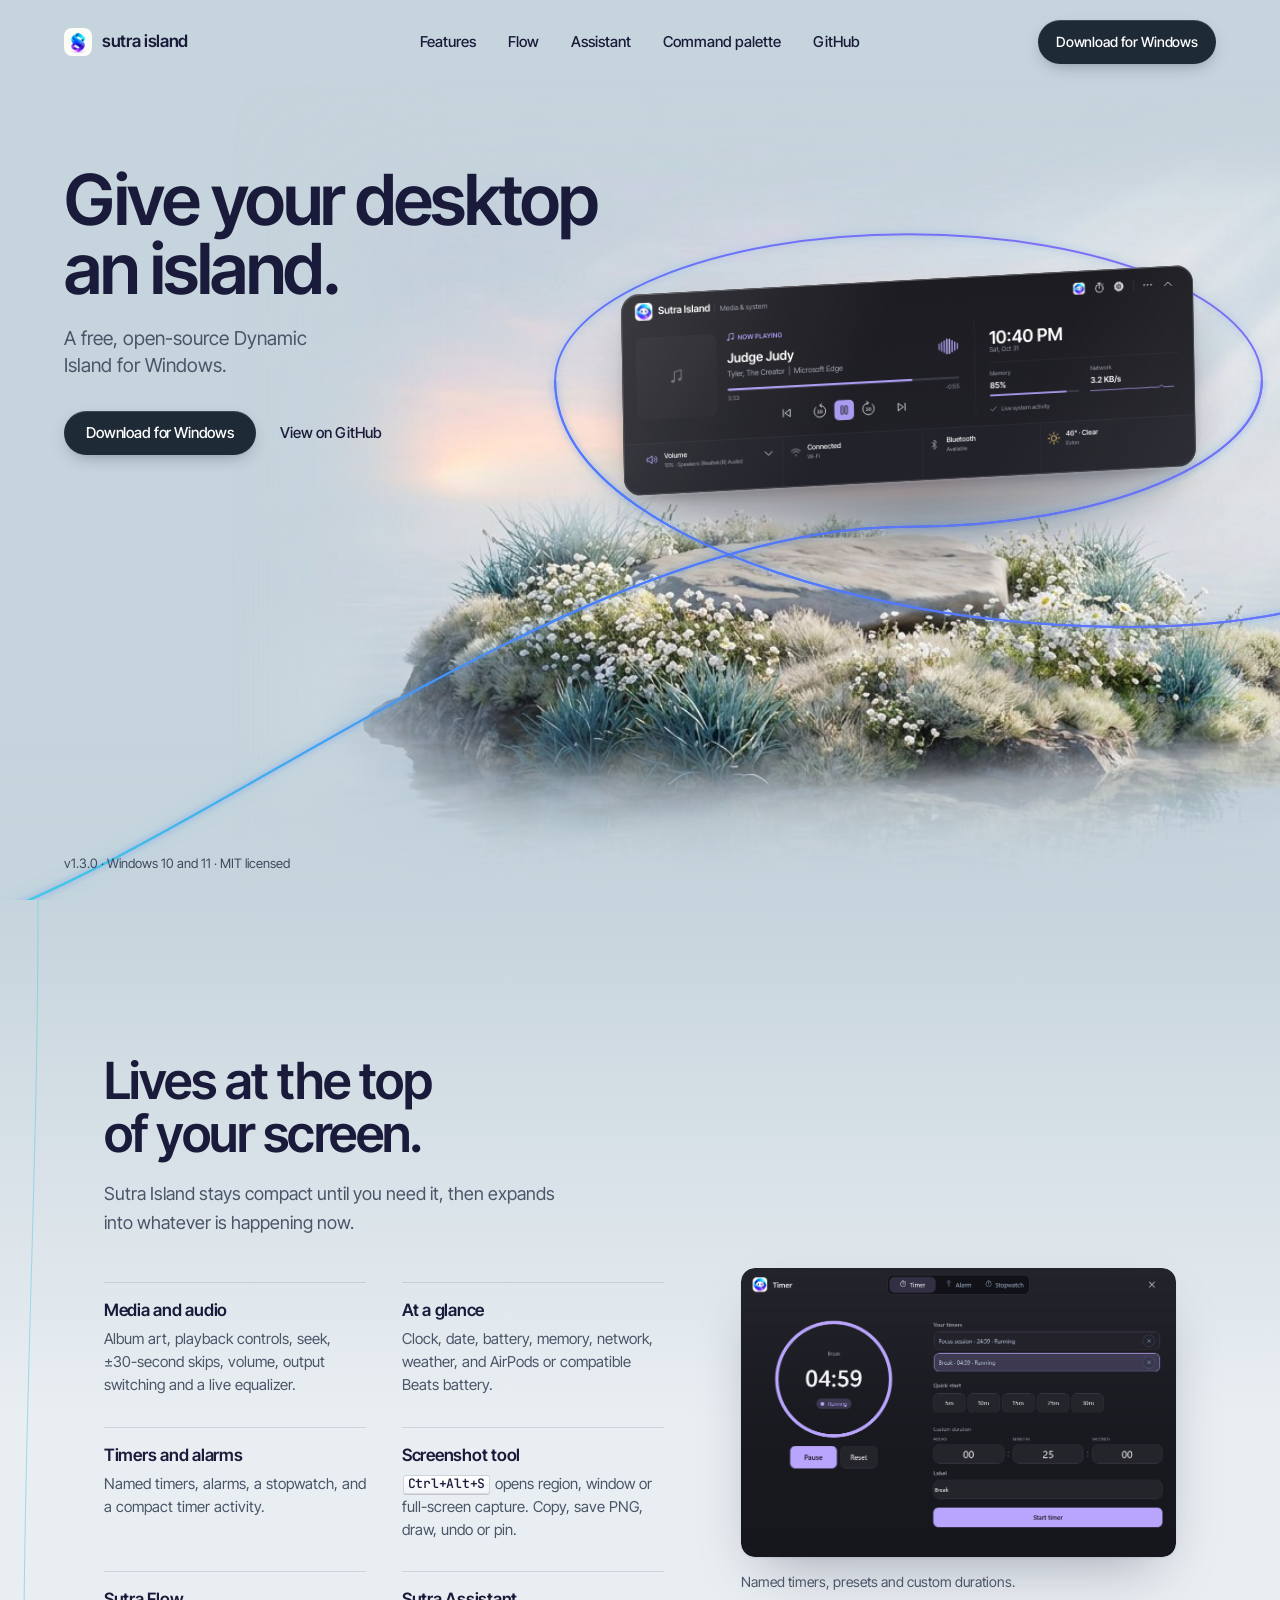
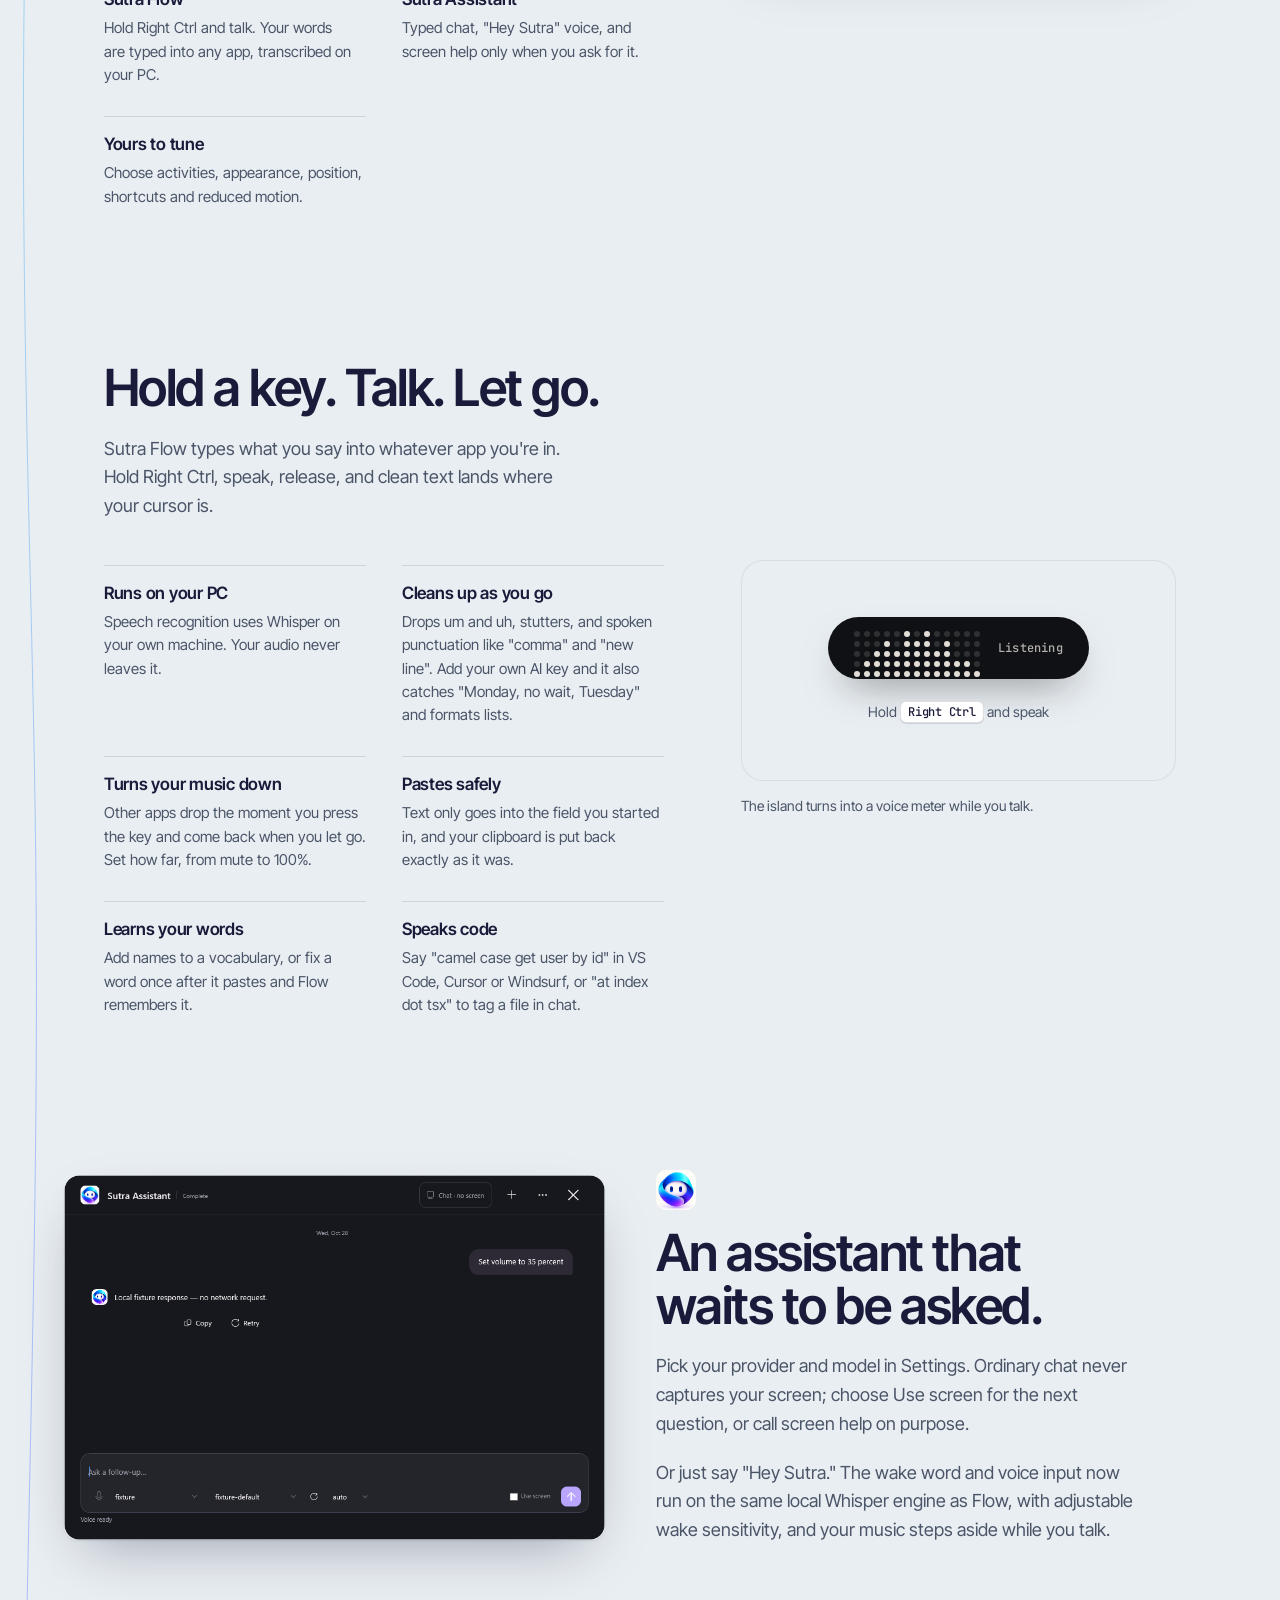
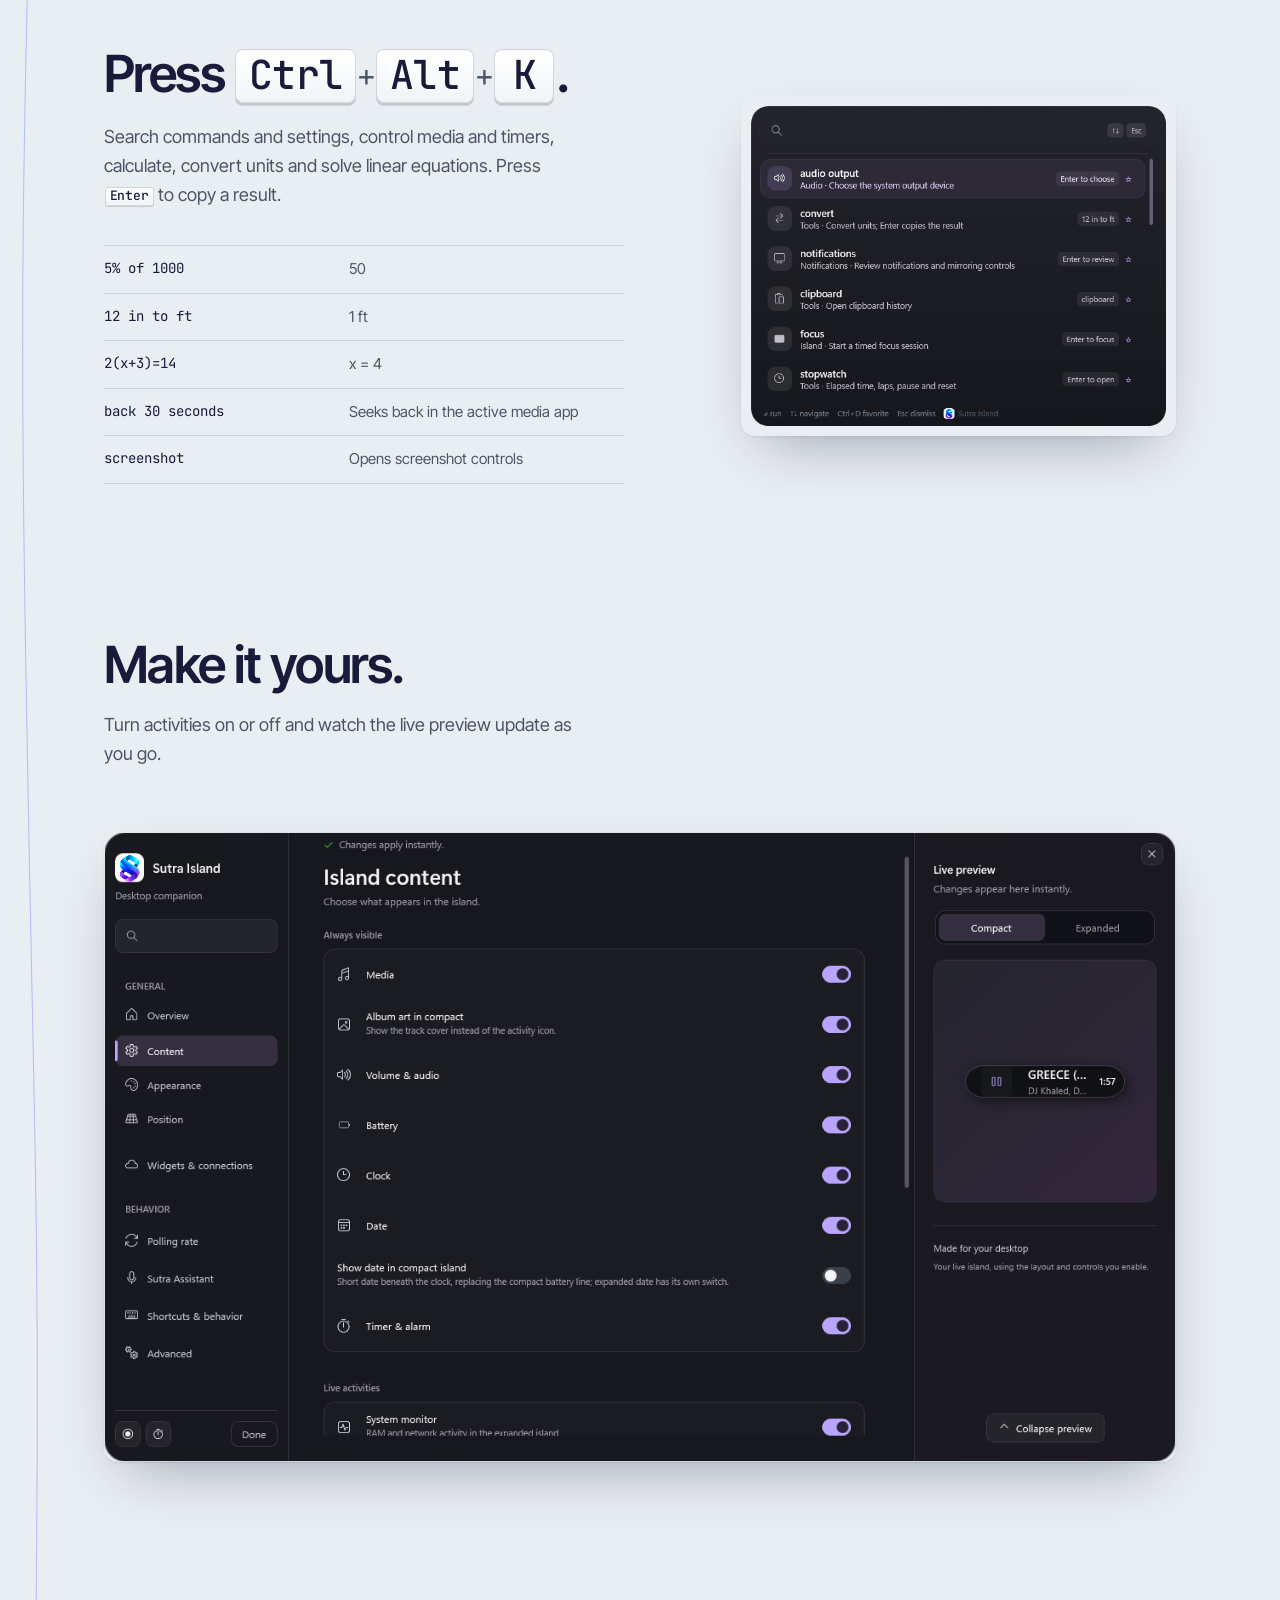
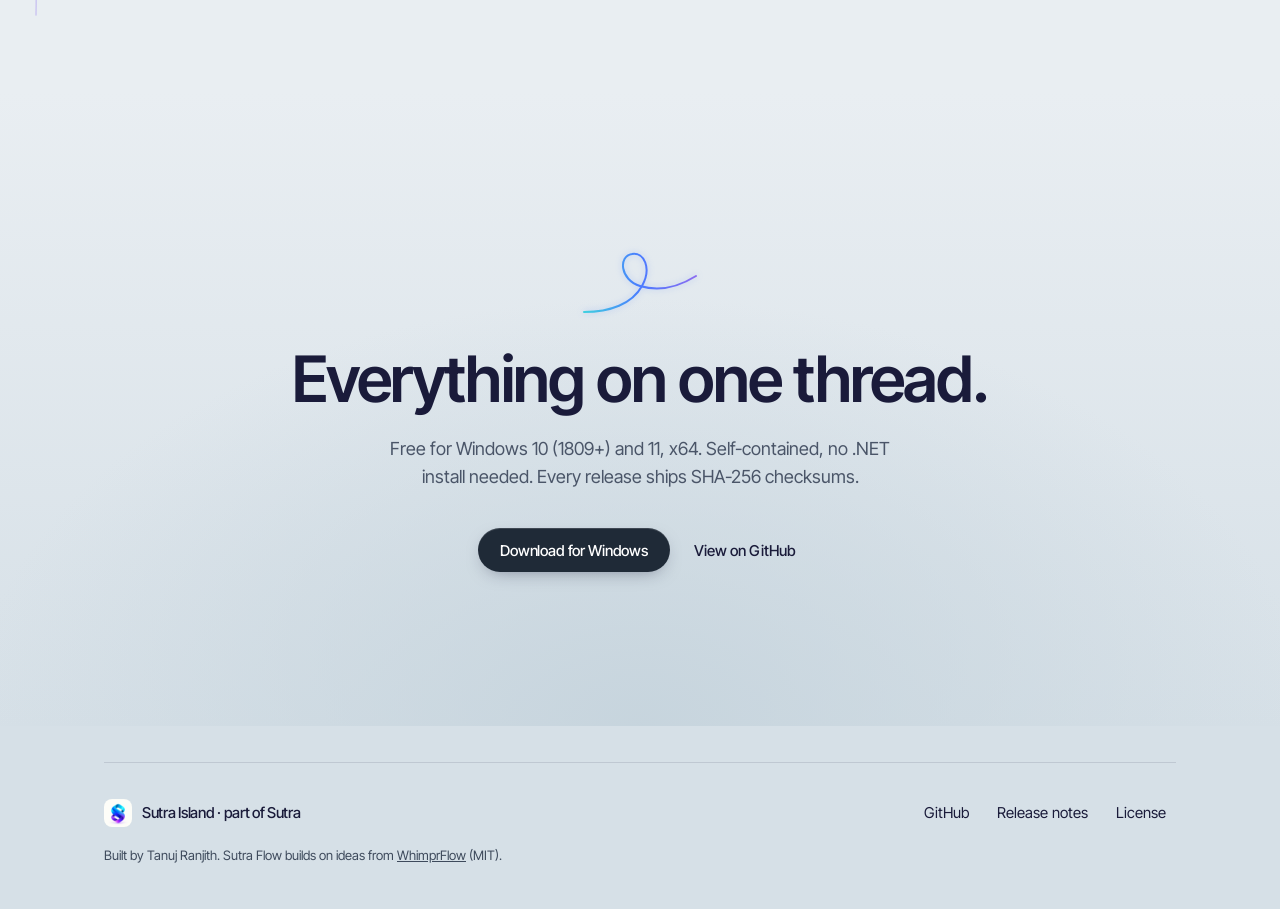
==== site/index.html @ 88ef4cc9 "Add Sutra Island landing page with Sutra Flow and Hey Sutra sections (v1.3.0)" ====
<!doctype html>
<html lang="en" data-theme="light">
  <head>
    <meta charset="utf-8" />
    <meta name="viewport" content="width=device-width, initial-scale=1" />
    <title>Sutra Island: a free, open-source Dynamic Island for Windows</title>
    <meta name="description" content="A free, open-source Dynamic Island for Windows 10 and 11." />
    <link rel="preconnect" href="https://fonts.googleapis.com" />
    <link rel="preconnect" href="https://fonts.gstatic.com" crossorigin />
    <link
      rel="stylesheet"
      href="https://fonts.googleapis.com/css2?family=Inter+Tight:wght@400;500;600&family=JetBrains+Mono:wght@400;500&display=swap"
    />
    <link rel="stylesheet" href="styles.css" />
    <style>
      :root {
        --x-mist: #c6d4dd;
        --x-mist-hi: #e9eef2;
        --x-ink: #1a1b3a;
        --x-slate: #4a5568;
        --x-btn: #1f2a37;
        --x-cyan: #3fd0e0;
        --x-blue: #4a7bff;
        --x-violet: #8b6cf0;
        --x-font: "Inter Tight", "Manrope", system-ui, -apple-system, "Segoe UI", sans-serif;
        --x-mono: "JetBrains Mono", ui-monospace, "Cascadia Mono", Consolas, monospace;
        --x-gutter: clamp(20px, 5vw, 72px);
        --x-max: 1200px;
        color-scheme: light;
      }
      body {
        background: var(--x-mist-hi);
        color: var(--x-slate);
        font-family: var(--x-font);
        font-size: 17px;
        line-height: 1.6;
      }
      .x-site {
        background: linear-gradient(180deg, var(--x-mist) 0, var(--x-mist) 100vh, var(--x-mist-hi) calc(100vh + 520px), var(--x-mist-hi) 100%);
        overflow-x: clip;
      }
      .x-site :focus-visible {
        outline: 2px solid var(--x-blue);
        outline-offset: 3px;
        border-radius: 8px;
      }
      .x-site h1,
      .x-site h2,
      .x-site h3 {
        color: var(--x-ink);
        font-weight: 600;
        letter-spacing: -0.03em;
        line-height: 1.04;
      }

      /* buttons */
      .x-btn {
        display: inline-flex;
        align-items: center;
        justify-content: center;
        min-height: 44px;
        padding: 0 22px;
        border-radius: 999px;
        background: var(--x-btn);
        color: #fff;
        font: 500 15px/1 var(--x-font);
        letter-spacing: -0.01em;
        text-decoration: none;
        box-shadow: 0 1px 0 rgba(255, 255, 255, 0.14) inset, 0 6px 18px -8px rgba(26, 27, 58, 0.5);
        transition: background-color 0.2s ease, transform 0.2s ease;
      }
      .x-btn:hover { background: #2c3a4c; }
      .x-btn:active { transform: translateY(1px); }
      .x-btn--sm { min-height: 44px; padding: 0 18px; font-size: 14px; }
      .x-textlink {
        display: inline-flex;
        align-items: center;
        min-height: 44px;
        padding: 0 6px;
        color: var(--x-ink);
        font: 500 15px/1 var(--x-font);
        text-decoration: underline;
        text-decoration-color: transparent;
        text-underline-offset: 5px;
        text-decoration-thickness: 1px;
        transition: text-decoration-color 0.2s ease;
      }
      .x-textlink:hover { text-decoration-color: currentColor; }
      .x-actions { display: flex; flex-wrap: wrap; align-items: center; gap: 12px 18px; }

      /* nav */
      .x-nav {
        position: fixed;
        inset: 0 0 auto 0;
        z-index: 100;
        display: grid;
        grid-template-columns: 1fr auto 1fr;
        align-items: center;
        gap: 16px;
        padding: 20px var(--x-gutter);
        background: transparent;
        border-bottom: 1px solid transparent;
        transform: none;
        transition: background-color 0.25s ease, border-color 0.25s ease, padding 0.25s ease, backdrop-filter 0.25s ease;
      }
      .x-nav.is-scrolled {
        background: rgba(233, 238, 242, 0.75);
        -webkit-backdrop-filter: blur(14px);
        backdrop-filter: blur(14px);
        border-bottom-color: rgba(26, 27, 58, 0.08);
        padding-top: 12px;
        padding-bottom: 12px;
      }
      html { scroll-padding-top: 96px; }
      .x-site section[id] { scroll-margin-top: 96px; }
      #hero { scroll-margin-top: 0; }
      .x-brand {
        display: inline-flex;
        align-items: center;
        gap: 10px;
        min-height: 44px;
        color: var(--x-ink);
        font-weight: 600;
        font-size: 17px;
        letter-spacing: -0.02em;
        text-decoration: none;
      }
      .x-brand img { width: 28px; height: 28px; border-radius: 8px; }
      .x-mark { display: block; width: 40px; height: 40px; margin: 0 0 16px; box-shadow: none; filter: none; }
      .x-nav__links { display: flex; gap: 4px; list-style: none; margin: 0; padding: 0; }
      .x-nav__links a {
        display: inline-flex;
        align-items: center;
        min-height: 44px;
        padding: 0 14px;
        color: var(--x-ink);
        font-size: 15px;
        font-weight: 500;
        text-decoration: none;
        border-radius: 999px;
        transition: background-color 0.2s ease;
      }
      .x-nav__links a:hover { background: rgba(255, 255, 255, 0.4); }
      .x-nav__cta { justify-self: end; }

      /* hero */
      .x-hero {
        position: relative;
        min-height: 100vh;
        min-height: 100svh;
        background: var(--x-mist);
        overflow: hidden;
        isolation: isolate;
      }
      .x-hero__bg,
      .x-water {
        position: absolute;
        z-index: -1;
        left: 18vw;
        bottom: -5vh;
        width: max(100vw, 172vh);
        max-width: none;
        height: auto;
        pointer-events: none;
        -webkit-mask-image: linear-gradient(90deg, transparent 0, #000 14%, #000 86%, transparent 100%),
          linear-gradient(180deg, transparent 0, #000 14%, #000 80%, transparent 100%);
        -webkit-mask-composite: source-in;
        mask-image: linear-gradient(90deg, transparent 0, #000 14%, #000 86%, transparent 100%),
          linear-gradient(180deg, transparent 0, #000 14%, #000 80%, transparent 100%);
        mask-composite: intersect;
      }

      /* animated water: a displaced full copy of the image, masked to the open sea by sea-mask.png.
         The mask sits on the wrapper, so it applies after the displacement filter. */
      .x-water { aspect-ratio: 1376 / 768; }
      .x-water__mask {
        position: absolute;
        inset: 0;
        overflow: hidden;
        -webkit-mask-image: url(sea-mask.png);
        mask-image: url(sea-mask.png);
        mask-mode: luminance;
        -webkit-mask-size: 100% 100%;
        mask-size: 100% 100%;
        -webkit-mask-position: 0 0;
        mask-position: 0 0;
        -webkit-mask-repeat: no-repeat;
        mask-repeat: no-repeat;
      }
      .x-water__sea {
        position: absolute;
        inset: 0;
        filter: url(#x-water-f);
      }
      .x-water__sea img {
        display: block;
        width: 100%;
        max-width: none;
        height: 100%;
      }
      .x-water__fx {
        position: absolute;
        left: 0;
        right: 0;
        top: 52.08%;
        bottom: 0;
        overflow: hidden;
      }
      .x-glint {
        position: absolute;
        height: 2px;
        border-radius: 2px;
        background: linear-gradient(90deg, rgba(255, 255, 255, 0), #fff 40%, #fff 60%, rgba(255, 255, 255, 0));
        opacity: 0;
        animation: x-glint 11s ease-in-out infinite;
      }
      .x-glint:nth-of-type(1) { left: 76%; top: 22%; width: 4%; animation-duration: 11s; }
      .x-glint:nth-of-type(2) { left: 82%; top: 44%; width: 5.5%; animation-duration: 13s; animation-delay: -5s; }
      .x-glint:nth-of-type(3) { left: 30%; top: 76%; width: 6%; animation-duration: 12s; animation-delay: -3s; }
      .x-glint:nth-of-type(4) { left: 52%; top: 68%; width: 4.5%; animation-duration: 14s; animation-delay: -9s; }
      .x-glint:nth-of-type(5) { left: 72%; top: 34%; width: 3%; height: 1.5px; animation-duration: 10s; animation-delay: -7s; }
      .x-glint:nth-of-type(6) { left: 16%; top: 30%; width: 3.5%; height: 1.5px; animation-duration: 12s; animation-delay: -2s; }
      .x-glint:nth-of-type(7) { left: 88%; top: 60%; width: 4%; height: 1.5px; animation-duration: 9s; animation-delay: -4s; }
      .x-glint:nth-of-type(8) { left: 40%; top: 86%; width: 5%; animation-duration: 15s; animation-delay: -11s; }

      /* ripple lines and rings on the sea, inside the sea mask so the island occludes them */
      .x-ripples {
        position: absolute;
        inset: 0;
        width: 100%;
        height: 100%;
        overflow: visible;
      }
      .x-ripple {
        fill: none;
        stroke: url(#x-ripple-grad);
        stroke-width: 1.25;
        stroke-linecap: round;
        opacity: 0.3;
        animation: x-ripple 9s ease-in-out infinite alternate;
      }
      .x-ripple:nth-child(3n) { animation-duration: 11s; stroke-width: 1; }
      .x-ripple:nth-child(3n + 1) { animation-duration: 7.5s; }
      .x-ripple:nth-child(4n) { animation-delay: -3s; }
      .x-ripple:nth-child(4n + 1) { animation-delay: -6s; }
      .x-ripple:nth-child(4n + 2) { animation-delay: -1.5s; animation-direction: alternate-reverse; }
      .x-ripple:nth-child(4n + 3) { animation-delay: -4.5s; }
      .x-ring {
        fill: none;
        stroke: #fff;
        stroke-width: 1.4;
        opacity: 0;
        transform-box: fill-box;
        transform-origin: center;
        animation: x-ring 6s ease-out infinite;
      }
      .x-ring:nth-of-type(2) { animation-delay: -2s; }
      .x-ring:nth-of-type(3) { animation-delay: -4s; }
      @keyframes x-ripple {
        0% { opacity: 0.25; transform: translateX(-10px); }
        50% { opacity: 0.45; }
        100% { opacity: 0.28; transform: translateX(12px); }
      }
      @keyframes x-ring {
        0% { opacity: 0; transform: scale(1, 1); }
        12% { opacity: 0.3; }
        100% { opacity: 0; transform: scale(1.5, 1.9); }
      }
      .x-mist {
        position: absolute;
        left: -50%;
        top: 0;
        width: 200%;
        height: 100%;
        background:
          radial-gradient(28% 30% at 22% 42%, rgba(240, 245, 249, 0.42), rgba(240, 245, 249, 0)),
          radial-gradient(24% 26% at 58% 64%, rgba(240, 245, 249, 0.34), rgba(240, 245, 249, 0)),
          radial-gradient(30% 28% at 84% 38%, rgba(240, 245, 249, 0.38), rgba(240, 245, 249, 0));
        animation: x-mist 36s ease-in-out infinite alternate;
        will-change: transform;
      }
      @keyframes x-glint {
        0%, 100% { opacity: 0; transform: translateX(-24px) scaleX(0.7); }
        45%, 55% { opacity: 0.58; }
        50% { transform: translateX(24px) scaleX(1); }
      }
      @keyframes x-mist {
        from { transform: translateX(0); }
        to { transform: translateX(18%); }
      }
      .x-hero.is-offscreen .x-glint,
      .x-hero.is-offscreen .x-mist,
      .x-hero.is-offscreen .x-ripple,
      .x-hero.is-offscreen .x-ring { animation-play-state: paused; }

      .x-hero__fade {
        position: absolute;
        inset: auto 0 0 0;
        height: 18vh;
        z-index: 0;
        background: linear-gradient(180deg, rgba(198, 212, 221, 0), var(--x-mist));
        pointer-events: none;
      }
      .x-hero__copy {
        position: relative;
        z-index: 4;
        padding: calc(84px + 9vh) var(--x-gutter) 0;
        max-width: calc(var(--x-gutter) + 620px);
      }
      .x-hero h1 {
        font-size: clamp(56px, 5.5vw, 96px);
        line-height: 0.98;
        letter-spacing: -0.035em;
      }
      .x-hero h1 span { display: block; }
      .x-hero__sub {
        margin-top: 22px;
        max-width: 26ch;
        font-size: clamp(18px, 1.5vw, 22px);
        line-height: 1.4;
        color: var(--x-slate);
      }
      .x-hero .x-actions { margin-top: 32px; }
      .x-hero__meta {
        position: absolute;
        z-index: 4;
        left: var(--x-gutter);
        bottom: 26px;
        font-size: 13px;
        color: #3e4a5c;
        letter-spacing: 0;
      }

      /* slab */
      .x-stage {
        position: absolute;
        z-index: 2;
        right: 6vw;
        top: 31vh;
        width: 46vw;
        perspective: 1400px;
      }
      .x-slab { position: relative; animation: x-settle 1.4s cubic-bezier(0.2, 0.7, 0.2, 1) 0.15s both; }
      .x-slab__bob { animation: x-bob 6s ease-in-out 1.6s infinite; }
      .x-slab__tilt {
        --mx: 0deg;
        --my: 0deg;
        position: relative;
        border-radius: 18px;
        transform-style: preserve-3d;
        transform: rotateY(calc(-14deg + var(--my))) rotateX(calc(8deg + var(--mx))) rotateZ(-3deg);
        transition: transform 0.6s cubic-bezier(0.2, 0.7, 0.2, 1);
        box-shadow: 0 2px 0 rgba(255, 255, 255, 0.08), 0 30px 60px -24px rgba(16, 22, 40, 0.55), 0 8px 18px -10px rgba(16, 22, 40, 0.4);
        background: #17181d;
      }
      .x-slab__tilt .x-isl {
        display: block;
        width: 100%;
        height: auto;
        border-radius: 18px;
        font-family: "Segoe UI Variable Text", "Segoe UI Variable", "Segoe UI", var(--x-font);
        text-rendering: geometricPrecision;
      }
      .x-slab__tilt::after {
        content: "";
        position: absolute;
        inset: 0;
        border-radius: 18px;
        box-shadow: inset 0 0 0 1px rgba(255, 255, 255, 0.12), inset 0 1px 0 rgba(255, 255, 255, 0.16);
        background: linear-gradient(118deg, rgba(255, 255, 255, 0.13) 0%, rgba(255, 255, 255, 0.04) 26%, rgba(255, 255, 255, 0) 42%, rgba(255, 255, 255, 0) 70%, rgba(255, 255, 255, 0.05) 100%);
        pointer-events: none;
      }
      .x-slab__shadow {
        position: absolute;
        left: 8%;
        right: 2%;
        top: 92%;
        height: 46%;
        border-radius: 50%;
        background: radial-gradient(closest-side, rgba(24, 34, 52, 0.42), rgba(24, 34, 52, 0.16) 60%, rgba(24, 34, 52, 0));
        filter: blur(18px);
        transform: skewX(-18deg);
        pointer-events: none;
        animation: x-shadow 6s ease-in-out 1.6s infinite;
      }
      /* vector island: equalizer bars and slowly advancing progress */
      .x-isl-eq rect {
        transform-box: fill-box;
        transform-origin: center;
        animation: x-eq 0.9s ease-in-out infinite alternate;
      }
      .x-isl-eq rect:nth-child(1) { animation-duration: 0.82s; animation-delay: -0.3s; }
      .x-isl-eq rect:nth-child(2) { animation-duration: 0.96s; animation-delay: -0.62s; }
      .x-isl-eq rect:nth-child(3) { animation-duration: 0.74s; animation-delay: -0.12s; }
      .x-isl-eq rect:nth-child(4) { animation-duration: 0.88s; animation-delay: -0.48s; }
      .x-isl-eq rect:nth-child(5) { animation-duration: 0.7s; animation-delay: -0.2s; }
      .x-isl-eq rect:nth-child(6) { animation-duration: 0.92s; animation-delay: -0.71s; }
      .x-isl-eq rect:nth-child(7) { animation-duration: 0.78s; animation-delay: -0.4s; }
      .x-isl-eq rect:nth-child(8) { animation-duration: 1s; animation-delay: -0.85s; }
      @keyframes x-eq {
        0% { transform: scaleY(0.3); }
        35% { transform: scaleY(1); }
        60% { transform: scaleY(0.5); }
        100% { transform: scaleY(0.85); }
      }
      .x-isl-prog {
        stroke-dasharray: 316 1000;
        animation: x-prog 30s linear infinite;
      }
      @keyframes x-prog {
        from { stroke-dasharray: 316 1000; }
        to { stroke-dasharray: 346 1000; }
      }
      .x-hero.is-offscreen .x-isl-eq rect,
      .x-hero.is-offscreen .x-isl-prog { animation-play-state: paused; }
      @keyframes x-settle {
        from { opacity: 0; transform: translateY(26px) scale(0.985); }
        to { opacity: 1; transform: none; }
      }
      @keyframes x-bob {
        0%, 100% { transform: translateY(0); }
        50% { transform: translateY(-4px); }
      }
      @keyframes x-shadow {
        0%, 100% { opacity: 1; }
        50% { opacity: 0.85; }
      }

      /* thread */
      .x-thread {
        position: absolute;
        inset: 0;
        width: 100%;
        height: 100%;
        pointer-events: none;
        overflow: visible;
      }
      .x-thread--under { z-index: 1; }
      .x-thread--over { z-index: 3; }
      .x-thread path {
        fill: none;
        stroke: url(#x-grad);
        stroke-width: 2;
        stroke-linecap: round;
        filter: drop-shadow(0 0 3px rgba(74, 123, 255, 0.35)) drop-shadow(0 0 8px rgba(63, 208, 224, 0.18));
        stroke-dasharray: 1;
        stroke-dashoffset: 1;
        animation: x-draw 1.6s cubic-bezier(0.55, 0.1, 0.25, 1) 0.2s forwards;
      }
      .x-thread--over path { stroke: url(#x-grad-2); }
      @keyframes x-draw { to { stroke-dashoffset: 0; } }

      /* sections */
      .x-body { position: relative; }
      .x-spine {
        position: absolute;
        top: 0;
        bottom: 0;
        left: max(10px, calc((100vw - var(--x-max)) / 2 - 36px));
        width: 40px;
        height: 100%;
        pointer-events: none;
        opacity: 0.5;
      }
      .x-spine path { fill: none; stroke: url(#x-spine-grad); stroke-width: 1; vector-effect: non-scaling-stroke; }
      .x-wrap {
        max-width: var(--x-max);
        margin: 0 auto;
        padding-inline: var(--x-gutter);
      }
      .x-sec { padding-block: clamp(80px, 12vw, 160px); }
      .x-sec + .x-sec { padding-top: 0; }
      .x-row {
        display: grid;
        grid-template-columns: minmax(0, 560px) minmax(0, 1fr);
        gap: clamp(40px, 6vw, 96px);
        align-items: center;
      }
      .x-row--flip { grid-template-columns: minmax(0, 1fr) minmax(0, 560px); }
      .x-row--flip .x-copy { order: 2; }
      .x-copy h2 { font-size: clamp(36px, 4vw, 56px); }
      .x-copy > p { margin-top: 20px; font-size: 18px; max-width: 48ch; }
      .x-shot { margin: 0; justify-self: center; }
      .x-shot img {
        width: 100%;
        height: auto;
        border-radius: 14px;
        box-shadow: 0 1px 2px rgba(26, 27, 58, 0.08), 0 24px 56px -22px rgba(26, 27, 58, 0.38);
      }
      /* assistant: screenshot fills its column, never past its native 920px */
      #assistant { padding-bottom: clamp(56px, 8vw, 112px); }
      .x-row--wideshot { max-width: 1480px; gap: clamp(32px, 4vw, 56px); }
      .x-shot--fill { width: 100%; max-width: 920px; justify-self: stretch; }
      .x-shot--fill img { display: block; width: 100%; max-width: 920px; }
      .x-shot figcaption { margin-top: 14px; font-size: 14px; color: var(--x-slate); }

      /* feature list */
      .x-feats {
        display: grid;
        grid-template-columns: 1fr 1fr;
        gap: 30px 36px;
        margin: 44px 0 0;
        padding: 0;
        list-style: none;
      }
      .x-feats li { padding-top: 16px; border-top: 1px solid rgba(26, 27, 58, 0.12); }
      .x-feats h3 { font-size: 17px; letter-spacing: -0.015em; line-height: 1.3; }
      .x-feats p { margin-top: 6px; font-size: 15px; line-height: 1.55; }

      /* keycaps and examples */
      .x-site kbd {
        display: inline-block;
        min-width: 1.5em;
        padding: 0.06em 0.32em 0.1em;
        margin: 0 0.04em;
        border-radius: 0.2em;
        background: linear-gradient(180deg, #fff, #f1f4f7);
        border: 1px solid rgba(26, 27, 58, 0.16);
        box-shadow: 0 0.07em 0 rgba(26, 27, 58, 0.18);
        color: var(--x-ink);
        font: 500 0.78em/1.15 var(--x-mono);
        letter-spacing: -0.02em;
        text-align: center;
        vertical-align: 0.08em;
      }
      .x-site kbd.x-kbd-sm { font-size: 13px; }
      .x-plus { font-weight: 400; color: var(--x-slate); font-size: 0.6em; vertical-align: 0.2em; }
      .x-examples { margin: 36px 0 0; padding: 0; max-width: 520px; }
      .x-examples div {
        display: grid;
        grid-template-columns: minmax(0, 0.9fr) minmax(0, 1.1fr);
        gap: 20px;
        padding: 12px 0;
        border-top: 1px solid rgba(26, 27, 58, 0.12);
      }
      .x-examples div:last-child { border-bottom: 1px solid rgba(26, 27, 58, 0.12); }
      .x-examples dt { font: 400 14px/1.5 var(--x-mono); color: var(--x-ink); }
      .x-examples dd { margin: 0; font-size: 15px; line-height: 1.5; }

      .x-wide { margin-top: clamp(40px, 5vw, 64px); }
      .x-wide .x-shot { max-width: 1260px; }

      /* closing */
      .x-close {
        position: relative;
        margin-top: clamp(40px, 6vw, 80px);
        padding-block: clamp(96px, 12vw, 168px);
        text-align: center;
        background: radial-gradient(70% 90% at 50% 100%, rgba(198, 212, 221, 0.95), rgba(198, 212, 221, 0) 75%),
          linear-gradient(180deg, var(--x-mist-hi), #d6e0e7);
      }
      .x-close__loop { display: block; width: 120px; height: 72px; margin: 0 auto 28px; overflow: visible; }
      .x-close__loop path {
        fill: none;
        stroke: url(#x-loop-grad);
        stroke-width: 2;
        stroke-linecap: round;
        filter: drop-shadow(0 0 3px rgba(74, 123, 255, 0.3));
      }
      .x-close h2 { font-size: clamp(40px, 5vw, 72px); }
      .x-close p { margin: 22px auto 0; max-width: 54ch; font-size: 18px; }
      .x-close .x-actions { justify-content: center; margin-top: 36px; }

      /* footer */
      .x-foot { background: #d6e0e7; padding: 36px 0 44px; }
      .x-foot__row {
        display: flex;
        flex-wrap: wrap;
        align-items: center;
        justify-content: space-between;
        gap: 16px 32px;
        padding-top: 28px;
        border-top: 1px solid rgba(26, 27, 58, 0.12);
      }
      .x-foot .x-brand { font-size: 15px; font-weight: 500; }
      .x-foot__links { display: flex; flex-wrap: wrap; gap: 4px 8px; list-style: none; margin: 0; padding: 0; }
      .x-foot__links a {
        display: inline-flex;
        align-items: center;
        min-height: 44px;
        padding: 0 10px;
        color: var(--x-ink);
        font-size: 15px;
        text-decoration: underline;
        text-decoration-color: transparent;
        text-underline-offset: 5px;
      }
      .x-foot__links a:hover { text-decoration-color: currentColor; }
      .x-foot__by { margin-top: 10px; font-size: 13px; color: #3e4a5c; }

      /* tablet */
      @media (max-width: 1024px) {
        .x-nav { grid-template-columns: auto 1fr auto; }
        .x-nav__links { justify-content: center; }
        .x-nav__links a { padding: 0 10px; font-size: 14px; }
        .x-hero { display: flex; flex-direction: column; padding-bottom: 96px; }
        .x-hero__copy { padding-top: 132px; max-width: none; }
        .x-hero__bg,
        .x-water { left: -12vw; width: 124vw; bottom: 2vh; }
        .x-stage { position: relative; right: auto; top: auto; width: 80vw; margin: 72px auto 0; }
        .x-row,
        .x-row--flip { grid-template-columns: minmax(0, 1fr); }
        .x-row--flip .x-copy { order: 0; }
        .x-copy { max-width: 600px; }
      }
      @media (max-width: 820px) {
        .x-nav__links { display: none; }
        .x-nav { grid-template-columns: 1fr auto; }
      }
      /* phone */
      @media (max-width: 639px) {
        body { font-size: 16px; }
        .x-nav { padding-top: 14px; padding-bottom: 14px; }
        .x-nav.is-scrolled { padding-top: 10px; padding-bottom: 10px; }
        html { scroll-padding-top: 80px; }
        .x-site section[id] { scroll-margin-top: 80px; }
        .x-brand span { font-size: 16px; }
        .x-hero__copy { padding-top: 112px; }
        .x-hero h1 { font-size: clamp(44px, 13vw, 56px); }
        .x-stage { width: calc(100% - 32px); margin: 56px 16px 0; perspective: 900px; }
        .x-slab__tilt,
        .x-slab__tilt .x-isl,
        .x-slab__tilt::after { border-radius: 12px; }
        .x-slab__tilt { transform: rotateY(calc(-4deg + var(--my))) rotateX(calc(4deg + var(--mx))) rotateZ(-1.5deg); }
        .x-hero__bg,
        .x-water { left: -40vw; width: 170vw; bottom: 0; }
        .x-hero__meta { font-size: 12px; bottom: 22px; }
        .x-thread--under { display: none; }
        .x-feats { grid-template-columns: 1fr; gap: 22px; }
        .x-examples div { grid-template-columns: 1fr; gap: 2px; }
        .x-spine { left: 4px; opacity: 0.35; }
        .x-foot__row { flex-direction: column; align-items: flex-start; }
      }

      @media (prefers-reduced-motion: reduce) {
        .x-slab,
        .x-slab__bob,
        .x-slab__shadow { animation: none; }
        .x-thread path { animation: none; stroke-dashoffset: 0; }
        .x-slab__tilt { transition: none; }
        .x-nav { transition: none; }
        .x-water { display: none; }
        .x-isl-eq rect,
        .x-isl-prog { animation: none; }
      }

      /* Sutra Flow: island in its listening state */
      .x-flow-demo { margin: 0; justify-self: center; width: 100%; max-width: 560px; }
      .x-flow-stage {
        display: grid; place-items: center; gap: 22px; padding: 56px 24px;
        border-radius: 22px; background: #e9eef2; border: 1px solid rgba(26, 27, 58, 0.08);
      }
      .x-flow-pill {
        display: flex; align-items: center; gap: 18px; padding: 14px 26px;
        border-radius: 999px; background: #101114; box-shadow: 0 18px 40px -18px rgba(16, 17, 20, 0.55);
      }
      .x-flow-dots { display: grid; grid-template-columns: repeat(13, 6px); gap: 4px; align-items: end; height: 34px; }
      .x-flow-dots span {
        display: grid; gap: 4px; align-content: end; height: 100%;
      }
      .x-flow-dots span i { display: block; width: 6px; height: 6px; border-radius: 50%; background: #f3efe7; opacity: 0.92; }
      .x-flow-dots span i.off { opacity: 0.14; }
      .x-flow-label { font: 500 12px/1 var(--x-mono); color: rgba(243, 239, 231, 0.72); letter-spacing: 0.02em; white-space: nowrap; }
      .x-flow-hint { font-size: 14px; color: var(--x-slate); }
      .x-flow-hint kbd { font: 500 12px var(--x-mono); padding: 2px 7px; border-radius: 6px; background: #fff; border: 1px solid rgba(26, 27, 58, 0.14); }
      @media (prefers-reduced-motion: no-preference) {
        .x-flow-dots span { animation: x-flow-bob 1.6s ease-in-out infinite; transform-origin: bottom; }
        .x-flow-dots span:nth-child(2n) { animation-delay: -0.4s; }
        .x-flow-dots span:nth-child(3n) { animation-delay: -0.9s; }
        @keyframes x-flow-bob { 0%, 100% { transform: scaleY(1); } 50% { transform: scaleY(0.72); } }
      }
      @media (max-width: 520px) { .x-flow-label { display: none; } }
    </style>
  </head>
  <body>
    <div class="x-site" id="top">
      <svg width="0" height="0" style="position: absolute" aria-hidden="true" focusable="false">
        <defs>
          <linearGradient id="x-grad" x1="0" y1="1" x2="1" y2="0">
            <stop offset="0" stop-color="#3FD0E0" />
            <stop offset="0.5" stop-color="#4A7BFF" />
            <stop offset="1" stop-color="#8B6CF0" />
          </linearGradient>
          <linearGradient id="x-grad-2" x1="0" y1="1" x2="1" y2="0">
            <stop offset="0" stop-color="#3FD0E0" />
            <stop offset="0.5" stop-color="#4A7BFF" />
            <stop offset="1" stop-color="#8B6CF0" />
          </linearGradient>
          <linearGradient id="x-spine-grad" x1="0" y1="0" x2="0" y2="1">
            <stop offset="0" stop-color="#3FD0E0" stop-opacity="0.9" />
            <stop offset="0.5" stop-color="#4A7BFF" stop-opacity="0.8" />
            <stop offset="1" stop-color="#8B6CF0" stop-opacity="0.9" />
          </linearGradient>
          <linearGradient id="x-loop-grad" x1="0" y1="0" x2="1" y2="0">
            <stop offset="0" stop-color="#3FD0E0" />
            <stop offset="0.5" stop-color="#4A7BFF" />
            <stop offset="1" stop-color="#8B6CF0" />
          </linearGradient>
          <filter id="x-water-f" x="-2%" y="-6%" width="104%" height="112%" color-interpolation-filters="sRGB">
            <feTurbulence id="x-water-turb" type="fractalNoise" baseFrequency="0.0035 0.055" numOctaves="2" seed="7" result="n" />
            <feDisplacementMap id="x-water-disp" in="SourceGraphic" in2="n" scale="20" xChannelSelector="R" yChannelSelector="G" />
          </filter>
        </defs>
      </svg>

      <header class="x-nav">
        <a class="x-brand" href="#top"><img src="sutra-logo.png" alt="" width="28" height="28" /><span>sutra island</span></a>
        <nav aria-label="Main">
          <ul class="x-nav__links">
            <li><a href="#features">Features</a></li>
            <li><a href="#flow">Flow</a></li>
            <li><a href="#assistant">Assistant</a></li>
            <li><a href="#palette">Command palette</a></li>
            <li><a href="https://github.com/tanujranjith/Sutra-Island" target="_blank" rel="noopener">GitHub</a></li>
          </ul>
        </nav>
        <a class="x-btn x-btn--sm x-nav__cta" href="https://github.com/tanujranjith/Sutra-Island/releases/latest" target="_blank" rel="noopener">Download for Windows</a>
      </header>

      <main>
        <section class="x-hero" id="hero" aria-labelledby="hero-title">
          <img class="x-hero__bg" src="si-hero-bg.jpg" alt="" width="1376" height="768" />
          <div class="x-water" aria-hidden="true">
            <div class="x-water__mask">
            <div class="x-water__sea"><img src="si-hero-bg.jpg" alt="" width="1376" height="768" /></div>
            <div class="x-water__fx">
              <svg class="x-ripples" viewBox="0 400 1376 368" preserveAspectRatio="none" focusable="false">
                <defs>
                  <linearGradient id="x-ripple-grad" x1="0" y1="0" x2="1" y2="0">
                    <stop offset="0" stop-color="#fff" stop-opacity="0" />
                    <stop offset="0.5" stop-color="#fff" />
                    <stop offset="1" stop-color="#fff" stop-opacity="0" />
                  </linearGradient>
                  <filter id="x-ripple-blur" x="-5%" y="-20%" width="110%" height="140%">
                    <feGaussianBlur stdDeviation="0.6" />
                  </filter>
                </defs>
                <ellipse class="x-ring" cx="548" cy="606" rx="450" ry="22" vector-effect="non-scaling-stroke" />
                <ellipse class="x-ring" cx="548" cy="606" rx="450" ry="22" vector-effect="non-scaling-stroke" />
                <ellipse class="x-ring" cx="548" cy="606" rx="450" ry="22" vector-effect="non-scaling-stroke" />
                <g filter="url(#x-ripple-blur)">
                  <path class="x-ripple" vector-effect="non-scaling-stroke" d="M1010 446q28 -1 56 0" />
                  <path class="x-ripple" vector-effect="non-scaling-stroke" d="M1090 451q30 -1 60 0" />
                  <path class="x-ripple" vector-effect="non-scaling-stroke" d="M150 452q28 -1 56 0" />
                  <path class="x-ripple" vector-effect="non-scaling-stroke" d="M1040 458q38 -1.2 76 0" />
                  <path class="x-ripple" vector-effect="non-scaling-stroke" d="M84 466q32 -1.2 64 0" />
                  <path class="x-ripple" vector-effect="non-scaling-stroke" d="M995 474q45 -1.2 90 0" />
                  <path class="x-ripple" vector-effect="non-scaling-stroke" d="M1060 486q50 -1.4 100 0" />
                  <path class="x-ripple" vector-effect="non-scaling-stroke" d="M990 500q55 -1.5 110 0" />
                  <path class="x-ripple" vector-effect="non-scaling-stroke" d="M1050 517q65 -1.5 130 0" />
                  <path class="x-ripple" vector-effect="non-scaling-stroke" d="M1010 538q75 -2 150 0" />
                  <path class="x-ripple" vector-effect="non-scaling-stroke" d="M1000 562q90 -2 180 0" />
                  <path class="x-ripple" vector-effect="non-scaling-stroke" d="M960 592q105 -2 210 0" />
                  <path class="x-ripple" vector-effect="non-scaling-stroke" d="M220 648q140 -2.5 280 0" />
                  <path class="x-ripple" vector-effect="non-scaling-stroke" d="M560 674q160 -3 320 0" />
                </g>
              </svg>
              <span class="x-glint"></span><span class="x-glint"></span><span class="x-glint"></span><span class="x-glint"></span><span class="x-glint"></span><span class="x-glint"></span><span class="x-glint"></span><span class="x-glint"></span>
              <div class="x-mist"></div>
            </div>
            </div>
          </div>
          <div class="x-hero__fade"></div>

          <svg class="x-thread x-thread--under" id="thread-under" aria-hidden="true" focusable="false">
            <path id="thread-path-under" pathLength="1" d="" />
          </svg>

          <div class="x-hero__copy">
            <h1 id="hero-title"><span>Give your desktop</span> <span>an island.</span></h1>
            <p class="x-hero__sub">A free, open-source Dynamic Island for Windows.</p>
            <div class="x-actions">
              <a class="x-btn" href="https://github.com/tanujranjith/Sutra-Island/releases/latest" target="_blank" rel="noopener">Download for Windows</a>
              <a class="x-textlink" href="https://github.com/tanujranjith/Sutra-Island" target="_blank" rel="noopener">View on GitHub</a>
            </div>
          </div>

          <div class="x-stage" id="stage">
            <div class="x-slab__shadow" aria-hidden="true"></div>
            <div class="x-slab">
              <div class="x-slab__bob">
                <div class="x-slab__tilt" id="slab">
                  <svg class="x-isl" viewBox="0 0 990 342" width="990" height="342" role="img" aria-label="Sutra Island expanded: now playing Judge Judy by Tyler, The Creator in Microsoft Edge with playback controls, the time 10:40 PM on Sat, Oct 31, memory at 85% and network at 3.2 KB/s, plus volume, Wi-Fi, Bluetooth and weather tiles." xmlns="http://www.w3.org/2000/svg">
                    <defs>
                      <linearGradient id="isl-body" x1="0" y1="0" x2="0" y2="1">
                        <stop offset="0" stop-color="#1C1C22" />
                        <stop offset="1" stop-color="#212128" />
                      </linearGradient>
                      <clipPath id="isl-clip"><rect width="990" height="342" rx="18" /></clipPath>
                      <clipPath id="isl-logo"><rect x="24" y="15" width="30" height="30" rx="8" /></clipPath>
                      <clipPath id="isl-logo-s"><circle cx="793" cy="30" r="10" /></clipPath>
                    </defs>
                    <g clip-path="url(#isl-clip)">
                      <rect width="990" height="342" fill="url(#isl-body)" />
                      <!-- bottom tray -->
                      <rect y="254" width="990" height="88" fill="#22222A" />
                      <line x1="0" y1="254.5" x2="990" y2="254.5" stroke="rgba(255,255,255,.08)" />
                    </g>
                    <rect x="0.5" y="0.5" width="989" height="341" rx="17.5" fill="none" stroke="rgba(255,255,255,.10)" />

                    <!-- header -->
                    <image href="[data-uri]" x="24" y="15" width="30" height="30" preserveAspectRatio="xMidYMid meet" />
                    <text x="64" y="36" font-size="17" font-weight="600" fill="#FFFFFF">Sutra Island</text>
                    <line x1="161.5" y1="22" x2="161.5" y2="39" stroke="rgba(255,255,255,.14)" />
                    <text x="171" y="35" font-size="12" fill="#9A9AA6">Media &amp; system</text>
                    <g fill="none" stroke="#D8D8E0" stroke-width="1.5" stroke-linecap="round" stroke-linejoin="round">
                      <image href="[data-uri]" x="783" y="20" width="20" height="20" preserveAspectRatio="xMidYMid meet" />
                      <circle cx="828" cy="31.5" r="6.5" />
                      <path d="M825.5 22.5h5M828 22.5v2.5M828 31.5v-3.5M833.5 25.5l1.2-1.2" />
                      <circle cx="862" cy="30" r="6.6" stroke-width="3" stroke-dasharray="2.6 2.58" />
                      <circle cx="862" cy="30" r="5" />
                      <circle cx="862" cy="30" r="2" />
                      <line x1="887.5" y1="21" x2="887.5" y2="39" stroke="rgba(255,255,255,.14)" stroke-width="1" />
                      <path d="M941 33l6-6 6 6" />
                    </g>
                    <g fill="#D8D8E0">
                      <circle cx="906" cy="30" r="1.4" /><circle cx="912" cy="30" r="1.4" /><circle cx="918" cy="30" r="1.4" />
                    </g>

                    <!-- empty art placeholder -->
                    <rect x="24" y="74" width="140" height="140" rx="12" fill="#232329" />
                    <g stroke="#6E6E7A" stroke-width="1.8" fill="none" stroke-linejoin="round"><path d="M90 151V135l12-3v16" /></g>
                    <g fill="#6E6E7A"><ellipse cx="87.3" cy="151" rx="3" ry="2.5" /><ellipse cx="99.3" cy="148" rx="3" ry="2.5" /></g>

                    <!-- now playing -->
                    <g stroke="#A99CF0" stroke-width="1.3" fill="none" stroke-linejoin="round"><path d="M186 85.5V76l7.5-1.8v9.5" /></g>
                    <g fill="#A99CF0"><circle cx="184.3" cy="85.5" r="1.8" /><circle cx="191.8" cy="83.7" r="1.8" /></g>
                    <text x="201" y="85" font-size="11" font-weight="600" fill="#A99CF0" letter-spacing=".3">NOW PLAYING</text>
                    <text x="182" y="125" font-size="22" font-weight="600" fill="#FFFFFF">Judge Judy</text>
                    <text x="182" y="148" font-size="13" fill="#A6A6B2" xml:space="preserve">Tyler, The Creator  |  Microsoft Edge</text>
                    <g class="x-isl-eq">
                      <rect x="548" y="110.5" width="2.5" height="12" rx="1.25" fill="#A99CF0" opacity=".8" />
                      <rect x="552.5" y="108" width="2.5" height="17" rx="1.25" fill="#A99CF0" opacity=".88" />
                      <rect x="557" y="105.5" width="2.5" height="22" rx="1.25" fill="#A99CF0" opacity=".95" />
                      <rect x="561.5" y="103" width="2.5" height="27" rx="1.25" fill="#BCB2F6" />
                      <rect x="566" y="103.5" width="2.5" height="26" rx="1.25" fill="#BCB2F6" />
                      <rect x="570.5" y="106" width="2.5" height="21" rx="1.25" fill="#A99CF0" opacity=".95" />
                      <rect x="575" y="108.5" width="2.5" height="16" rx="1.25" fill="#A99CF0" opacity=".88" />
                      <rect x="579.5" y="111" width="2.5" height="11" rx="1.25" fill="#A99CF0" opacity=".8" />
                    </g>

                    <!-- progress -->
                    <line x1="184" y1="170" x2="581" y2="170" stroke="#3A3A44" stroke-width="4" stroke-linecap="round" />
                    <line class="x-isl-prog" x1="184" y1="170" x2="581" y2="170" stroke="#A99CF0" stroke-width="4" stroke-linecap="round" />
                    <text x="182" y="189" font-size="10" fill="#9A9AA6">3:33</text>
                    <text x="583" y="189" font-size="10" fill="#9A9AA6" text-anchor="end">-0:55</text>

                    <!-- controls -->
                    <g fill="none" stroke="#D8D8E0" stroke-width="1.5" stroke-linecap="round" stroke-linejoin="round">
                      <path d="M277.5 209v12M289 209l-8.5 6 8.5 6z" />
                      <path d="M333.9 207.9A10 10 0 1 0 341 205M344 202l-3 3 3 3" />
                      <path d="M432.1 207.9A10 10 0 1 1 425 205M422 202l3 3-3 3" />
                      <path d="M477 209l8.5 6-8.5 6zM488.5 209v12" />
                    </g>
                    <text x="341" y="218" font-size="8" font-weight="600" fill="#D8D8E0" text-anchor="middle">30</text>
                    <text x="425" y="218" font-size="8" font-weight="600" fill="#D8D8E0" text-anchor="middle">30</text>
                    <rect x="366" y="198" width="34" height="34" rx="8" fill="#A99CF0" />
                    <g fill="none" stroke="#1C1C22" stroke-width="1.5"><rect x="377.5" y="208" width="4" height="14" rx="1" /><rect x="384.5" y="208" width="4" height="14" rx="1" /></g>

                    <line x1="610.5" y1="70" x2="610.5" y2="235" stroke="rgba(255,255,255,.08)" />

                    <!-- clock and system -->
                    <text x="636" y="116" font-size="30" font-weight="600" fill="#FFFFFF">10:40 PM</text>
                    <text x="636" y="130" font-size="11" fill="#9A9AA6">Sat, Oct 31</text>
                    <line x1="636" y1="147.5" x2="964" y2="147.5" stroke="rgba(255,255,255,.08)" />
                    <text x="636" y="169" font-size="10" fill="#9A9AA6">Memory</text>
                    <text x="636" y="191" font-size="14" font-weight="600" fill="#FFFFFF">85%</text>
                    <line x1="637" y1="203.5" x2="789" y2="203.5" stroke="#3A3A44" stroke-width="3" stroke-linecap="round" />
                    <line x1="637" y1="203.5" x2="767" y2="203.5" stroke="#A99CF0" stroke-width="3" stroke-linecap="round" />
                    <text x="810" y="169" font-size="10" fill="#9A9AA6">Network</text>
                    <text x="810" y="191" font-size="14" font-weight="600" fill="#FFFFFF">3.2 KB/s</text>
                    <path d="M810 204.5H868l8-.8 8 .8h24l6-.6 6 .6h8l5-3.2 4 3.2h17" fill="none" stroke="#A99CF0" stroke-width="1.2" stroke-linejoin="round" stroke-linecap="round" />
                    <path d="M637 227l3 3 6-6.5" fill="none" stroke="#9A9AA6" stroke-width="1.3" stroke-linecap="round" stroke-linejoin="round" />
                    <text x="655" y="231" font-size="10" fill="#9A9AA6">Live system activity</text>

                    <!-- tray -->
                    <g stroke="rgba(255,255,255,.08)">
                      <line x1="275.5" y1="256" x2="275.5" y2="340" />
                      <line x1="517.5" y1="256" x2="517.5" y2="340" />
                      <line x1="722.5" y1="256" x2="722.5" y2="340" />
                    </g>
                    <g fill="none" stroke="#A99CF0" stroke-width="1.5" stroke-linecap="round" stroke-linejoin="round">
                      <path d="M41 279.5h3l5-4v13l-5-4h-3z" />
                      <path d="M52.5 279a4 4 0 0 1 0 6M55 276.5a7.5 7.5 0 0 1 0 11" />
                    </g>
                    <text x="70" y="281" font-size="12" font-weight="500" fill="#FFFFFF">Volume</text>
                    <text x="70" y="296" font-size="9.5" fill="#9A9AA6">10% · Speakers (Realtek(R) Audio)</text>
                    <path d="M245 279l6 6 6-6" fill="none" stroke="#D8D8E0" stroke-width="1.5" stroke-linecap="round" stroke-linejoin="round" />

                    <g fill="none" stroke="#9A9AA6" stroke-width="1.5" stroke-linecap="round">
                      <path d="M290.2 280.2a11 11 0 0 1 15.6 0M293.05 283.05a7 7 0 0 1 9.9 0" />
                    </g>
                    <circle cx="298" cy="287.5" r="1.4" fill="#9A9AA6" />
                    <text x="318" y="279" font-size="12" font-weight="500" fill="#FFFFFF">Connected</text>
                    <text x="318" y="295" font-size="9.5" fill="#9A9AA6">Wi-Fi</text>

                    <path d="M534 278l8 8-4 4v-16l4 4-8 8" fill="none" stroke="#9A9AA6" stroke-width="1.5" stroke-linecap="round" stroke-linejoin="round" />
                    <text x="559" y="279" font-size="12" font-weight="500" fill="#FFFFFF">Bluetooth</text>
                    <text x="559" y="295" font-size="9.5" fill="#9A9AA6">Available</text>

                    <g fill="none" stroke="#F2C46B" stroke-width="1.5" stroke-linecap="round">
                      <circle cx="745" cy="282" r="4.5" />
                      <path d="M745 272v2.5M745 289.5v2.5M735 282h2.5M752.5 282h2.5M737.9 274.9l1.8 1.8M750.3 287.3l1.8 1.8M737.9 289.1l1.8-1.8M750.3 276.7l1.8-1.8" />
                    </g>
                    <text x="766" y="279" font-size="12" font-weight="500" fill="#FFFFFF">46° · Clear</text>
                    <text x="766" y="295" font-size="9.5" fill="#9A9AA6">Exton</text>
                  </svg>
                </div>
              </div>
            </div>
          </div>

          <svg class="x-thread x-thread--over" id="thread-over" aria-hidden="true" focusable="false">
            <defs>
              <clipPath id="x-front-clip"><path id="x-front-clip-path" clip-rule="evenodd" d="M-9999 -9999H9999V9999H-9999Z" /></clipPath>
            </defs>
            <path id="thread-path-over" pathLength="1" clip-path="url(#x-front-clip)" d="" />
          </svg>

          <p class="x-hero__meta">v1.3.0 · Windows 10 and 11 · MIT licensed</p>
        </section>

        <div class="x-body">
          <svg class="x-spine" viewBox="0 0 40 1000" preserveAspectRatio="none" aria-hidden="true" focusable="false">
            <path d="M28 0 C 28 80, 10 140, 14 240 S 32 380, 24 500 S 8 640, 16 760 S 30 900, 26 1000" />
          </svg>

          <section class="x-sec" id="features" aria-labelledby="features-title">
            <div class="x-wrap x-row">
              <div class="x-copy">
                <h2 id="features-title">Lives at the top of your screen.</h2>
                <p>Sutra Island stays compact until you need it, then expands into whatever is happening now.</p>
                <ul class="x-feats">
                  <li>
                    <h3>Media and audio</h3>
                    <p>Album art, playback controls, seek, ±30-second skips, volume, output switching and a live equalizer.</p>
                  </li>
                  <li>
                    <h3>At a glance</h3>
                    <p>Clock, date, battery, memory, network, weather, and AirPods or compatible Beats battery.</p>
                  </li>
                  <li>
                    <h3>Timers and alarms</h3>
                    <p>Named timers, alarms, a stopwatch, and a compact timer activity.</p>
                  </li>
                  <li>
                    <h3>Screenshot tool</h3>
                    <p><kbd class="x-kbd-sm">Ctrl+Alt+S</kbd> opens region, window or full-screen capture. Copy, save PNG, draw, undo or pin.</p>
                  </li>
                  <li>
                    <h3>Sutra Flow</h3>
                    <p>Hold Right Ctrl and talk. Your words are typed into any app, transcribed on your PC.</p>
                  </li>
                  <li>
                    <h3>Sutra Assistant</h3>
                    <p>Typed chat, "Hey Sutra" voice, and screen help only when you ask for it.</p>
                  </li>
                  <li>
                    <h3>Yours to tune</h3>
                    <p>Choose activities, appearance, position, shortcuts and reduced motion.</p>
                  </li>
                </ul>
              </div>
              <figure class="x-shot" style="max-width: 620px">
                <img src="graphite-timer.png" width="930" height="619" alt="Sutra Island Timers view with named timers, quick presets and a custom duration field." loading="lazy" />
                <figcaption>Named timers, presets and custom durations.</figcaption>
              </figure>
            </div>
          </section>

          <section class="x-sec" id="flow" aria-labelledby="flow-title">
            <div class="x-wrap x-row">
              <div class="x-copy">
                <h2 id="flow-title">Hold a key. Talk. Let go.</h2>
                <p>Sutra Flow types what you say into whatever app you're in. Hold Right Ctrl, speak, release, and clean text lands where your cursor is.</p>
                <ul class="x-feats">
                  <li>
                    <h3>Runs on your PC</h3>
                    <p>Speech recognition uses Whisper on your own machine. Your audio never leaves it.</p>
                  </li>
                  <li>
                    <h3>Cleans up as you go</h3>
                    <p>Drops um and uh, stutters, and spoken punctuation like "comma" and "new line". Add your own AI key and it also catches "Monday, no wait, Tuesday" and formats lists.</p>
                  </li>
                  <li>
                    <h3>Turns your music down</h3>
                    <p>Other apps drop the moment you press the key and come back when you let go. Set how far, from mute to 100%.</p>
                  </li>
                  <li>
                    <h3>Pastes safely</h3>
                    <p>Text only goes into the field you started in, and your clipboard is put back exactly as it was.</p>
                  </li>
                  <li>
                    <h3>Learns your words</h3>
                    <p>Add names to a vocabulary, or fix a word once after it pastes and Flow remembers it.</p>
                  </li>
                  <li>
                    <h3>Speaks code</h3>
                    <p>Say "camel case get user by id" in VS Code, Cursor or Windsurf, or "at index dot tsx" to tag a file in chat.</p>
                  </li>
                </ul>
              </div>
              <figure class="x-flow-demo">
                <div class="x-flow-stage">
                  <div class="x-flow-pill" role="img" aria-label="The island in its listening state, a dot-matrix level meter beside the word Listening.">
                    <div class="x-flow-dots" aria-hidden="true"><span><i class="off"></i><i class="off"></i><i class="off"></i><i class="off"></i><i></i></span><span><i class="off"></i><i class="off"></i><i class="off"></i><i></i><i></i></span><span><i class="off"></i><i class="off"></i><i></i><i></i><i></i></span><span><i class="off"></i><i></i><i></i><i></i><i></i></span><span><i class="off"></i><i class="off"></i><i></i><i></i><i></i></span><span><i></i><i></i><i></i><i></i><i></i></span><span><i class="off"></i><i></i><i></i><i></i><i></i></span><span><i></i><i></i><i></i><i></i><i></i></span><span><i class="off"></i><i class="off"></i><i></i><i></i><i></i></span><span><i class="off"></i><i></i><i></i><i></i><i></i></span><span><i class="off"></i><i class="off"></i><i class="off"></i><i></i><i></i></span><span><i class="off"></i><i class="off"></i><i class="off"></i><i></i><i></i></span><span><i class="off"></i><i class="off"></i><i class="off"></i><i class="off"></i><i></i></span></div>
                    <span class="x-flow-label">Listening</span>
                  </div>
                  <p class="x-flow-hint">Hold <kbd>Right Ctrl</kbd> and speak</p>
                </div>
                <figcaption style="margin-top:14px;font-size:14px;color:var(--x-slate)">The island turns into a voice meter while you talk.</figcaption>
              </figure>
            </div>
          </section>
          <section class="x-sec" id="assistant" aria-labelledby="assistant-title">
            <div class="x-wrap x-row x-row--flip x-row--wideshot">
              <div class="x-copy">
                <img class="x-mark" src="sutra-assistant-logo.png" width="40" height="40" alt="Sutra Assistant" />
                <h2 id="assistant-title">An assistant that waits to be asked.</h2>
                <p>Pick your provider and model in Settings. Ordinary chat never captures your screen; choose Use screen for the next question, or call screen help on purpose.</p>
                <p>Or just say "Hey Sutra." The wake word and voice input now run on the same local Whisper engine as Flow, with adjustable wake sensitivity, and your music steps aside while you talk.</p>
              </div>
              <figure class="x-shot x-shot--fill">
                <img src="graphite-assistant.png" width="920" height="621" alt="Sutra Assistant chat panel in the island, with a message field and a Use screen option." loading="lazy" />
              </figure>
            </div>
          </section>

          <section class="x-sec" id="palette" aria-labelledby="palette-title">
            <div class="x-wrap x-row">
              <div class="x-copy">
                <h2 id="palette-title">Press <kbd>Ctrl</kbd><span class="x-plus">+</span><kbd>Alt</kbd><span class="x-plus">+</span><kbd>K</kbd>.</h2>
                <p>Search commands and settings, control media and timers, calculate, convert units and solve linear equations. Press <kbd class="x-kbd-sm">Enter</kbd> to copy a result.</p>
                <dl class="x-examples" aria-label="Examples">
                  <div><dt>5% of 1000</dt><dd>50</dd></div>
                  <div><dt>12 in to ft</dt><dd>1 ft</dd></div>
                  <div><dt>2(x+3)=14</dt><dd>x = 4</dd></div>
                  <div><dt>back 30 seconds</dt><dd>Seeks back in the active media app</dd></div>
                  <div><dt>screenshot</dt><dd>Opens screenshot controls</dd></div>
                </dl>
              </div>
              <figure class="x-shot" style="max-width: 560px">
                <img src="graphite-command-palette.png" width="640" height="500" alt="Sutra Island command palette with a search field and matching commands and settings." loading="lazy" />
              </figure>
            </div>
          </section>

          <section class="x-sec" id="settings" aria-labelledby="settings-title">
            <div class="x-wrap">
              <div class="x-copy">
                <h2 id="settings-title">Make it yours.</h2>
                <p>Turn activities on or off and watch the live preview update as you go.</p>
              </div>
              <div class="x-wide">
                <figure class="x-shot">
                  <img src="graphite-settings.png" width="1260" height="740" alt="Sutra Island Settings with activity toggles beside a live preview of the island." loading="lazy" />
                </figure>
              </div>
            </div>
          </section>
        </div>

        <section class="x-close" id="download" aria-labelledby="download-title">
          <div class="x-wrap">
            <svg class="x-close__loop" viewBox="0 0 120 72" aria-hidden="true" focusable="false">
              <path d="M4 66 C 30 66, 52 58, 62 40 C 72 22, 64 6, 52 8 C 38 10, 40 34, 60 40 C 80 46, 100 40, 116 30" />
            </svg>
            <h2 id="download-title">Everything on one thread.</h2>
            <p>Free for Windows 10 (1809+) and 11, x64. Self-contained, no .NET install needed. Every release ships SHA-256 checksums.</p>
            <div class="x-actions">
              <a class="x-btn" href="https://github.com/tanujranjith/Sutra-Island/releases/latest" target="_blank" rel="noopener">Download for Windows</a>
              <a class="x-textlink" href="https://github.com/tanujranjith/Sutra-Island" target="_blank" rel="noopener">View on GitHub</a>
            </div>
          </div>
        </section>
      </main>

      <footer class="x-foot">
        <div class="x-wrap">
          <div class="x-foot__row">
            <a class="x-brand" href="#top"><img src="sutra-logo.png" alt="" width="28" height="28" /><span>Sutra Island · part of Sutra</span></a>
            <ul class="x-foot__links">
              <li><a href="https://github.com/tanujranjith/Sutra-Island" target="_blank" rel="noopener">GitHub</a></li>
              <li><a href="https://github.com/tanujranjith/Sutra-Island/releases" target="_blank" rel="noopener">Release notes</a></li>
              <li><a href="https://github.com/tanujranjith/Sutra-Island/blob/main/LICENSE" target="_blank" rel="noopener">License</a></li>
            </ul>
          </div>
          <p class="x-foot__by">Built by Tanuj Ranjith. Sutra Flow builds on ideas from <a href="https://github.com/Blueturboguy07/WhimprFlow" target="_blank" rel="noopener">WhimprFlow</a> (MIT).</p>
        </div>
      </footer>
    </div>
    <script src="script.js"></script>
    <script>
      (function () {
        var nav = document.querySelector(".x-nav");
        if (!nav) return;
        function onScroll() { nav.classList.toggle("is-scrolled", window.scrollY > 40); }
        onScroll();
        window.addEventListener("scroll", onScroll, { passive: true });
      })();
    </script>
    <script>
      (function () {
        var hero = document.getElementById("hero");
        var stage = document.getElementById("stage");
        var slab = document.getElementById("slab");
        var under = document.getElementById("thread-path-under");
        var over = document.getElementById("thread-path-over");
        var clip = document.getElementById("x-front-clip-path");
        var reduce = window.matchMedia("(prefers-reduced-motion: reduce)");

        function r(n) { return Math.round(n * 10) / 10; }

        function layout() {
          var hb = hero.getBoundingClientRect();
          var W = hb.width, H = hb.height;
          // untransformed box of the slab stage, relative to the hero
          var x = stage.offsetLeft, y = stage.offsetTop, w = stage.offsetWidth, h = stage.offsetHeight;
          var cx = x + w / 2, cy = y + h / 2;
          var d, c;
          if (W < 640) {
            // simplified: one sweep from bottom-left, under the slab, off to the right
            d = "M" + r(-10) + " " + r(H + 10) +
              " C" + r(W * 0.2) + " " + r(H * 0.9) + " " + r(cx - w * 0.3) + " " + r(y + h + 70) + " " + r(cx) + " " + r(y + h + 34) +
              " S" + r(W * 0.92) + " " + r(y + h * 0.2) + " " + r(W + 20) + " " + r(y - 30);
            c = "M-9999 -9999H9999V9999H-9999Z";
          } else {
            var rx = w * 0.6, ry = h * 0.72, k = 0.5523;
            d = "M" + r(-20) + " " + r(H + 20) +
              " C" + r(W * 0.18) + " " + r(H * 0.92) + " " + r(cx - rx * 0.9) + " " + r(cy + ry) + " " + r(cx) + " " + r(cy + ry) +
              " C" + r(cx + k * rx) + " " + r(cy + ry) + " " + r(cx + rx) + " " + r(cy + k * ry) + " " + r(cx + rx) + " " + r(cy) +
              " C" + r(cx + rx) + " " + r(cy - k * ry) + " " + r(cx + k * rx) + " " + r(cy - ry) + " " + r(cx) + " " + r(cy - ry) +
              " C" + r(cx - k * rx) + " " + r(cy - ry) + " " + r(cx - rx) + " " + r(cy - k * ry) + " " + r(cx - rx) + " " + r(cy) +
              " C" + r(cx - rx) + " " + r(cy + ry * 1.3) + " " + r(cx + rx * 0.4) + " " + r(cy + ry * 2) + " " + r(W + 30) + " " + r(cy + ry * 1.55);
            // hide the front layer over the slab's upper half, so the thread passes behind there
            var l = cx - rx - 12, rr = cx + rx + 12, t = cy - ry - 40;
            c = "M-9999 -9999H9999V9999H-9999Z M" + r(l) + " " + r(t) + "H" + r(rr) + "V" + r(cy) + "H" + r(l) + "Z";
          }
          under.setAttribute("d", d);
          over.setAttribute("d", d);
          clip.setAttribute("d", c);
        }

        layout();
        window.addEventListener("resize", layout);
        window.addEventListener("load", layout);

        // subtle pointer tilt, max 6deg
        if (!reduce.matches && window.matchMedia("(hover: hover)").matches) {
          var raf = 0;
          hero.addEventListener("mousemove", function (e) {
            if (raf) return;
            raf = requestAnimationFrame(function () {
              raf = 0;
              var b = slab.getBoundingClientRect();
              var nx = Math.max(-1, Math.min(1, (e.clientX - (b.left + b.width / 2)) / (window.innerWidth / 2)));
              var ny = Math.max(-1, Math.min(1, (e.clientY - (b.top + b.height / 2)) / (window.innerHeight / 2)));
              slab.style.setProperty("--my", (nx * 6).toFixed(2) + "deg");
              slab.style.setProperty("--mx", (-ny * 6).toFixed(2) + "deg");
            });
          });
          hero.addEventListener("mouseleave", function () {
            slab.style.setProperty("--my", "0deg");
            slab.style.setProperty("--mx", "0deg");
          });
        }
      })();

      // animated water: slow ripple of the reflection, paused offscreen, off under reduced motion
      (function () {
        var hero = document.getElementById("hero");
        var turb = document.getElementById("x-water-turb");
        var disp = document.getElementById("x-water-disp");
        var reduce = window.matchMedia ? window.matchMedia("(prefers-reduced-motion: reduce)") : { matches: false };
        if (!hero || !turb) return;
        // visible on load unless the hero is actually out of view; the observer refines it
        var hb = hero.getBoundingClientRect();
        var visible = hb.bottom > 0 && hb.top < (window.innerHeight || document.documentElement.clientHeight);
        var raf = 0, last = 0, start = performance.now();
        var W = (2 * Math.PI) / 9; // one full cycle every 9s
        function frame(now) {
          raf = 0;
          if (!visible || reduce.matches === true) return;
          if (now - last > 33) {
            last = now;
            var t = (now - start) / 1000;
            var fx = 0.0035 + 0.0009 * Math.sin(t * W);
            var fy = 0.055 + 0.009 * Math.sin(t * W + 1.2) + 0.003 * Math.sin(t * W * 2);
            turb.setAttribute("baseFrequency", fx.toFixed(5) + " " + fy.toFixed(5));
            if (disp) disp.setAttribute("scale", (20 + 2 * Math.sin(t * W * 2 + 0.6)).toFixed(2));
          }
          raf = requestAnimationFrame(frame);
        }
        function run() { if (!raf && visible && reduce.matches !== true) raf = requestAnimationFrame(frame); }
        if ("IntersectionObserver" in window) {
          new IntersectionObserver(function (entries) {
            visible = entries[entries.length - 1].isIntersecting;
            hero.classList.toggle("is-offscreen", !visible);
            run();
          }, { threshold: 0 }).observe(hero);
        } else {
          visible = true;
        }
        if (reduce.addEventListener) reduce.addEventListener("change", run);
        else if (reduce.addListener) reduce.addListener(run);
        run();
      })();
    </script>
  </body>
</html>
---- site/styles.css ----
/* Sutra Island site: design tokens and component styles. */

/* foundations */
:root {
  color-scheme: light dark;

  --text-primary: light-dark(#1d1d1f, #f5f5f7);         /* body text */
  --text-secondary: light-dark(#636366, #a1a1a6);       /* supporting grey text */
  --text-tertiary: light-dark(#1d1d1f4d, #f5f5f74d);    /* hollow dots, faint marks; never body text */
  --text-primary-on: light-dark(#f5f5f7, #1d1d1f);      /* text on --fill-primary */
  --text-secondary-on: light-dark(#aeaeb2, #5c5c60);    /* grey text on --fill-primary */
  --fill-primary: light-dark(#1d1d1f, #f5f5f7);         /* the strong fill: solid chips, the nav, the badge */
  --fill-primary-on: light-dark(#f5f5f7, #1d1d1f);      /* the page background */
  --fill-secondary: light-dark(#1d1d1f80, #f5f5f780);
  --fill-tertiary: light-dark(#e8e8ea, #2a2a2d);        /* the grey card, panel and row tint */
  --fill-segment: light-dark(#3a3a3c, #e2e2e4);         /* the nav's tab track */
  --fill-system-green: #00a665;                         /* status: done, ready */
  --fill-system-orange: #ff4d00;                        /* status: now, current */
  --fill-system-red: light-dark(#da2f35, #f1555b);      /* status: blocked, error */
  --transparent-primary: light-dark(#1d1d1f4d, #f5f5f74d);
  --stroke-primary: light-dark(#1d1d1f24, #f5f5f724);   /* strong hairline */
  --stroke-secondary: light-dark(#1d1d1f12, #f5f5f712); /* faint hairline between rows */
  --stroke-primary-on: light-dark(#f5f5f71a, #1d1d1f1a);
  --stroke-composer: light-dark(#f5f5f780, #1d1d1f80);  /* the callout's glass edge */
  --stroke-system-orange: #ff4d0026;
  --hover-wash: light-dark(#1d1d1f0d, #f5f5f70d);
  --hover-wash-primary-on: light-dark(#f9f9fa26, #1d1d1f14);

  /* The hero is light text over a dark photo in both themes. */
  --hero-surface: #161f39;
  --hero-text: #f5f5f7;
  --hero-text-muted: #f5f5f7cc;
  --hero-scrim-strong: rgb(22 31 57 / 0.78);
  --hero-scrim-soft: rgb(22 31 57 / 0.3);
  --hero-scrim-side: rgb(22 31 57 / 0.45);
  --hero-glass: rgb(22 31 57 / 0.42);
  --hero-glass-faint: rgb(22 31 57 / 0.35);
  --hero-glass-stroke: rgb(245 245 247 / 0.28);

  --mat-regular: light-dark(rgb(255 255 255 / 0.56), rgb(29 29 31 / 0.55));
  --mat-thin: light-dark(rgb(255 255 255 / 0.22), rgb(29 29 31 / 0.4));
  --mat-agent: light-dark(rgb(255 255 255 / 0.84), rgb(29 29 31 / 0.66));
  --mat-inverse: color-mix(in srgb, var(--fill-primary) 86%, transparent);  /* the nav: dark on light, light on dark */
  --sutra-blur: blur(50px) saturate(1.6);
  --sutra-shadow: 0 8px 40px #1d1d1f1f;

  --sans: "GT Standard", "GT Standard L", "Geist", -apple-system, BlinkMacSystemFont, "Helvetica Neue", sans-serif;
  --lh: 1.3;                                            /* every text style is 130% */
  --weight-light: 300;
  --weight-regular: 400;
  --weight-medium: 500;
  --weight-bold: 600;
  --size-caption: 12px;                                 /* the smallest text allowed */
  --size-meta: 13px;
  --size-small: 14px;
  --size-body: 15px;
  --size-prose: 16px;
  --size-heading: 20px;
  --size-figure: clamp(24px, 3vw, 32px);
  --size-title: clamp(26px, 3vw, 32px);
  --size-display: clamp(34px, 5vw, 48px);
  --size-lede: clamp(16px, 1.7vw, 20px);

  --type-caption: var(--weight-regular) var(--size-caption)/var(--lh) var(--sans);
  --type-tag: var(--weight-medium) var(--size-caption)/var(--lh) var(--sans);
  --type-small: var(--weight-regular) var(--size-small)/var(--lh) var(--sans);
  --type-label: var(--weight-medium) var(--size-small)/var(--lh) var(--sans);
  --type-body: var(--weight-regular) var(--size-body)/var(--lh) var(--sans);
  --type-body-strong: var(--weight-medium) var(--size-body)/var(--lh) var(--sans);
  --type-heading: var(--weight-medium) var(--size-heading)/var(--lh) var(--sans);
  --type-lede: var(--weight-medium) var(--size-lede)/var(--lh) var(--sans);
  --type-figure: var(--weight-regular) var(--size-figure)/var(--lh) var(--sans);
  --type-title: var(--weight-regular) var(--size-title)/var(--lh) var(--sans);
  --type-display: var(--weight-medium) var(--size-display)/var(--lh) var(--sans);
  --type-numeral: var(--weight-regular) 48px/1 var(--sans);

  --r-s: 12px;
  --r-m: 16px;
  --r-l: 24px;
  --r-xl: 32px;
  --r-pill: 100px;

  --ease-out: cubic-bezier(0.23, 1, 0.32, 1);
  --dur-quick: 160ms;
  --dur-draw: 1400ms;

  --page-max: 1120px;
  --gutter: clamp(16px, 3vw, 32px);                     /* the page's side padding */
  --tap: 44px;                                          /* the smallest touch target */
}
:root[data-theme="light"] { color-scheme: light; }
:root[data-theme="dark"] { color-scheme: dark; }

* { box-sizing: border-box; }
html { -webkit-text-size-adjust: 100%; scroll-behavior: smooth; }
@media (prefers-reduced-motion: reduce) { html { scroll-behavior: auto; } }

body {
  margin: 0;
  background: var(--fill-primary-on);
  color: var(--text-primary);
  font: var(--type-body);
  -webkit-font-smoothing: antialiased;
  overflow-x: hidden;
}

img { max-width: 100%; display: block; }
figure { margin-inline: 0; }
a { color: inherit; }
b, strong { font-weight: var(--weight-bold); }
p { margin: 0; text-wrap: pretty; }
h1, h2, h3 { margin: 0; text-wrap: balance; }
small { font-size: max(var(--size-caption), 0.85em); }
.sub { color: var(--text-secondary); }

:focus-visible { outline: 2px solid var(--fill-primary); outline-offset: 3px; border-radius: 6px; }

/* page */
.page {
  max-width: var(--page-max);
  margin: 0 auto;
  padding-inline: var(--gutter);
  padding-block: 12px 40px;
  display: grid;
  grid-template-columns: minmax(0, 1fr);
  gap: 16px;
}
.main { display: grid; grid-template-columns: minmax(0, 1fr); gap: 16px; min-width: 0; }

.glass {
  background: var(--mat-inverse);
  -webkit-backdrop-filter: var(--sutra-blur);
  backdrop-filter: var(--sutra-blur);
  border: 1px solid var(--stroke-primary-on);
}
.nav {
  position: sticky;
  top: calc(env(safe-area-inset-top, 0px) + 12px);
  z-index: 20;
  justify-self: center;
  max-width: 100%;
  display: flex;
  align-items: center;
  gap: 6px;
  padding: 5px;
  border-radius: var(--r-pill);
  box-shadow: var(--sutra-shadow);
}
.nav :focus-visible { outline-color: var(--fill-primary-on); }
.seg {
  display: flex;
  min-width: 0;
  overflow-x: auto;
  scrollbar-width: none;
  border-radius: var(--r-pill);
  background: var(--fill-segment);
}
.seg::-webkit-scrollbar { display: none; }
.seg a {
  flex: none;
  padding: 8px 14px;
  border-radius: var(--r-pill);
  font: var(--type-label);
  color: var(--text-secondary-on);
  text-decoration: none;
  white-space: nowrap;
}
.seg a:hover { color: var(--text-primary-on); }
/* The active tab carries its own fill so its text is measured against it. */
.seg a[aria-current="true"] { background: var(--fill-primary-on); color: var(--text-primary); }
.theme-btn {
  flex: none;
  width: 36px; height: 36px;
  display: grid;
  place-items: center;
  border: 0;
  border-radius: 50%;
  background: var(--hover-wash-primary-on);
  color: var(--text-primary-on);
  cursor: pointer;
}
.theme-btn:hover { box-shadow: inset 0 0 0 100px var(--hover-wash-primary-on); }
.theme-btn::before { content: ""; width: 14px; height: 14px; border-radius: 50%; box-shadow: inset 0 0 0 1.5px currentColor; background: linear-gradient(to right, light-dark(currentColor, transparent) 50%, light-dark(transparent, currentColor) 50%); }
@media (max-width: 599px) {
  .seg a { display: flex; align-items: center; min-height: var(--tap); }
  .theme-btn { width: var(--tap); height: var(--tap); }
}

/* footer */
.foot {
  display: flex;
  flex-wrap: wrap;
  align-items: center;
  justify-content: space-between;
  gap: 16px 24px;
  padding-top: 24px;
  border-top: 1px solid var(--stroke-secondary);
  font-size: var(--size-small);
  color: var(--text-secondary);
}
.foot strong { color: var(--text-primary); }
.foot nav { display: flex; flex-wrap: wrap; gap: 6px; }
.foot nav a {
  padding: 6px 12px;
  border-radius: var(--r-pill);
  background: var(--fill-tertiary);
  color: var(--text-primary);
  font: var(--type-tag);
  text-decoration: none;
}
.foot nav a:hover { box-shadow: inset 0 0 0 100px var(--hover-wash); }
.badge {
  display: inline-flex;
  align-items: center;
  gap: 10px;
  padding: 12px 16px;
  border-radius: var(--r-xl);
  background: var(--fill-primary);
  color: var(--text-primary-on);
  box-shadow: var(--sutra-shadow);
  font: var(--weight-medium) var(--size-body)/1.1 var(--sans);
  text-decoration: none;
}
.badge:hover { box-shadow: var(--sutra-shadow), inset 0 0 0 100px var(--hover-wash-primary-on); }
@media (max-width: 599px) {
  .foot nav a { display: inline-flex; align-items: center; min-height: var(--tap); min-width: var(--tap); }
  .badge { min-height: var(--tap); }
}

/* chip */
.chip {
  display: inline-flex;
  align-items: center;
  gap: 6px;
  padding: 4px 10px 4px 8px;
  border-radius: var(--r-pill);
  font: var(--type-tag);
  max-width: 100%;
  background: var(--fill-tertiary);
  color: var(--text-secondary);
  vertical-align: middle;
}
.chip::before {
  content: "";
  width: 7px; height: 7px;
  border-radius: 50%;
  flex: none;
  box-shadow: inset 0 0 0 1.5px var(--text-tertiary);
}
.chip--solid { background: var(--fill-primary); color: var(--text-primary-on); }
.chip--solid::before { background: var(--fill-system-green); box-shadow: none; }
td .chip { white-space: nowrap; }
/* dot */
.dot {
  display: inline-flex;
  align-items: center;
  gap: 6px;
  margin-top: 4px;
  font: var(--type-tag);
  color: var(--text-primary);
}
.dot::before { content: ""; width: 7px; height: 7px; border-radius: 50%; background: var(--fill-system-green); }
tbody th .dot { display: flex; width: fit-content; }
/* pill */
.pill {
  display: inline-block;
  padding: 1px 8px;
  border-radius: var(--r-pill);
  background: var(--fill-tertiary);
  color: var(--text-secondary);
  font: var(--type-tag);
  white-space: normal;
  vertical-align: 1px;
}
/* button, link and links */
.btn {
  display: inline-flex;
  align-items: center;
  gap: 6px;
  min-height: 30px;
  padding: 5px 12px;
  border-radius: var(--r-s);
  background: var(--fill-primary-on);
  color: var(--text-primary);
  border: 1px solid var(--stroke-primary);
  font: var(--type-tag);
  text-decoration: none;
  max-width: 100%;
  transition: box-shadow var(--dur-quick) ease;
}
.btn:hover { box-shadow: inset 0 0 0 100px var(--hover-wash); }
.btn[target="_blank"]::after { content: "\2197"; font-size: 11px; color: var(--text-secondary); }
.link {
  color: var(--text-primary);
  text-decoration: underline;
  text-decoration-color: var(--stroke-primary);
  text-underline-offset: 3px;
  max-width: 100%;
  overflow-wrap: anywhere;
}
.link:hover { text-decoration-color: currentColor; }
.links { display: flex; flex-wrap: wrap; gap: 8px; }
@media (pointer: coarse), (max-width: 599px) { .btn { min-height: var(--tap); padding-inline: 14px; } }
@media (max-width: 599px) {
  .link { display: inline-flex; align-items: center; min-width: var(--tap); min-height: var(--tap); margin: -13px 0; vertical-align: middle; }
}
/* text and fineprint */
.prose { display: grid; gap: 12px; max-width: 68ch; font-size: var(--size-prose); }
.fineprint { font-size: var(--size-small); color: var(--text-secondary); max-width: 70ch; }
/* hero */
.hero {
  position: relative;
  min-height: clamp(460px, 64vh, 660px);
  border-radius: var(--r-xl);
  overflow: hidden;
  display: flex;
  align-items: flex-end;
  color: var(--hero-text);
  isolation: isolate;
  box-shadow: var(--sutra-shadow);
  background: var(--hero-surface);
}
/* Without a photo the hero is as tall as its copy, so the callout sits beside the copy instead of over it. */
.hero:not(:has(.hero__img)) { min-height: 0; background: var(--hero-surface) center / cover no-repeat; }
.hero:not(:has(.hero__img))::after { background: linear-gradient(to right, var(--hero-scrim-side) 0%, transparent 60%); }
@media (min-width: 761px) {
  .hero:not(:has(.hero__img)) > .callout { position: static; flex: none; align-self: flex-start; margin: clamp(16px, 2.4vw, 24px) clamp(16px, 2.4vw, 24px) clamp(16px, 2.4vw, 24px) auto; }
}
.hero__img {
  position: absolute;
  inset: 0;
  width: 100%;
  height: 100%;
  object-fit: cover;
  object-position: 40% 60%;
  z-index: -2;
}
.hero::after {
  content: "";
  position: absolute;
  inset: 0;
  z-index: -1;
  background:
    linear-gradient(to top, var(--hero-scrim-strong) 0%, var(--hero-scrim-soft) 42%, transparent 66%),
    linear-gradient(to right, var(--hero-scrim-side) 0%, transparent 60%);
}
.hero__copy {
  display: grid;
  gap: 14px;
  max-width: 40rem;
  padding: clamp(24px, 4vw, 48px);
  padding-bottom: clamp(28px, 3.4vw, 44px);
}
.hero__eyebrow {
  justify-self: start;
  padding: 6px 12px;
  border-radius: var(--r-pill);
  background: var(--hero-glass);
  border: 1px solid var(--hero-glass-stroke);
  -webkit-backdrop-filter: var(--sutra-blur);
  backdrop-filter: var(--sutra-blur);
  font: var(--type-label);
}
.hero h1 { font: var(--type-display); letter-spacing: 0; }
.hero h1 em { font-style: normal; }
.hero__sub { font: var(--type-lede); max-width: 34ch; }
.hero__meta { font-size: var(--size-small); color: var(--hero-text-muted); }
.hero__credit {
  position: absolute;
  right: clamp(20px, 3vw, 32px);
  bottom: 16px;
  padding: 4px 10px;
  border-radius: var(--r-pill);
  background: var(--hero-glass-faint);
  -webkit-backdrop-filter: var(--sutra-blur);
  backdrop-filter: var(--sutra-blur);
  font: var(--type-caption);
  color: var(--hero-text-muted);
}
.hero > .callout {
  position: absolute;
  top: clamp(16px, 2.4vw, 24px);
  right: clamp(16px, 2.4vw, 24px);
  width: min(320px, calc(100% - 32px));
}
@media (max-width: 760px) {
  .hero { flex-direction: column; justify-content: flex-end; align-items: stretch; min-height: 0; }
  .hero__img { object-position: 22% 50%; }
  .hero__copy { padding-top: 260px; padding-bottom: 28px; }
  .hero:not(:has(.hero__img)) .hero__copy { padding-top: clamp(24px, 4vw, 48px); }
  .hero__credit { top: 16px; right: 16px; bottom: auto; }
  .hero > .callout { position: static; width: auto; margin: 0 12px 12px; }
}
/* callout */
.callout {
  max-width: 420px;
  display: grid;
  gap: 10px;
  padding: 16px 18px 18px;
  border-radius: var(--r-l);
  background: var(--mat-agent);
  -webkit-backdrop-filter: var(--sutra-blur);
  backdrop-filter: var(--sutra-blur);
  border: 1px solid var(--stroke-composer);
  box-shadow: var(--sutra-shadow);
  color: var(--text-primary);
  font-size: var(--size-small);
}
.callout__head { display: flex; align-items: center; gap: 8px; color: var(--text-secondary); font-weight: var(--weight-medium); }
.callout__head svg { color: var(--text-primary); }
.callout__lead { font-size: var(--size-body); }
.callout .fineprint { font-size: var(--size-caption); }
.callout .btn { justify-self: start; }
/* stats */
.stats { display: grid; grid-auto-flow: column; grid-auto-columns: minmax(0, 1fr); padding-top: 8px; }
.stat {
  display: grid;
  grid-template-rows: 1fr auto;
  gap: 4px;
  padding: 12px 24px;
  border-left: 1px solid var(--stroke-secondary);
}
.stat:first-child { border-left: 0; padding-left: 0; }
.stat__fig { font: var(--type-figure); font-variant-numeric: tabular-nums; }
.stat__label { font-size: var(--size-small); color: var(--text-secondary); }
@media (max-width: 760px) {
  .stats { grid-auto-flow: row; grid-template-columns: auto minmax(0, 1fr); column-gap: 12px; padding-top: 0; }
  .stat { grid-column: 1 / -1; grid-template-columns: subgrid; align-items: baseline; gap: 12px; padding: 14px 0; border-left: 0; border-top: 1px solid var(--stroke-secondary); }
  .stat:first-child { border-top: 0; }
}
/* section */
.section {
  padding-block: clamp(40px, 6vw, 72px) clamp(16px, 2vw, 24px);
  border-top: 1px solid var(--stroke-secondary);
  scroll-margin-top: calc(env(safe-area-inset-top, 0px) + 72px); /* Clears the sticky .nav: its top offset plus its tallest height, 56px. */
  min-width: 0;
}
.section > * + * { margin-top: clamp(20px, 2.4vw, 28px); }
.section > .head + * { margin-top: 0; }
.head {
  display: grid;
  grid-template-columns: minmax(0, 1.65fr) minmax(0, 1fr);
  gap: 10px 40px;
  align-items: end;
  margin-bottom: clamp(24px, 3vw, 36px);
}
.head__eyebrow { grid-column: 1 / -1; font: var(--type-label); color: var(--text-secondary); }
.head h2 { font: var(--type-title); }
.head__sub { justify-self: end; font-size: var(--size-body); color: var(--text-secondary); max-width: 44ch; text-align: right; }
@media (max-width: 900px) { .head { grid-template-columns: 1fr; } .head__sub { justify-self: start; text-align: left; } }
/* table */
.table-wrap { margin-inline: -12px; padding-inline: 12px; overflow-x: auto; }
table { width: 100%; border-collapse: collapse; font: var(--type-small); font-variant-numeric: tabular-nums; }
caption { text-align: left; font: var(--type-caption); color: var(--text-secondary); padding: 0 0 10px; }
th, td { text-align: left; vertical-align: top; padding: 12px; border-bottom: 1px solid var(--stroke-secondary); }
th:first-child, td:first-child { padding-left: 0; }
th:last-child, td:last-child { padding-right: 0; }
thead th {
  font: var(--type-tag);
  color: var(--text-secondary);
  border-bottom-color: var(--stroke-primary);
  padding-top: 0;
  padding-bottom: 8px;
  white-space: nowrap;
}
tbody th { font-weight: var(--weight-bold); }
tbody tr:last-child > * { border-bottom: 0; }
.rowhead { white-space: nowrap; }
td small, th small { display: block; font: var(--type-caption); color: var(--text-secondary); margin-top: 2px; }
td.num { font-weight: var(--weight-bold); white-space: nowrap; }
td.num small { white-space: normal; }
.muted { color: var(--text-secondary); }
tr.is-highlight > * { background: var(--fill-tertiary); }
tr.is-highlight > :first-child { box-shadow: -12px 0 var(--fill-tertiary); }
tr.is-highlight > :last-child { box-shadow: 12px 0 var(--fill-tertiary); }
.after-table { margin-top: 20px; padding-inline: 12px; }
@media (max-width: 599px) {
  .table-wrap table, .table-wrap tbody, .table-wrap tr, .table-wrap th, .table-wrap td { display: block; }
  .table-wrap thead { display: none; }
  .table-wrap caption { display: block; text-align: left; }
  .table-wrap tbody tr { padding: 12px 0; border-bottom: 1px solid var(--stroke-secondary); }
  .table-wrap tbody tr.is-highlight { margin-inline: -12px; padding-inline: 12px; background: var(--fill-tertiary); }
  .table-wrap tbody tr.is-highlight > * { background: none; box-shadow: none; }
  .table-wrap tbody tr > * { border-bottom: 0; padding: 2px 0; }
  .table-wrap tbody td.is-empty { display: none; }
  .table-wrap tbody td[data-label] { display: grid; grid-template-columns: minmax(0, 8em) minmax(0, 1fr); column-gap: 12px; }
  .table-wrap tbody td[data-label]::before { content: attr(data-label) " "; color: var(--text-secondary); font-size: var(--size-caption); }
  .rowhead { white-space: normal; }
}
/* compare */
.compare { margin-inline: -12px; overflow-x: auto; scroll-snap-type: x mandatory; }
.compare table { table-layout: fixed; min-width: calc(var(--compare-cols, 3) * 200px); }
.compare th, .compare td { scroll-snap-align: start; padding-inline: 12px; }
.compare thead th { font: var(--type-body-strong); color: var(--text-primary); white-space: normal; padding-top: 0; padding-bottom: 14px; border-bottom-color: var(--stroke-secondary); }
/* On light tiles a white product backdrop blends into the grey. */
.compare__media { position: relative; display: grid; grid-template: minmax(0, 1fr) / minmax(0, 1fr); place-items: center; width: 100%; aspect-ratio: 4 / 3; max-height: 240px; margin: 0 0 12px; padding: 16px; border-radius: var(--r-m); background: var(--fill-tertiary); }
.compare__media img { max-width: 100%; max-height: 100%; mix-blend-mode: multiply; }
.compare thead th > .chip { display: flex; width: fit-content; margin-top: 8px; }
.compare:has(.compare__media) thead th:not(:has(.compare__media))::before { content: ""; display: block; width: 100%; aspect-ratio: 4 / 3; max-height: 240px; margin-bottom: 12px; border-radius: var(--r-m); background: var(--fill-tertiary); }
:root[data-theme="dark"] .compare__media img { mix-blend-mode: normal; border-radius: var(--r-s); }
@media (prefers-color-scheme: dark) { :root:not([data-theme="light"]) .compare__media img { mix-blend-mode: normal; border-radius: var(--r-s); } }
/* The header column shrinks to nothing on screen but stays in the table, so screen readers keep each value's row header. */
.js .compare tbody th[scope="row"], .js .compare thead td:first-child { width: 0; padding: 0; border: 0; overflow: hidden; clip-path: inset(50%); white-space: nowrap; }
.js .compare td[data-label]::before { content: attr(data-label); content: attr(data-label) / ""; display: block; margin-bottom: 4px; font: var(--type-caption); color: var(--text-secondary); }
@media (max-width: 599px) { .compare table { min-width: calc(var(--compare-cols, 3) * 68vw); } }
/* steps */
.step {
  display: grid;
  grid-template-columns: 112px minmax(0, 1fr) minmax(220px, 0.78fr);
  gap: 16px 28px;
  padding: 28px 0;
  border-bottom: 1px solid var(--stroke-secondary);
}
.step > * { min-width: 0; }
.steps > .step:last-child { border-bottom: 0; }
.step p + p { margin-top: 8px; }
.step__num { font: var(--type-numeral); color: var(--text-primary); font-variant-numeric: tabular-nums; }
.step__eyebrow { margin-top: 8px; font: var(--type-label); color: var(--text-secondary); }
.step h3 { font: var(--type-heading); margin-bottom: 12px; }
.step__pills { list-style: none; margin: 0 0 14px; padding: 0; display: flex; flex-wrap: wrap; gap: 6px; }
.step__pills li {
  padding: 4px 10px;
  border-radius: var(--r-pill);
  border: 1px solid var(--stroke-primary);
  font-size: var(--size-meta);
  color: var(--text-secondary);
  max-width: 100%;
}
.step__pills b { color: var(--text-primary); font-weight: var(--weight-bold); }
.step__panel {
  align-self: start;
  margin: 0;
  padding: 16px 18px;
  border-radius: var(--r-m);
  background: var(--fill-tertiary);
  font-size: var(--size-small);
}
.step__panel dt { font-size: var(--size-caption); color: var(--text-secondary); margin-bottom: 2px; }
.step__panel dd { margin: 0 0 12px; }
.step__panel dd:last-child { margin-bottom: 0; }
.step__panel .fineprint { display: block; margin-top: 6px; font-size: var(--size-caption); }
.step__panel .btn { margin-top: 8px; }
.step__figure { grid-column: 2 / span 2; margin: 0; }
.step__figure img { width: 100%; height: clamp(200px, 26vw, 320px); object-fit: cover; border-radius: var(--r-m); }
.step__figure figcaption { font-size: var(--size-caption); color: var(--text-secondary); padding-top: 10px; }
@media (min-width: 901px) {
  .step:not(:has(> .step__panel)) { grid-template-columns: 112px minmax(0, 1fr); }
  .step:not(:has(> .step__panel)) > .step__figure { grid-column: 2; }
}
@media (max-width: 900px) {
  .step { grid-template-columns: minmax(0, 1fr); gap: 14px; }
  .step__figure { grid-column: 1; }
  .step__intro { display: flex; align-items: baseline; gap: 14px; }
  .step__num { font-size: 40px; }
  .step__eyebrow { margin-top: 0; }
}
/* checklist */
.checklist { display: grid; grid-template-columns: minmax(0, 1.4fr) auto minmax(0, 1fr); column-gap: 20px; list-style: none; margin: 0; padding: 0; }
.checklist:not(:has(.checklist__note)) { grid-template-columns: minmax(0, 1fr) auto; }
.checklist > li {
  display: grid;
  grid-column: 1 / -1;
  grid-template-columns: subgrid;
  row-gap: 8px;
  align-items: center;
  padding: 14px 0;
  border-bottom: 1px solid var(--stroke-secondary);
}
.checklist > li:last-child { border-bottom: 0; }
.checklist__item { grid-column: 1; font-weight: var(--weight-bold); }
.checklist > li > .chip { grid-column: 2; justify-self: start; }
.checklist:not(:has(.checklist__note)) > li > .chip { justify-self: end; }
.checklist__item small { display: block; font-weight: var(--weight-regular); font-size: var(--size-caption); color: var(--text-secondary); margin-top: 2px; }
.checklist__note { grid-column: 3; font-size: var(--size-small); color: var(--text-secondary); }
.checklist > li.is-done .checklist__item { text-decoration: line-through; text-decoration-color: var(--text-tertiary); }
@media (max-width: 760px) {
  .checklist { grid-template-columns: minmax(0, 1fr) auto; }
  .checklist > li > .chip { justify-self: end; }
  .checklist__note { grid-column: 1 / -1; }
}
/* breakdown */
.breakdown { max-width: 720px; }
@media (min-width: 901px) { .section > .breakdown, .section > .aside { max-width: calc((100% - 40px) * 1.65 / 2.65); } }
.breakdown dl { margin: 0; }
.breakdown .row {
  display: flex;
  align-items: baseline;
  justify-content: space-between;
  gap: 16px;
  padding: 14px 0;
  border-bottom: 1px solid var(--stroke-secondary);
}
.breakdown dt { font-size: var(--size-body); }
.breakdown dt small { display: block; color: var(--text-secondary); font-size: var(--size-meta); margin-top: 2px; }
.breakdown dd { margin: 0; font-weight: var(--weight-bold); font-size: var(--size-body); white-space: nowrap; font-variant-numeric: tabular-nums; }
.breakdown .row--total {
  margin-top: -1px;
  padding: 18px 0 0;
  border-top: 1px solid var(--stroke-primary);
  border-bottom: 0;
  flex-wrap: wrap;
  align-items: baseline;
}
.breakdown .row--total dt { font: var(--type-body-strong); }
.breakdown .row--total dd { font: var(--type-figure); white-space: normal; }
.breakdown .fineprint { margin-top: 16px; }
/* pair */
.pair { display: grid; grid-template-columns: repeat(2, minmax(0, 1fr)); gap: clamp(20px, 3vw, 40px); align-items: start; }
.pair:has(> :is(.callout, .aside):last-child) { grid-template-columns: minmax(0, 1.65fr) minmax(0, 1fr); column-gap: 40px; }
.pair > .callout { max-width: none; }
@media (max-width: 760px) { .pair, .pair:has(> :is(.callout, .aside):last-child) { grid-template-columns: minmax(0, 1fr); } }
/* timeline */
.timeline { display: grid; grid-template-columns: 210px minmax(0, 1fr) auto; column-gap: 28px; list-style: none; margin-inline: 0; margin-bottom: 0; padding: 0; }
.timeline > li {
  display: grid;
  grid-column: 1 / -1;
  grid-template-columns: subgrid;
  row-gap: 8px;
  align-items: start;
  padding: 18px 0;
  border-bottom: 1px solid var(--stroke-secondary);
}
.timeline > li:first-child { padding-top: 0; }
.timeline > li:last-child { border-bottom: 0; padding-bottom: 0; }
.timeline__when { display: flex; align-items: baseline; gap: 12px; font-weight: var(--weight-bold); }
.timeline__when::before {
  content: "";
  width: 8px; height: 8px;
  flex: none;
  border-radius: 50%;
  box-shadow: inset 0 0 0 1.5px var(--text-tertiary);
  transform: translateY(-1px);
}
.timeline > li.is-current .timeline__when::before { background: var(--fill-system-orange); box-shadow: 0 0 0 4px var(--stroke-system-orange); }
.timeline > li > p:has(> .chip:only-child) { justify-self: end; }
.timeline__what ul { margin: 0; padding-left: 18px; }
.timeline__what li { margin-bottom: 4px; }
.timeline__what li:last-child { margin-bottom: 0; }
.timeline__what p + p { margin-top: 6px; }
@media (max-width: 900px) {
  .timeline { grid-template-columns: minmax(0, 1fr); }
  .timeline > li > p:has(> .chip:only-child) { justify-self: start; }
  .timeline__what, .timeline > li > p:last-child { padding-left: 20px; }
}
/* cards */
.cards { display: grid; grid-template-columns: repeat(auto-fit, minmax(min(100%, 260px), 1fr)); gap: 16px; }
.cards:has(> :nth-child(4):last-child) { grid-template-columns: repeat(2, minmax(0, 1fr)); }
.cards > div { padding: 22px 24px; border-radius: var(--r-m); background: var(--fill-tertiary); }
.cards h3 { font: var(--type-heading); margin-bottom: 10px; }
.cards ul { margin: 0; padding: 0; list-style: none; }
.cards li { padding: 10px 0; border-bottom: 1px solid var(--stroke-secondary); }
.cards li:last-child { border-bottom: 0; padding-bottom: 0; }
.cards__media { display: grid; grid-template: minmax(0, 1fr) / minmax(0, 1fr); place-items: center; aspect-ratio: 4 / 3; max-height: 220px; margin: 0 0 14px; padding: 12px; border-radius: var(--r-s); background: var(--fill-primary-on); }
.cards__media img { max-width: 100%; max-height: 100%; mix-blend-mode: multiply; }
:root[data-theme="dark"] .cards__media img { mix-blend-mode: normal; }
@media (prefers-color-scheme: dark) { :root:not([data-theme="light"]) .cards__media img { mix-blend-mode: normal; } }
.cards .quote { font: var(--type-heading); margin-bottom: 8px; text-wrap: balance; }
@media (max-width: 900px) { .cards { grid-template-columns: 1fr; } }
@media (max-width: 760px) { .cards:has(> :nth-child(4):last-child) { grid-template-columns: minmax(0, 1fr); } }
/* aside */
.aside {
  max-width: 62ch;
  padding: 20px 22px;
  border: 1.5px dashed var(--stroke-primary);
  border-radius: var(--r-m);
}
.aside h3 { font: var(--type-heading); margin-bottom: 6px; }
/* chart */
.chart { margin-bottom: 8px; padding: 20px 20px 12px; border-radius: var(--r-m); background: var(--fill-tertiary); overflow-x: auto; }
.chart__cap { font-size: var(--size-caption); color: var(--text-secondary); margin-bottom: 12px; }
.chart svg { width: 100%; height: auto; display: block; }
.pf-grid { stroke: var(--stroke-primary); stroke-width: 1; }
.pf-line { stroke: var(--fill-primary); stroke-width: 2.4; fill: none; stroke-linejoin: round; stroke-linecap: round; }
.pf-fill { fill: var(--fill-primary); opacity: 0.07; }
.pf-dot { fill: var(--fill-primary-on); stroke: var(--fill-primary); stroke-width: 2; }
.pf-alt { fill: var(--text-primary); font: var(--weight-bold) var(--size-body) var(--sans); text-anchor: middle; }
.pf-name { fill: var(--text-secondary); font: var(--weight-medium) var(--size-meta) var(--sans); text-anchor: middle; }
.pf-num { fill: var(--text-tertiary); font: var(--weight-medium) var(--size-meta) var(--sans); text-anchor: middle; }
.pf-axis { fill: var(--text-secondary); font: var(--weight-regular) var(--size-caption) var(--sans); }
.js .chart:not(.is-in) .pf-line { stroke-dasharray: 1400; stroke-dashoffset: 1400; }
.js .chart.is-in .pf-line { stroke-dasharray: 1400; stroke-dashoffset: 0; transition: stroke-dashoffset var(--dur-draw) var(--ease-out) 120ms; }
@media (prefers-reduced-motion: reduce) { .js .chart .pf-line { stroke-dasharray: none; stroke-dashoffset: 0; transition: none; } }
/* figure */
.band { margin-inline: 0; margin-bottom: 0; }
.band img { width: 100%; height: clamp(240px, 40vw, 520px); object-fit: cover; border-radius: var(--r-xl); }
.band figcaption { font-size: var(--size-caption); color: var(--text-secondary); padding: 10px 4px 0; }
.is-portrait img { width: auto; max-width: 100%; height: clamp(320px, 48vw, 560px); }
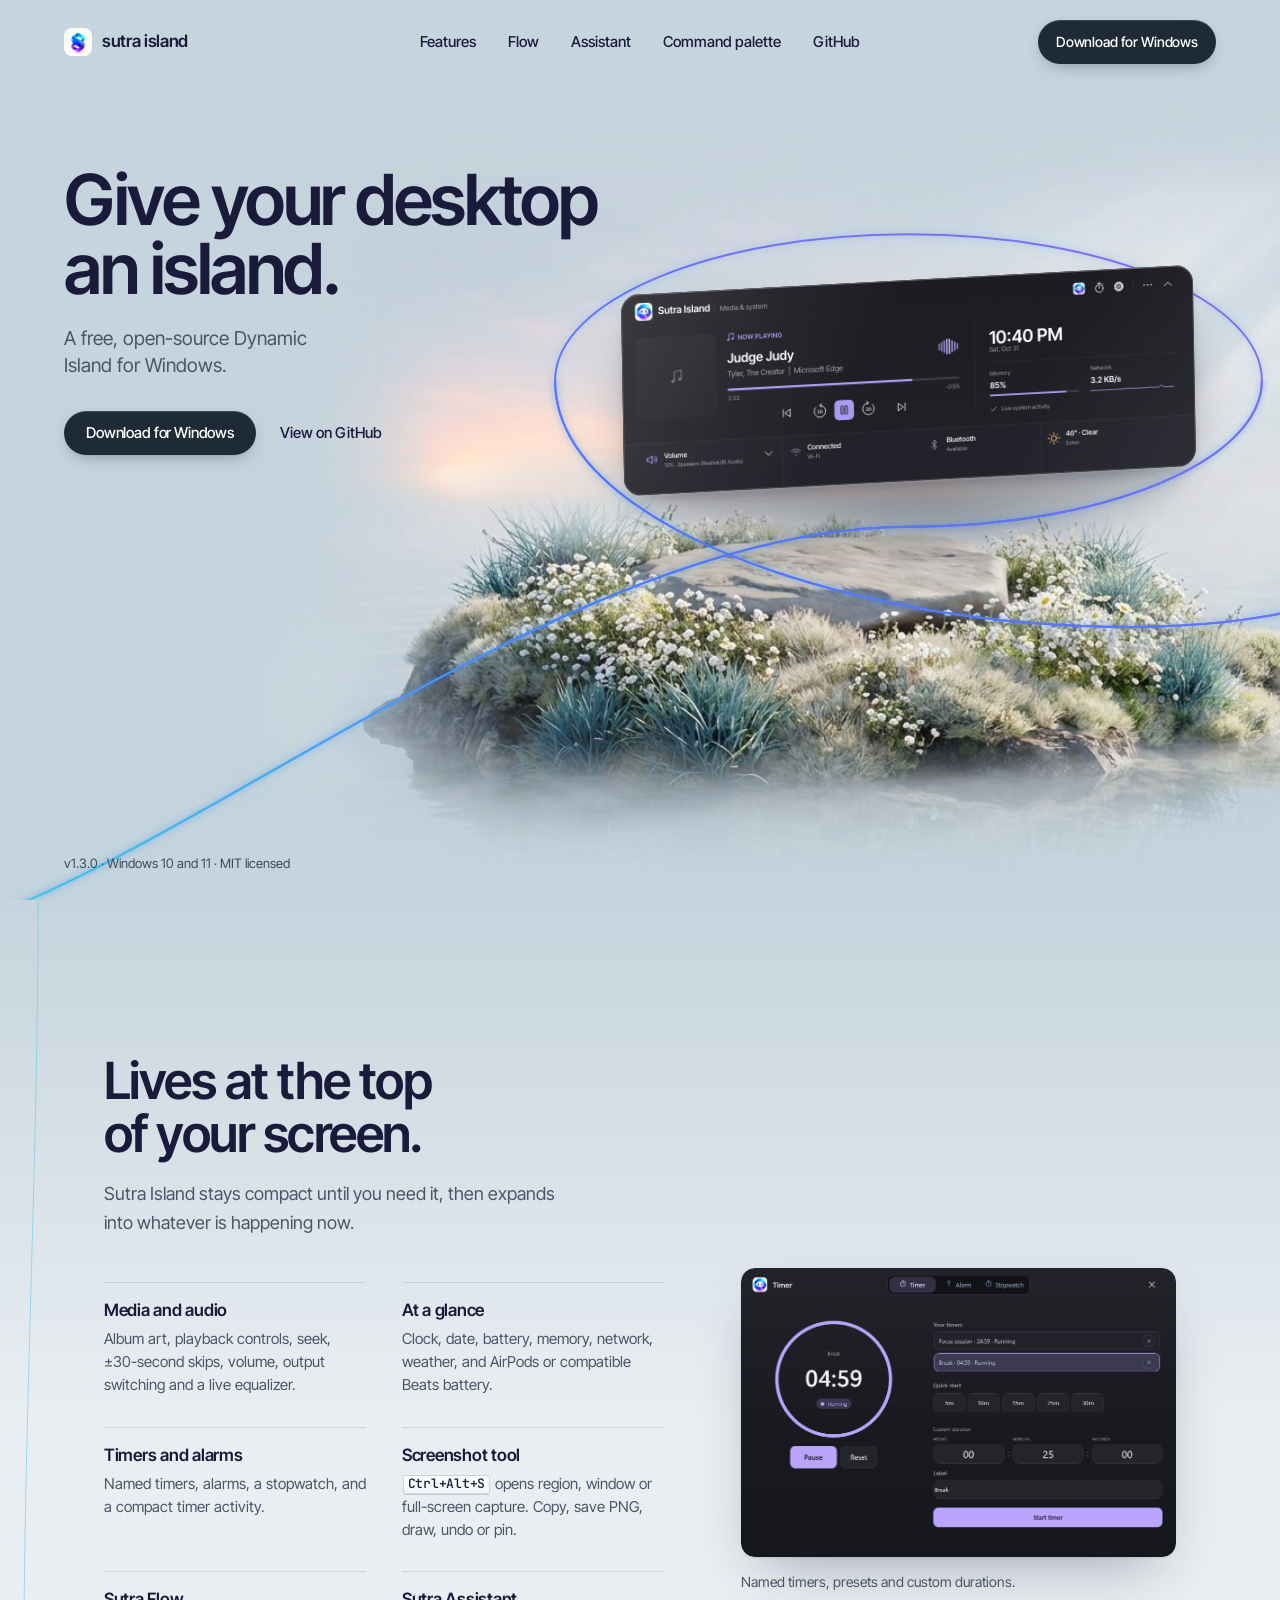
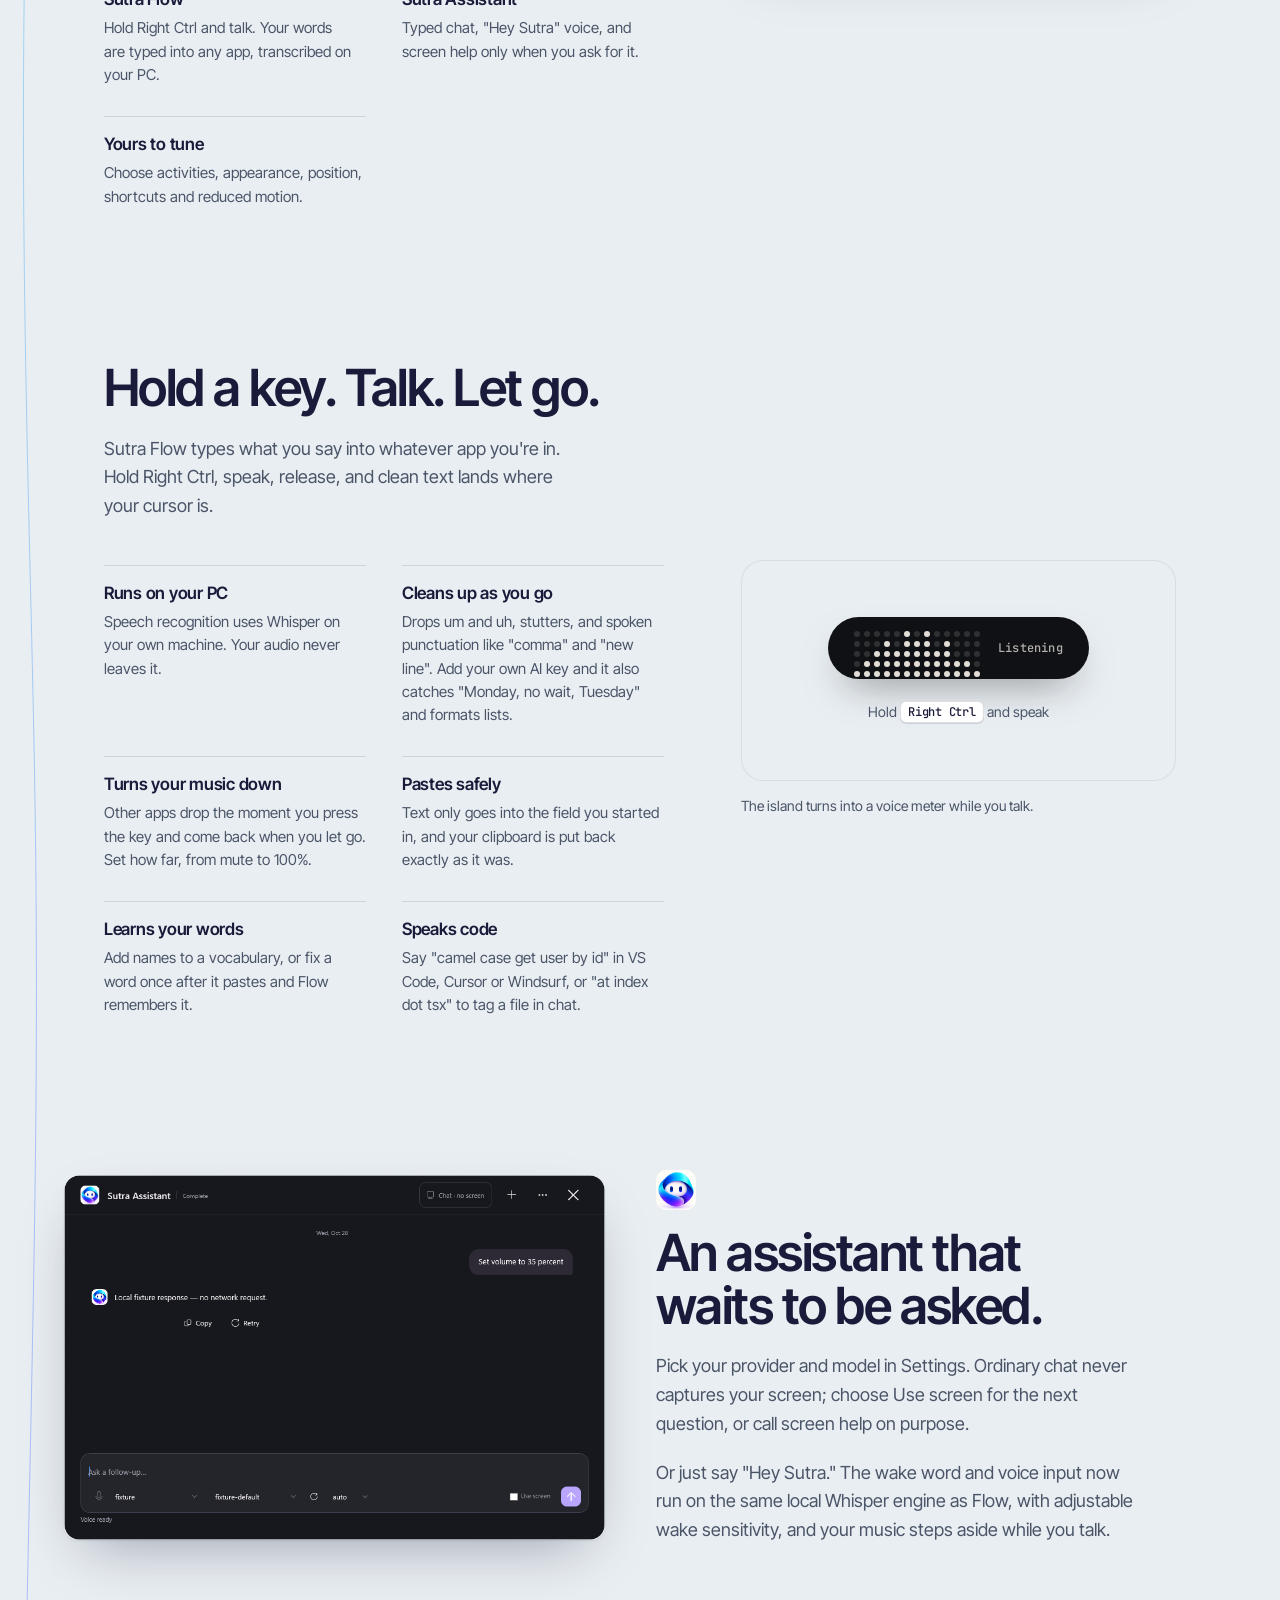
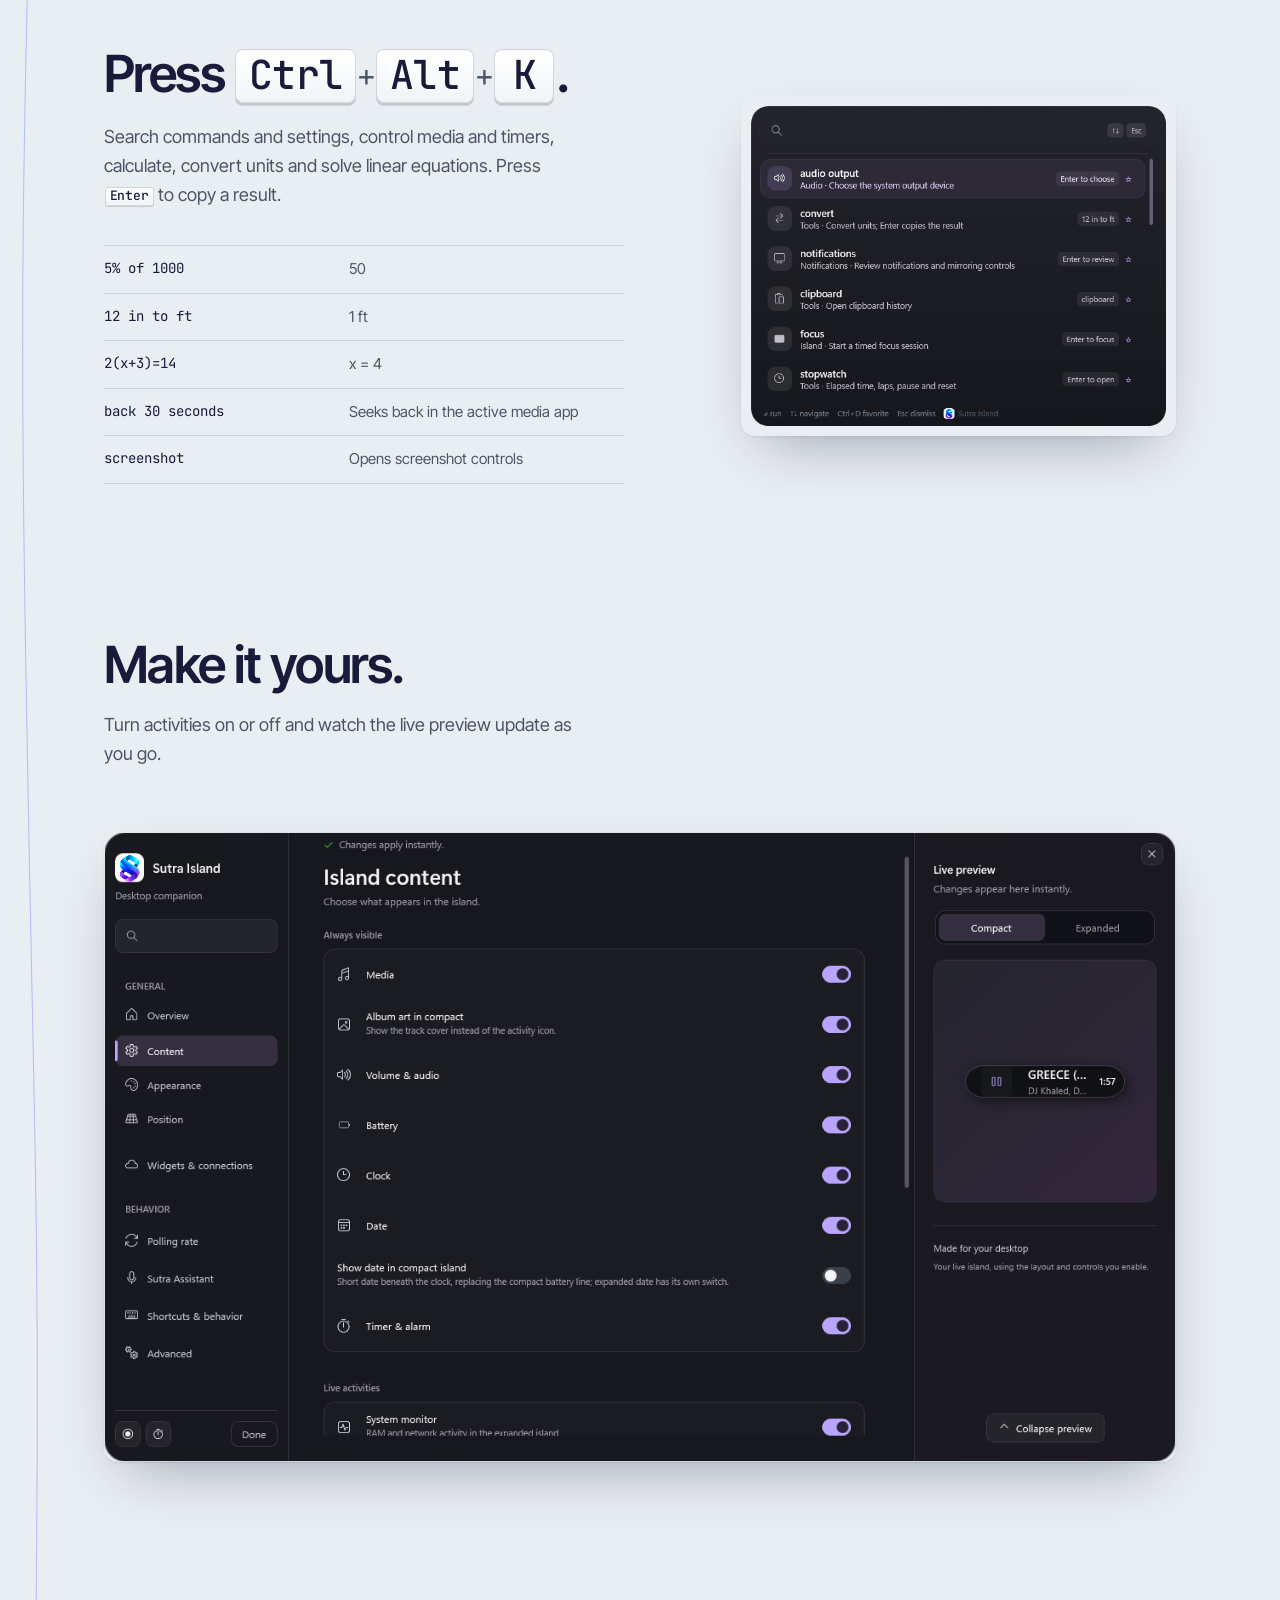
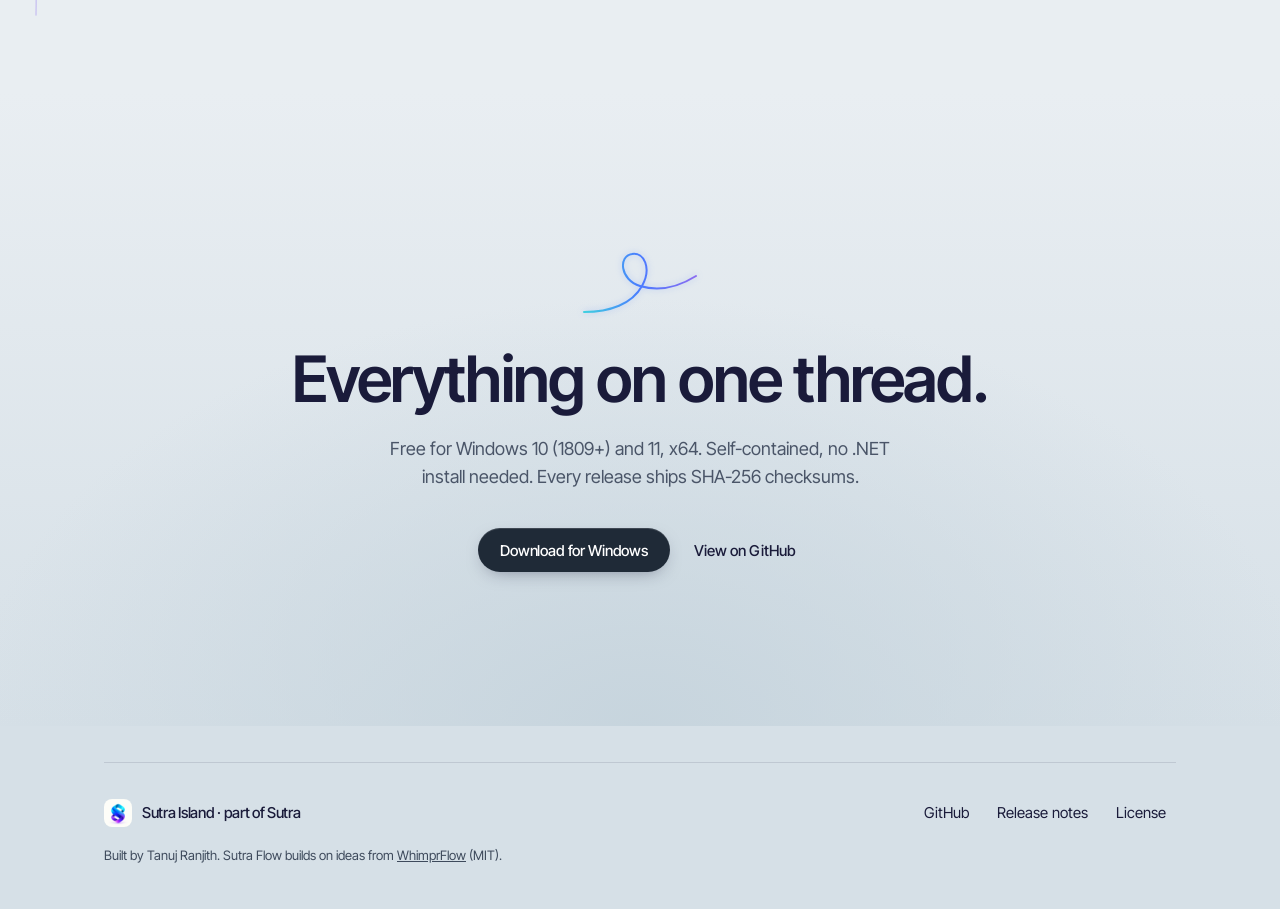
==== commit 1f0093d0: "Add GA4 to the Sutra Island landing page" ====
--- a/site/index.html
+++ b/site/index.html
@@ -2,6 +2,16 @@
 <html lang="en" data-theme="light">
   <head>
     <meta charset="utf-8" />
+    <script async src="https://www.googletagmanager.com/gtag/js?id=G-859VEG68NC"></script>
+    <script>
+      window.dataLayer = window.dataLayer || [];
+      function gtag() { window.dataLayer.push(arguments); }
+      gtag("js", new Date());
+      gtag("config", "G-859VEG68NC", {
+        allow_google_signals: false,
+        allow_ad_personalization_signals: false
+      });
+    </script>
     <meta name="viewport" content="width=device-width, initial-scale=1" />
     <title>Sutra Island: a free, open-source Dynamic Island for Windows</title>
     <meta name="description" content="A free, open-source Dynamic Island for Windows 10 and 11." />
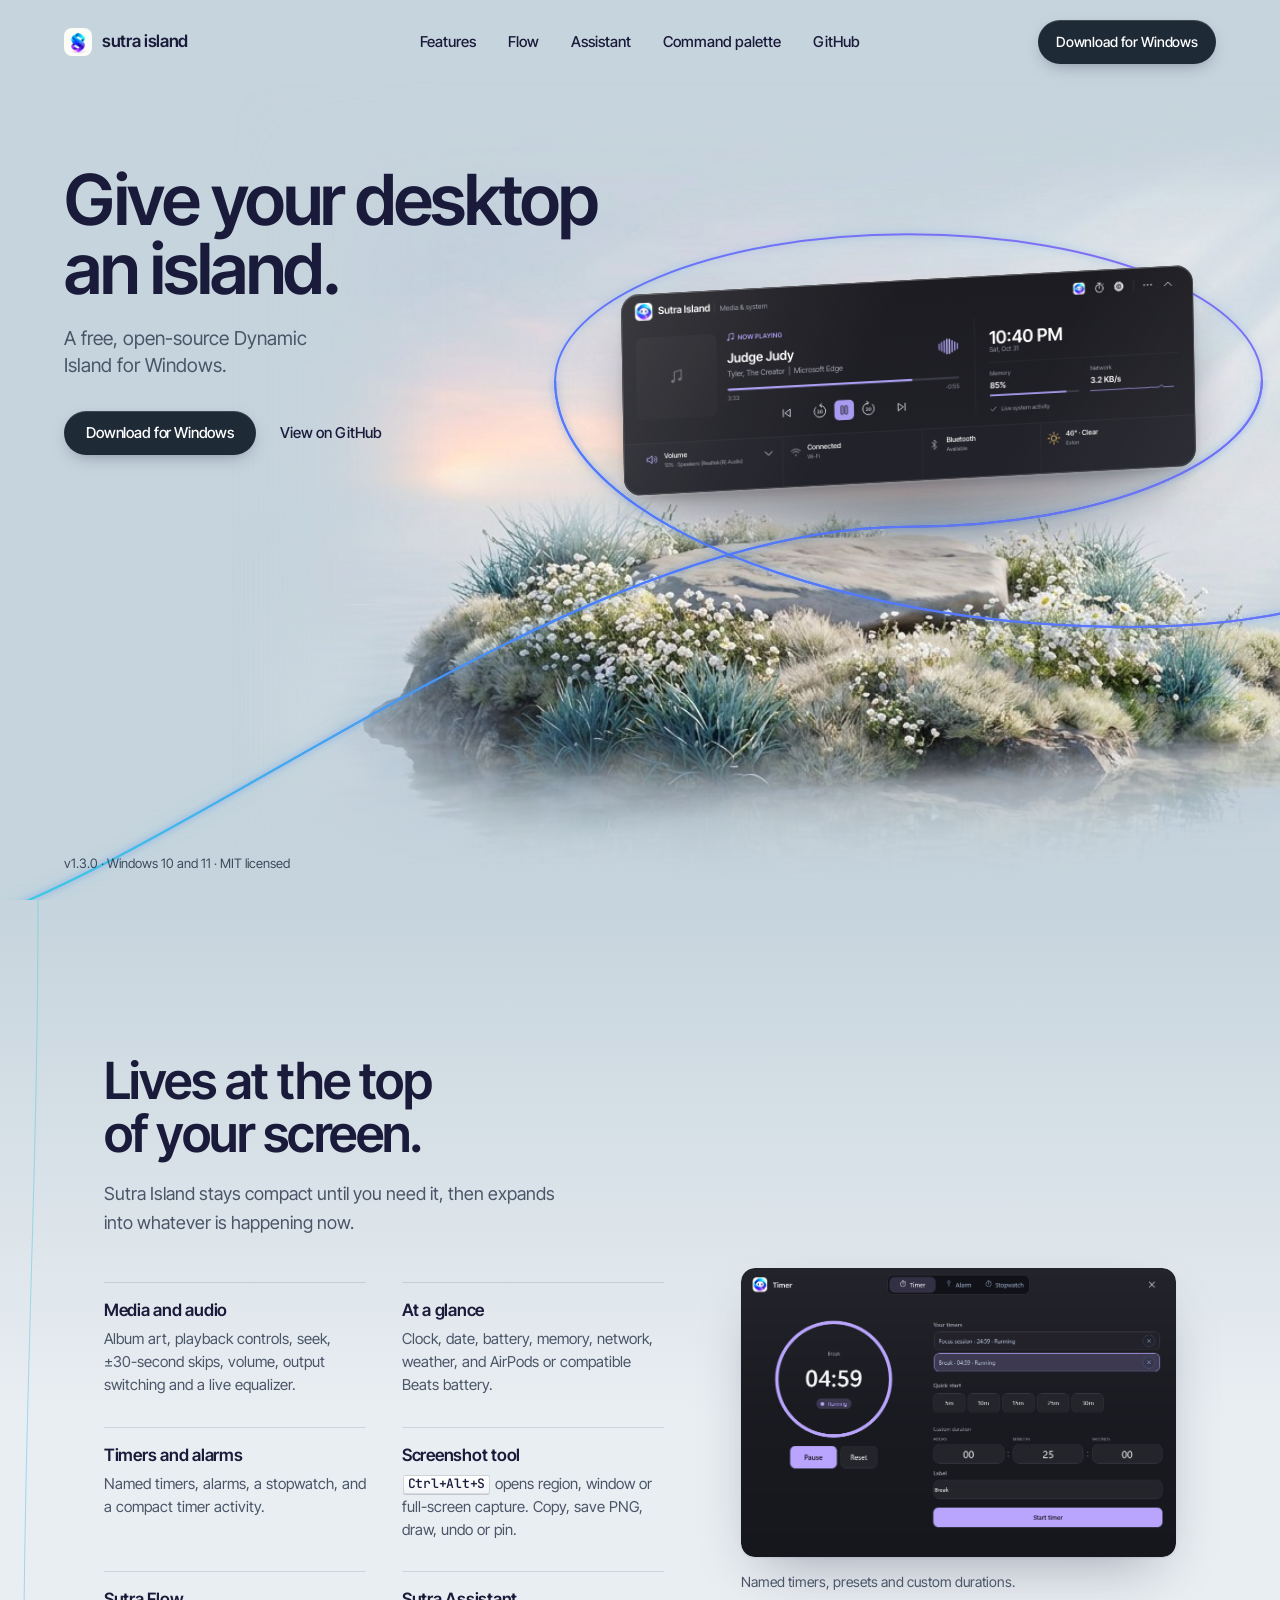
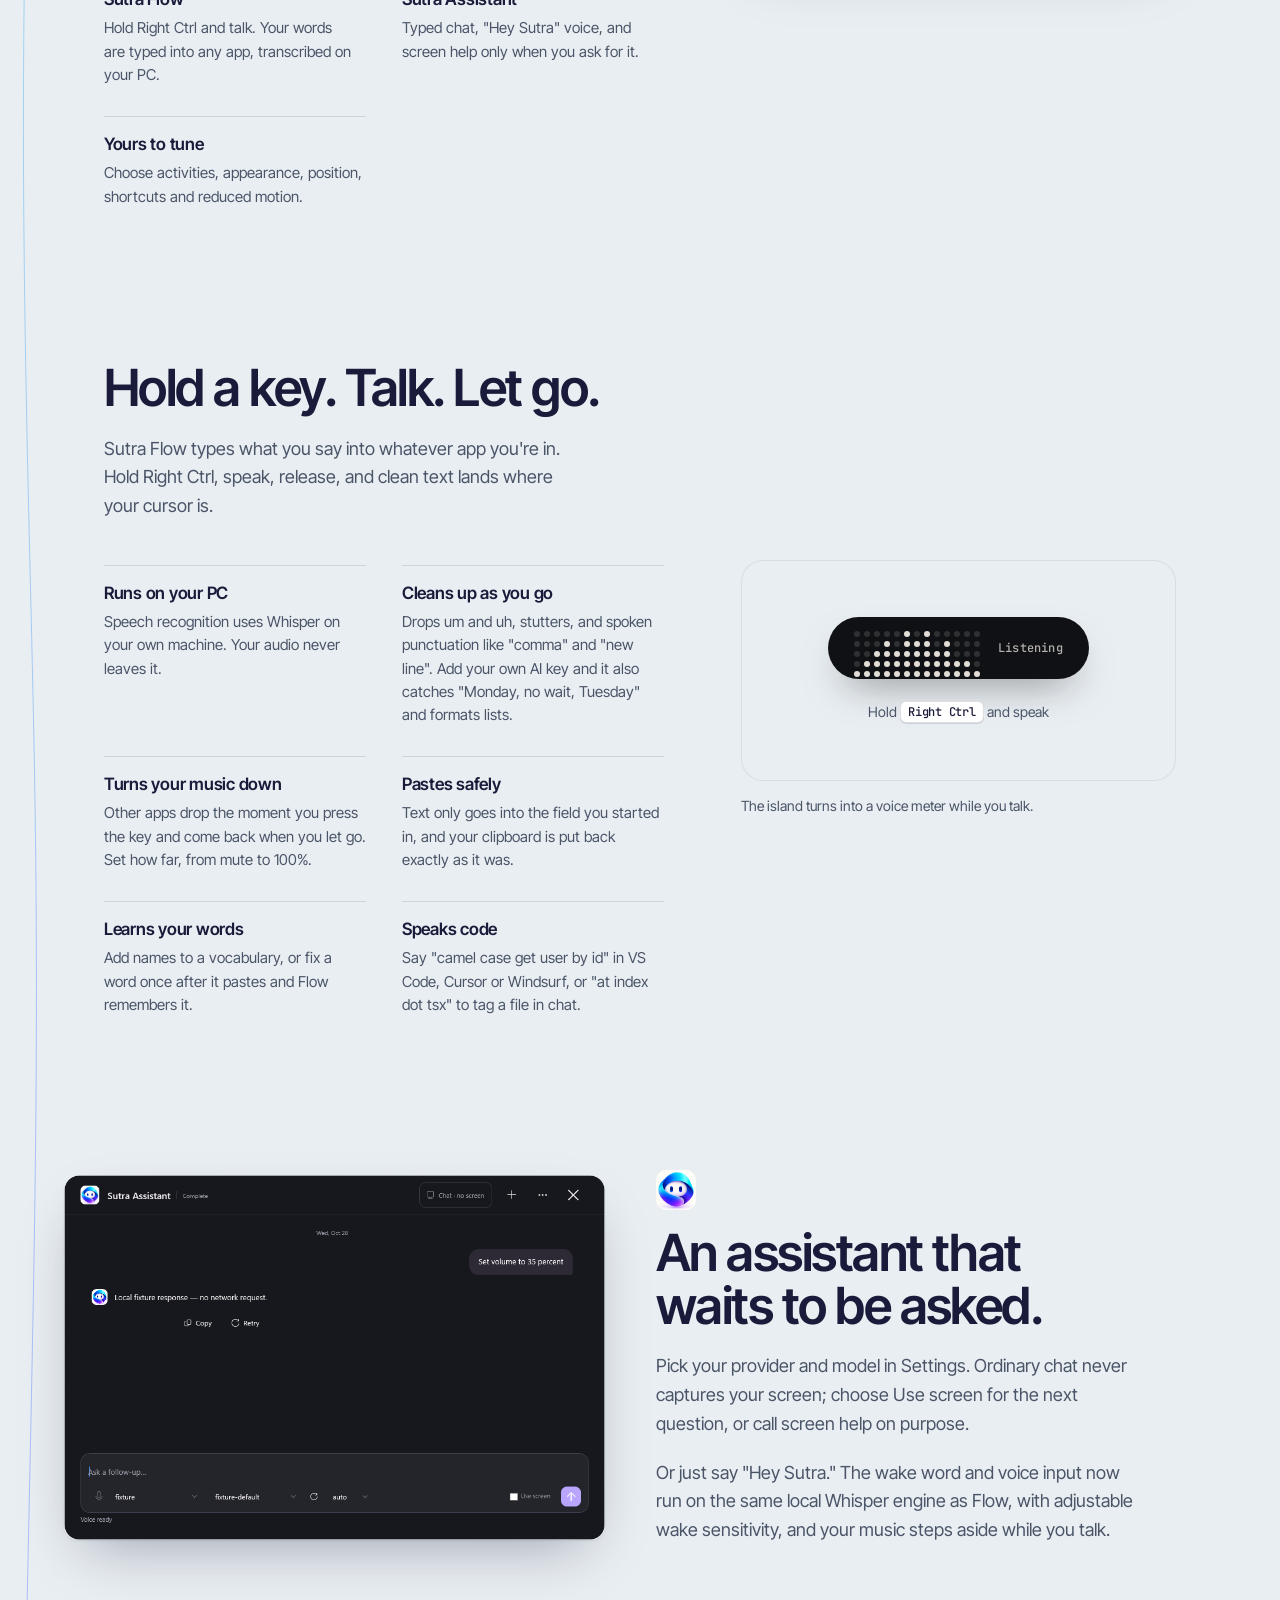
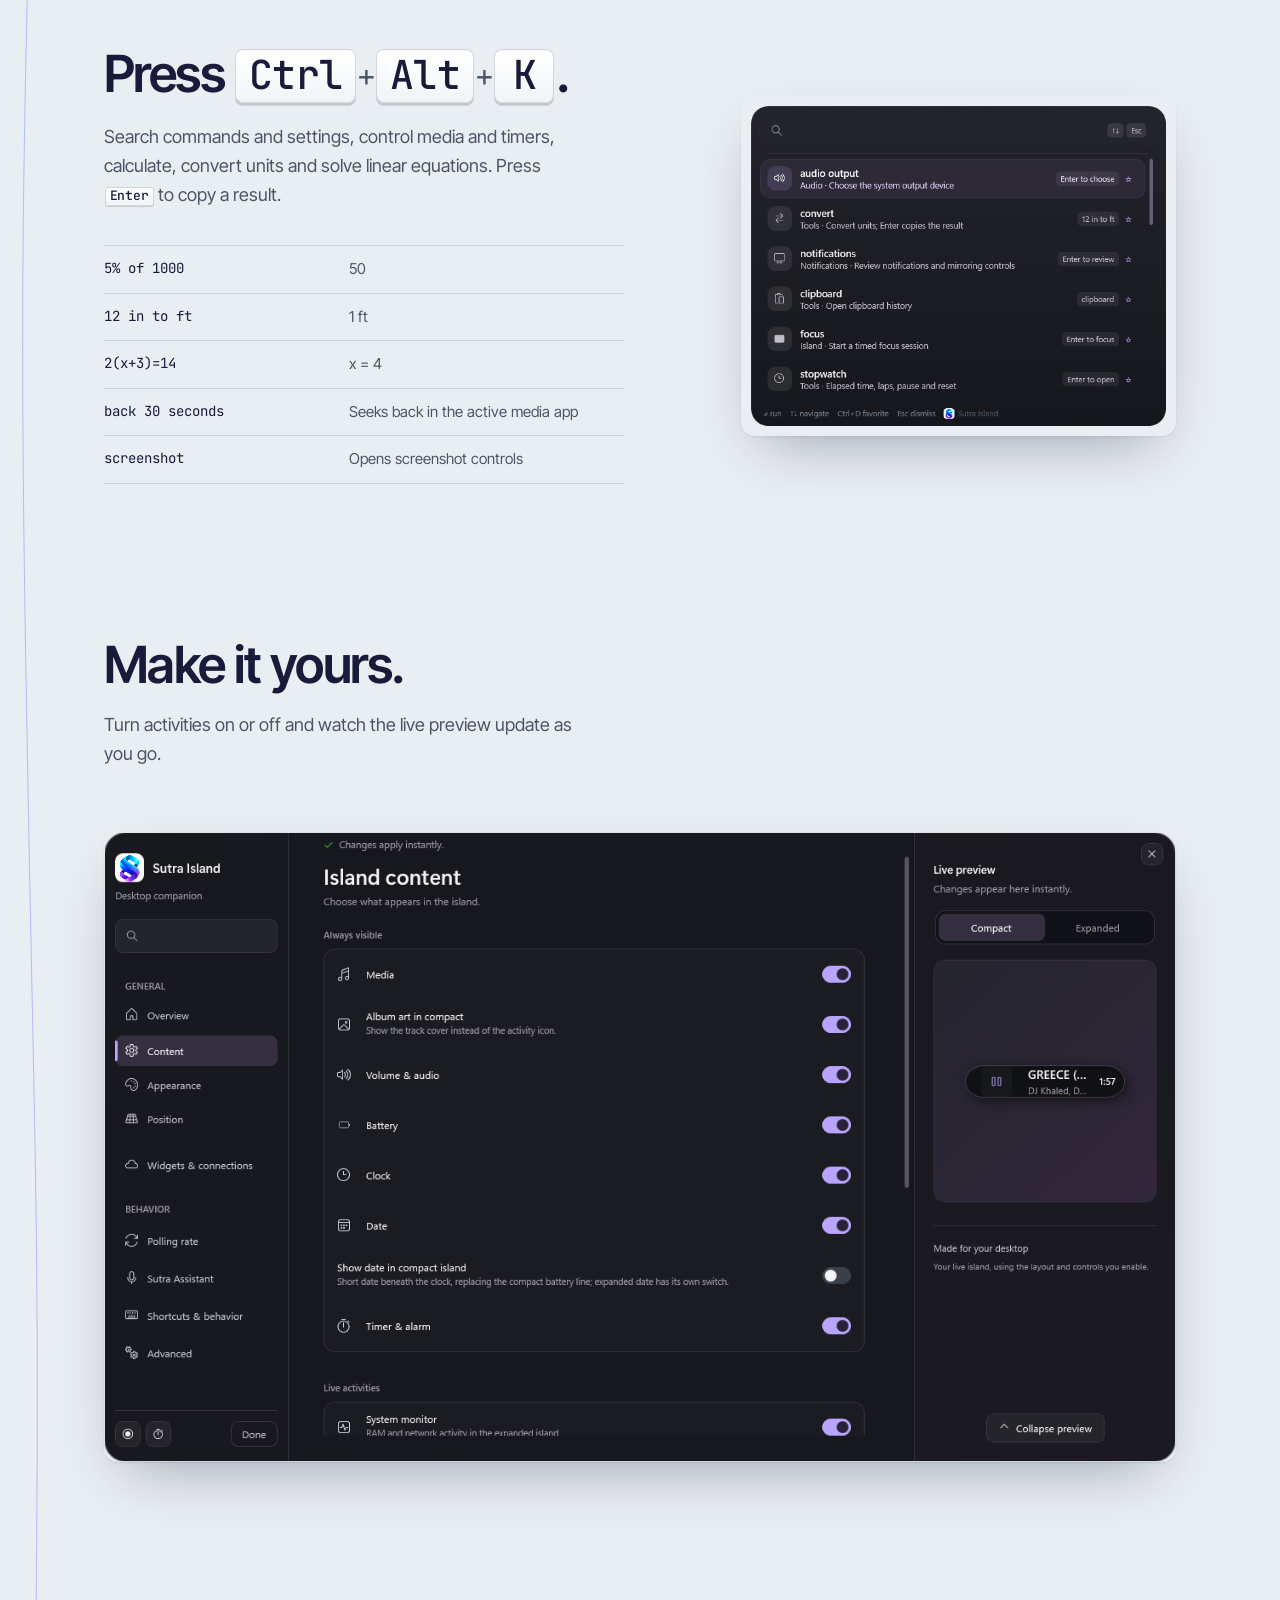
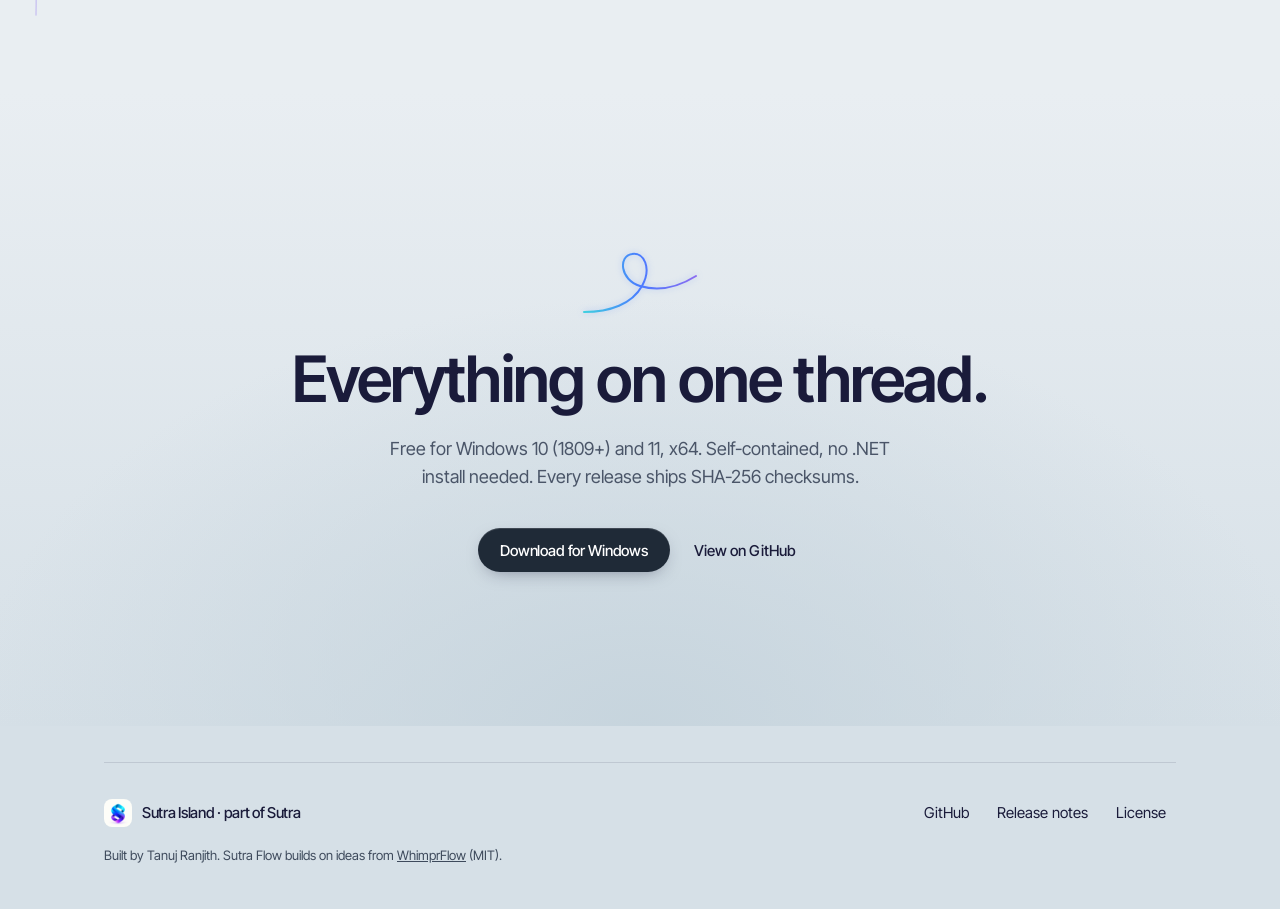
==== commit 6e572ec4: "Restrict GA4 to production landing page [skip ci]" ====
--- a/site/index.html
+++ b/site/index.html
@@ -2,15 +2,23 @@
 <html lang="en" data-theme="light">
   <head>
     <meta charset="utf-8" />
-    <script async src="https://www.googletagmanager.com/gtag/js?id=G-859VEG68NC"></script>
     <script>
-      window.dataLayer = window.dataLayer || [];
-      function gtag() { window.dataLayer.push(arguments); }
-      gtag("js", new Date());
-      gtag("config", "G-859VEG68NC", {
-        allow_google_signals: false,
-        allow_ad_personalization_signals: false
-      });
+      if (location.origin === "https://tanujranjith.github.io" &&
+          (location.pathname === "/Sutra-Island/site/" || location.pathname === "/Sutra-Island/site/index.html")) {
+        window.dataLayer = window.dataLayer || [];
+        function gtag() { window.dataLayer.push(arguments); }
+        gtag("js", new Date());
+        gtag("config", "G-859VEG68NC", {
+          allow_google_signals: false,
+          allow_ad_personalization_signals: false,
+          page_title: "Sutra Island: a free, open-source Dynamic Island for Windows",
+          page_location: "https://tanujranjith.github.io/Sutra-Island/site/"
+        });
+        var analyticsScript = document.createElement("script");
+        analyticsScript.async = true;
+        analyticsScript.src = "https://www.googletagmanager.com/gtag/js?id=G-859VEG68NC";
+        document.head.appendChild(analyticsScript);
+      }
     </script>
     <meta name="viewport" content="width=device-width, initial-scale=1" />
     <title>Sutra Island: a free, open-source Dynamic Island for Windows</title>
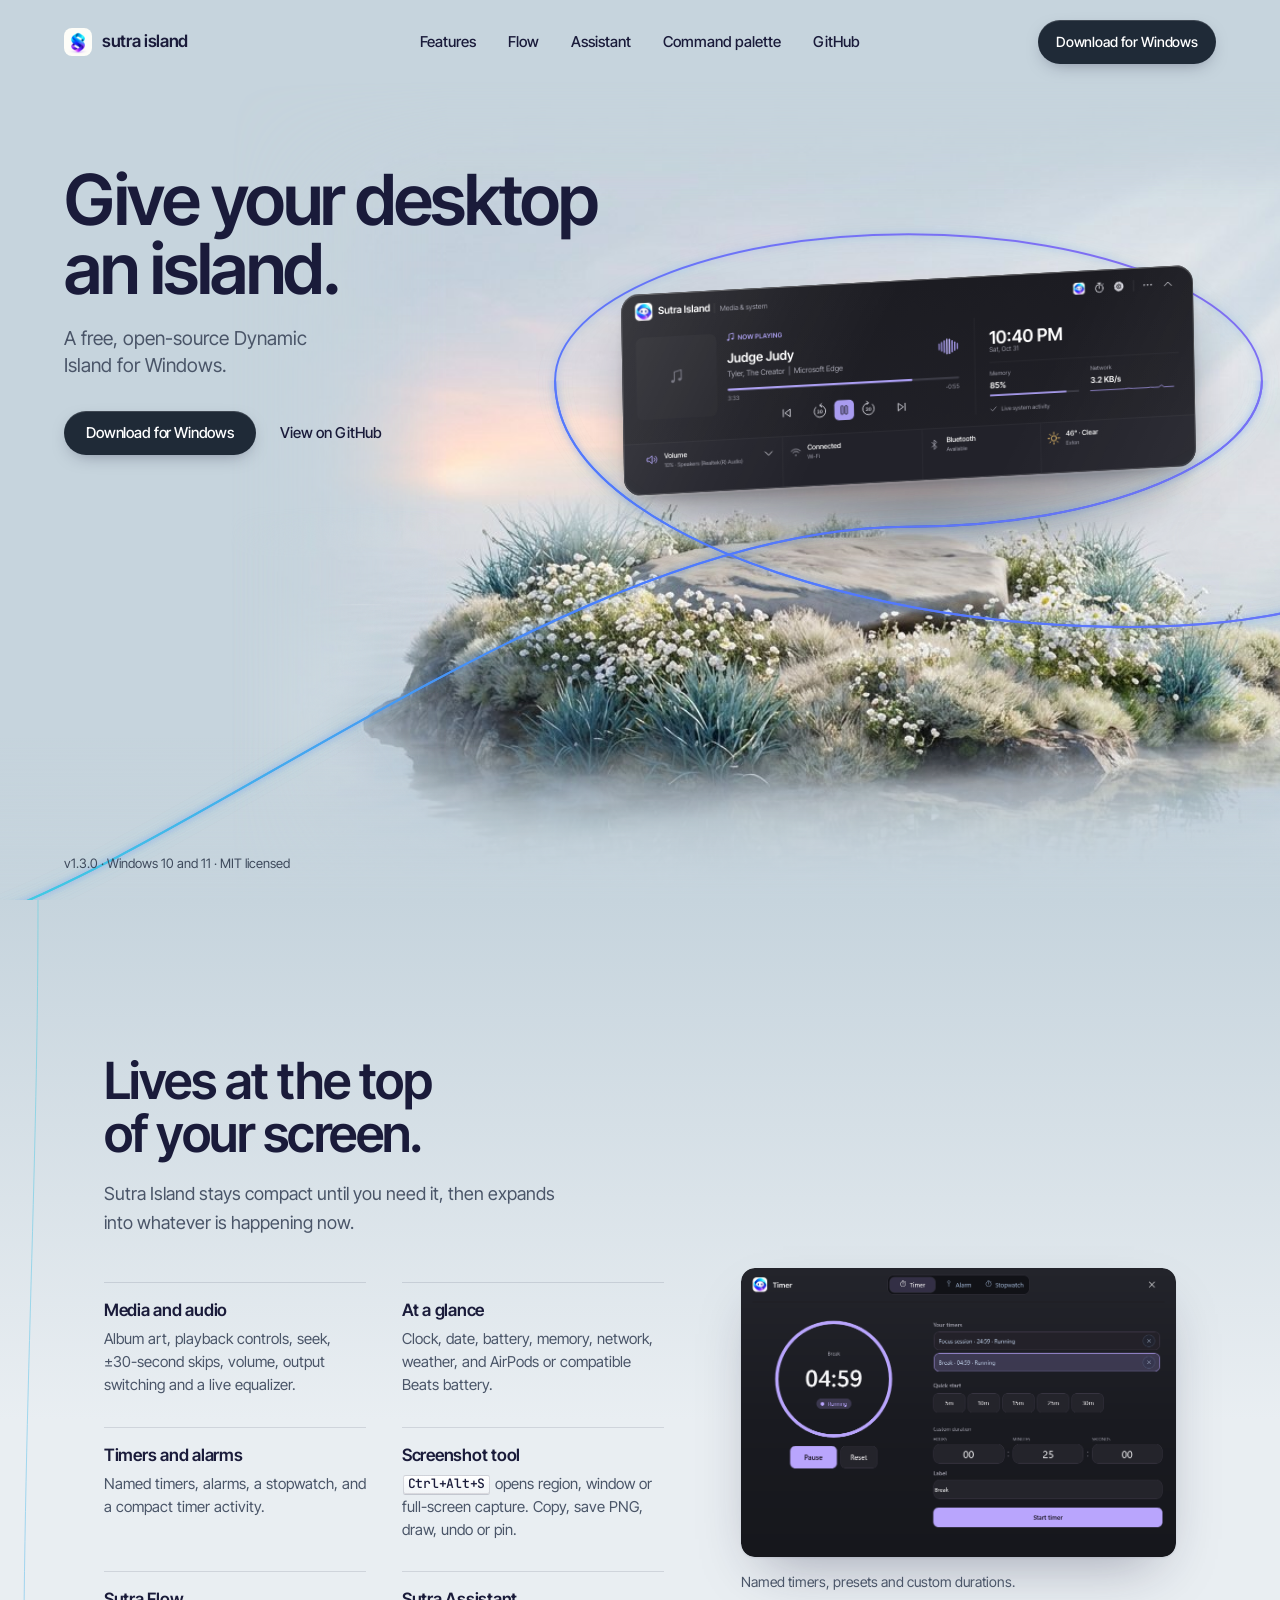
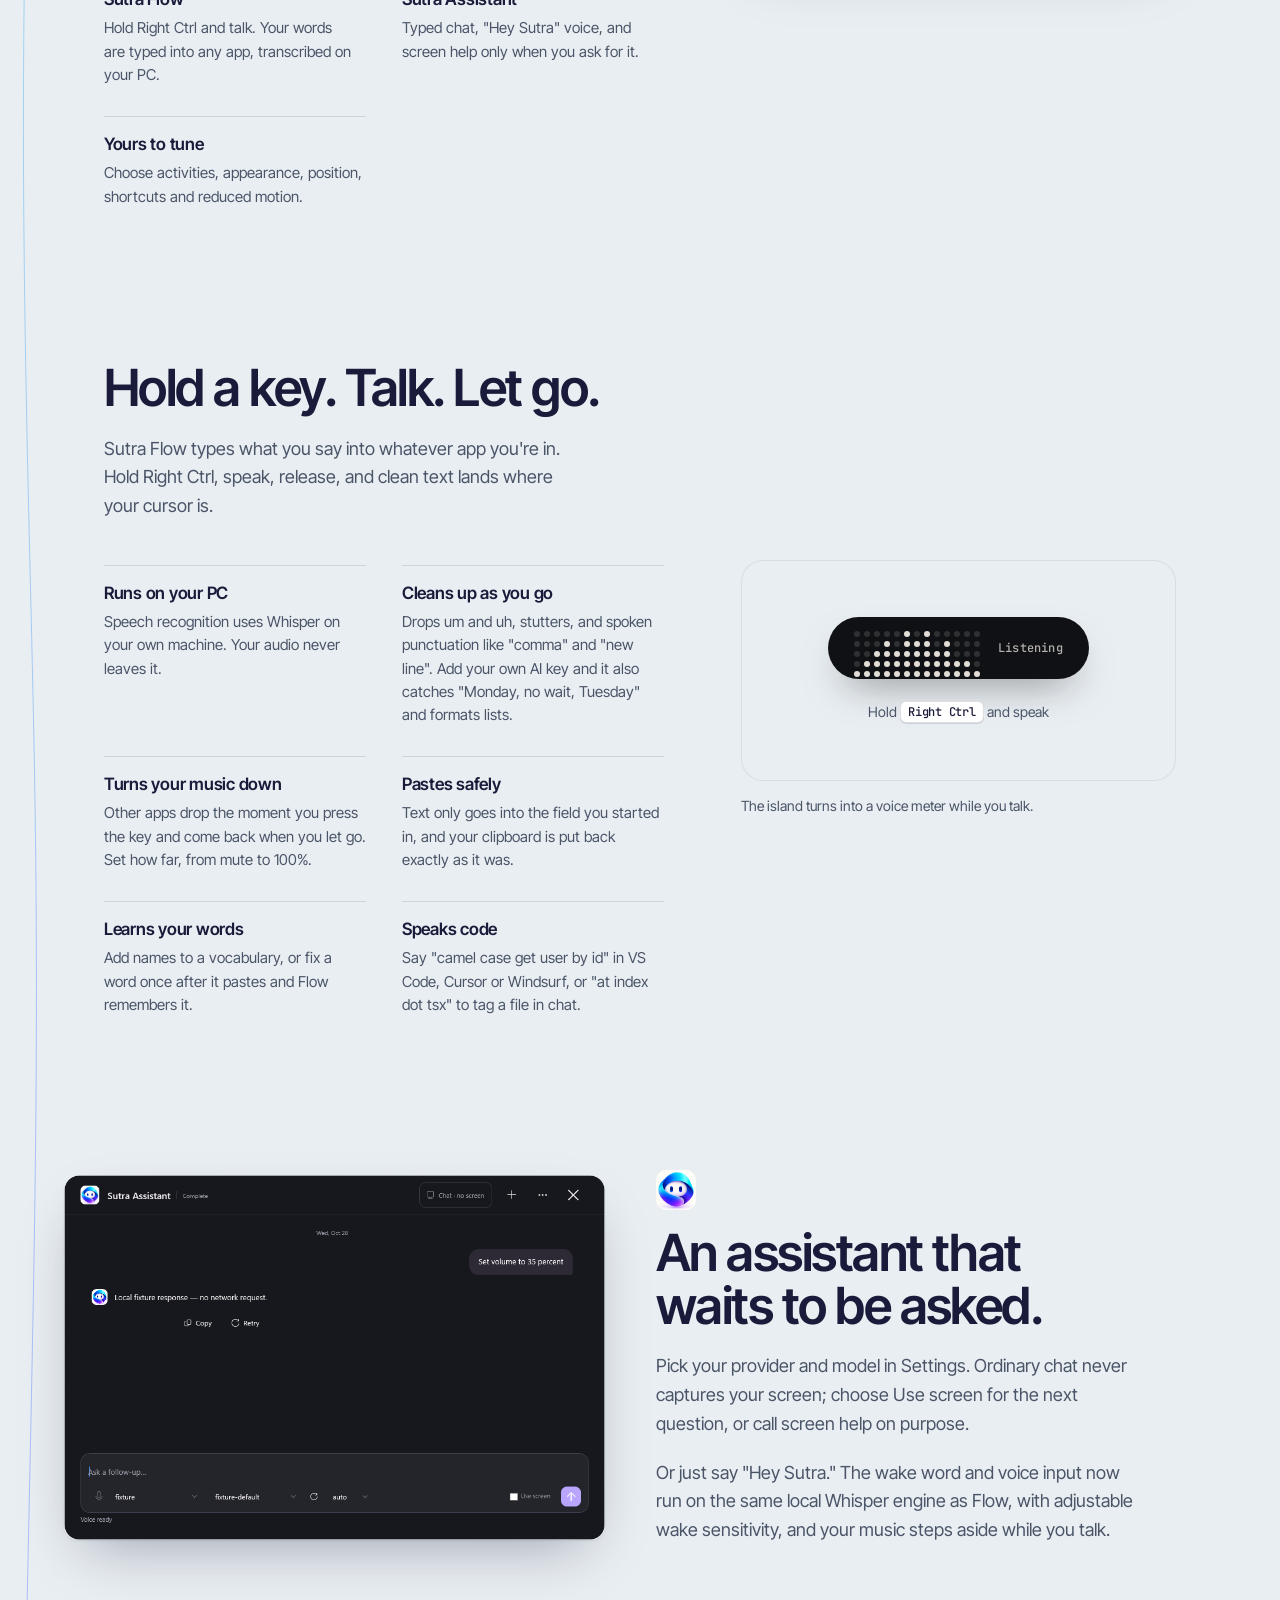
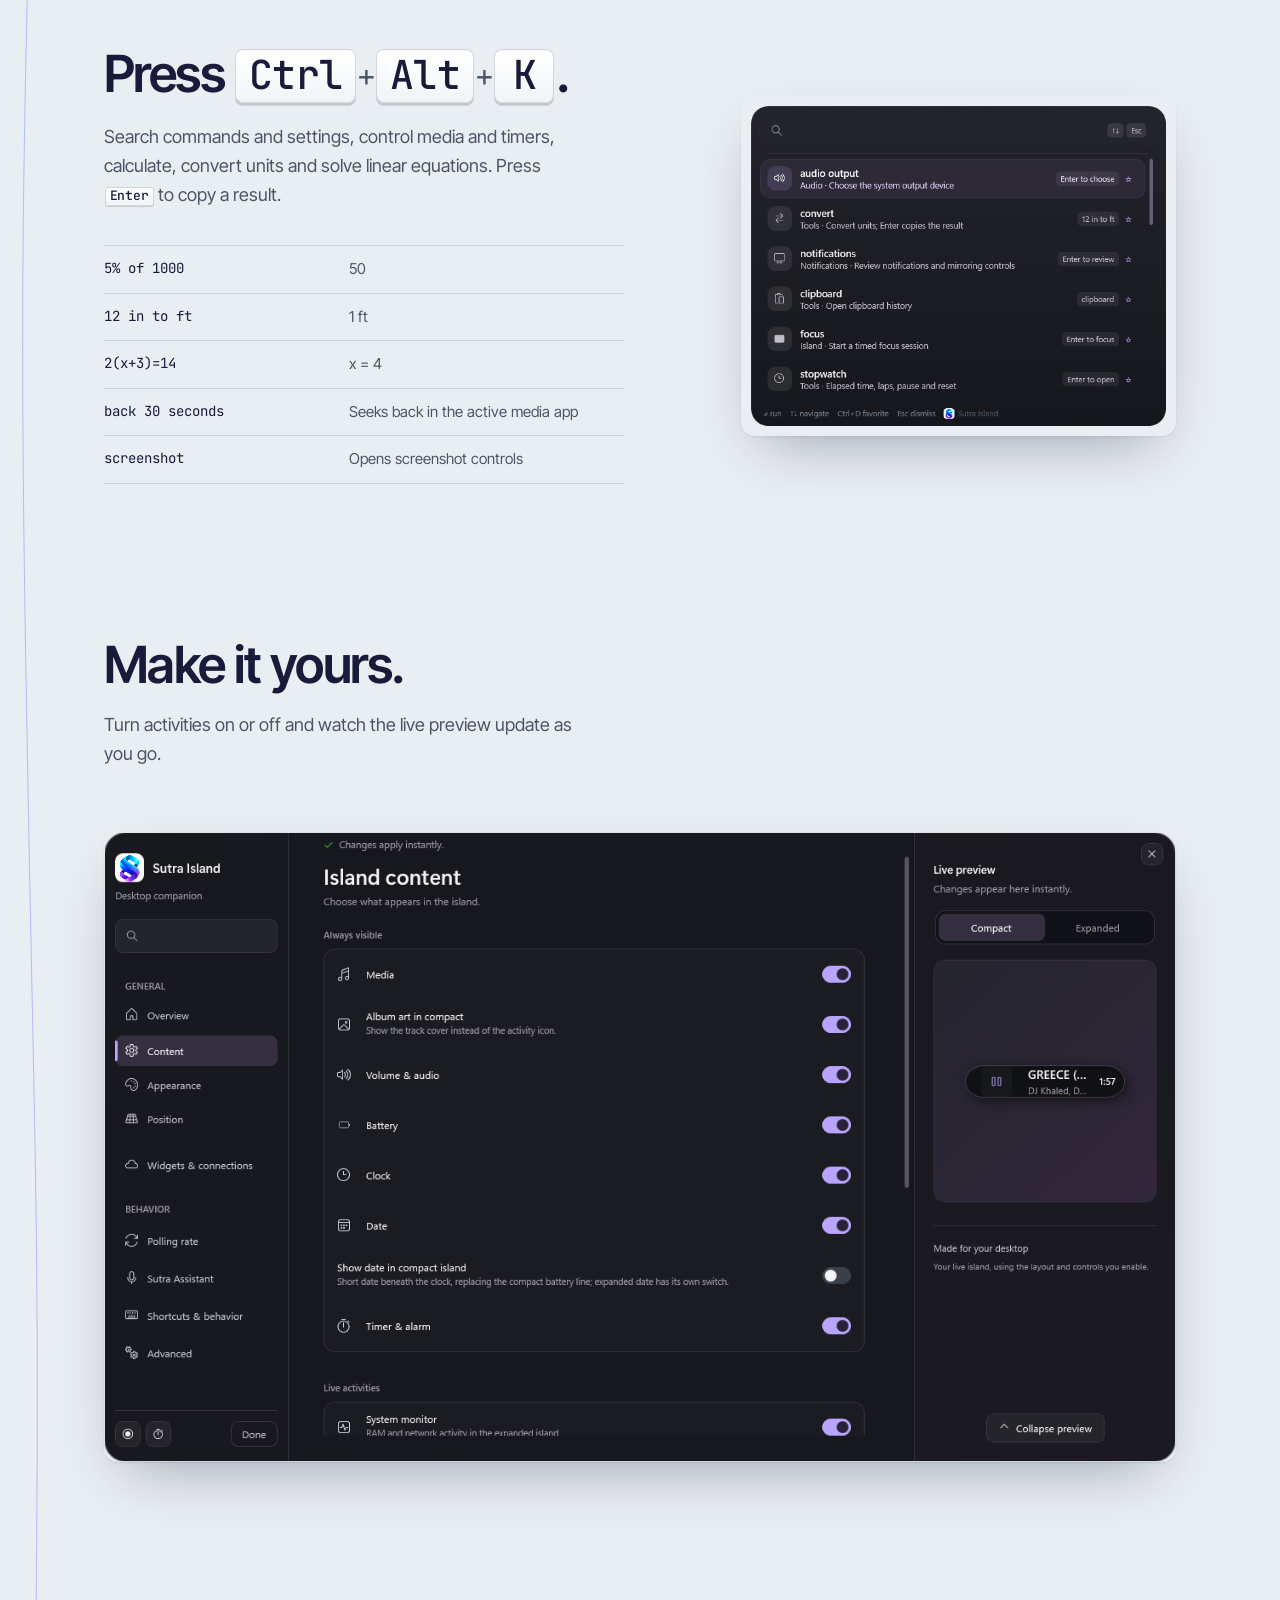
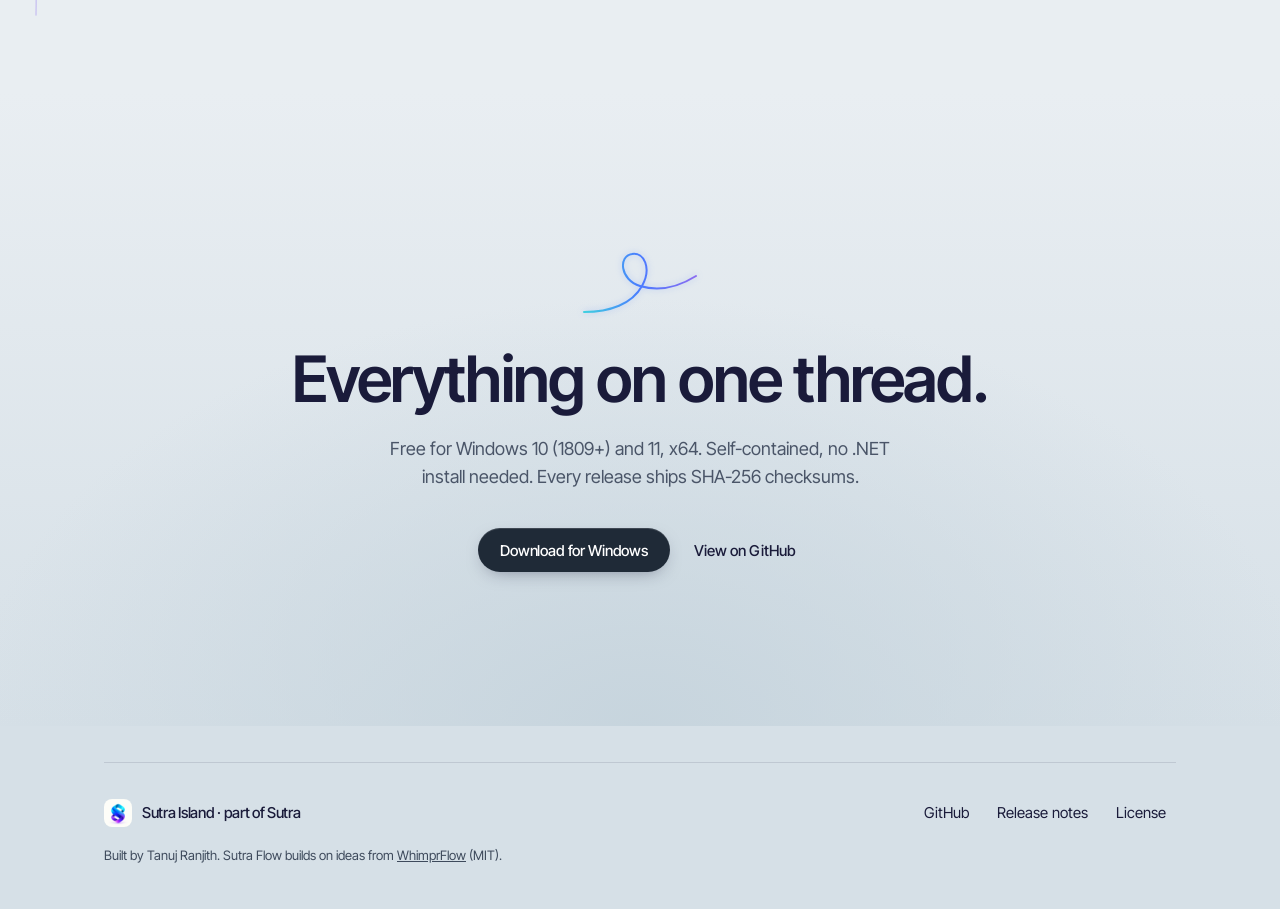
==== commit 9089f2b7: "Use Sutra logo as favicon [skip ci]" ====
--- a/site/index.html
+++ b/site/index.html
@@ -22,6 +22,7 @@
     </script>
     <meta name="viewport" content="width=device-width, initial-scale=1" />
     <title>Sutra Island: a free, open-source Dynamic Island for Windows</title>
+    <link rel="icon" type="image/png" href="sutra-logo.png" />
     <meta name="description" content="A free, open-source Dynamic Island for Windows 10 and 11." />
     <link rel="preconnect" href="https://fonts.googleapis.com" />
     <link rel="preconnect" href="https://fonts.gstatic.com" crossorigin />
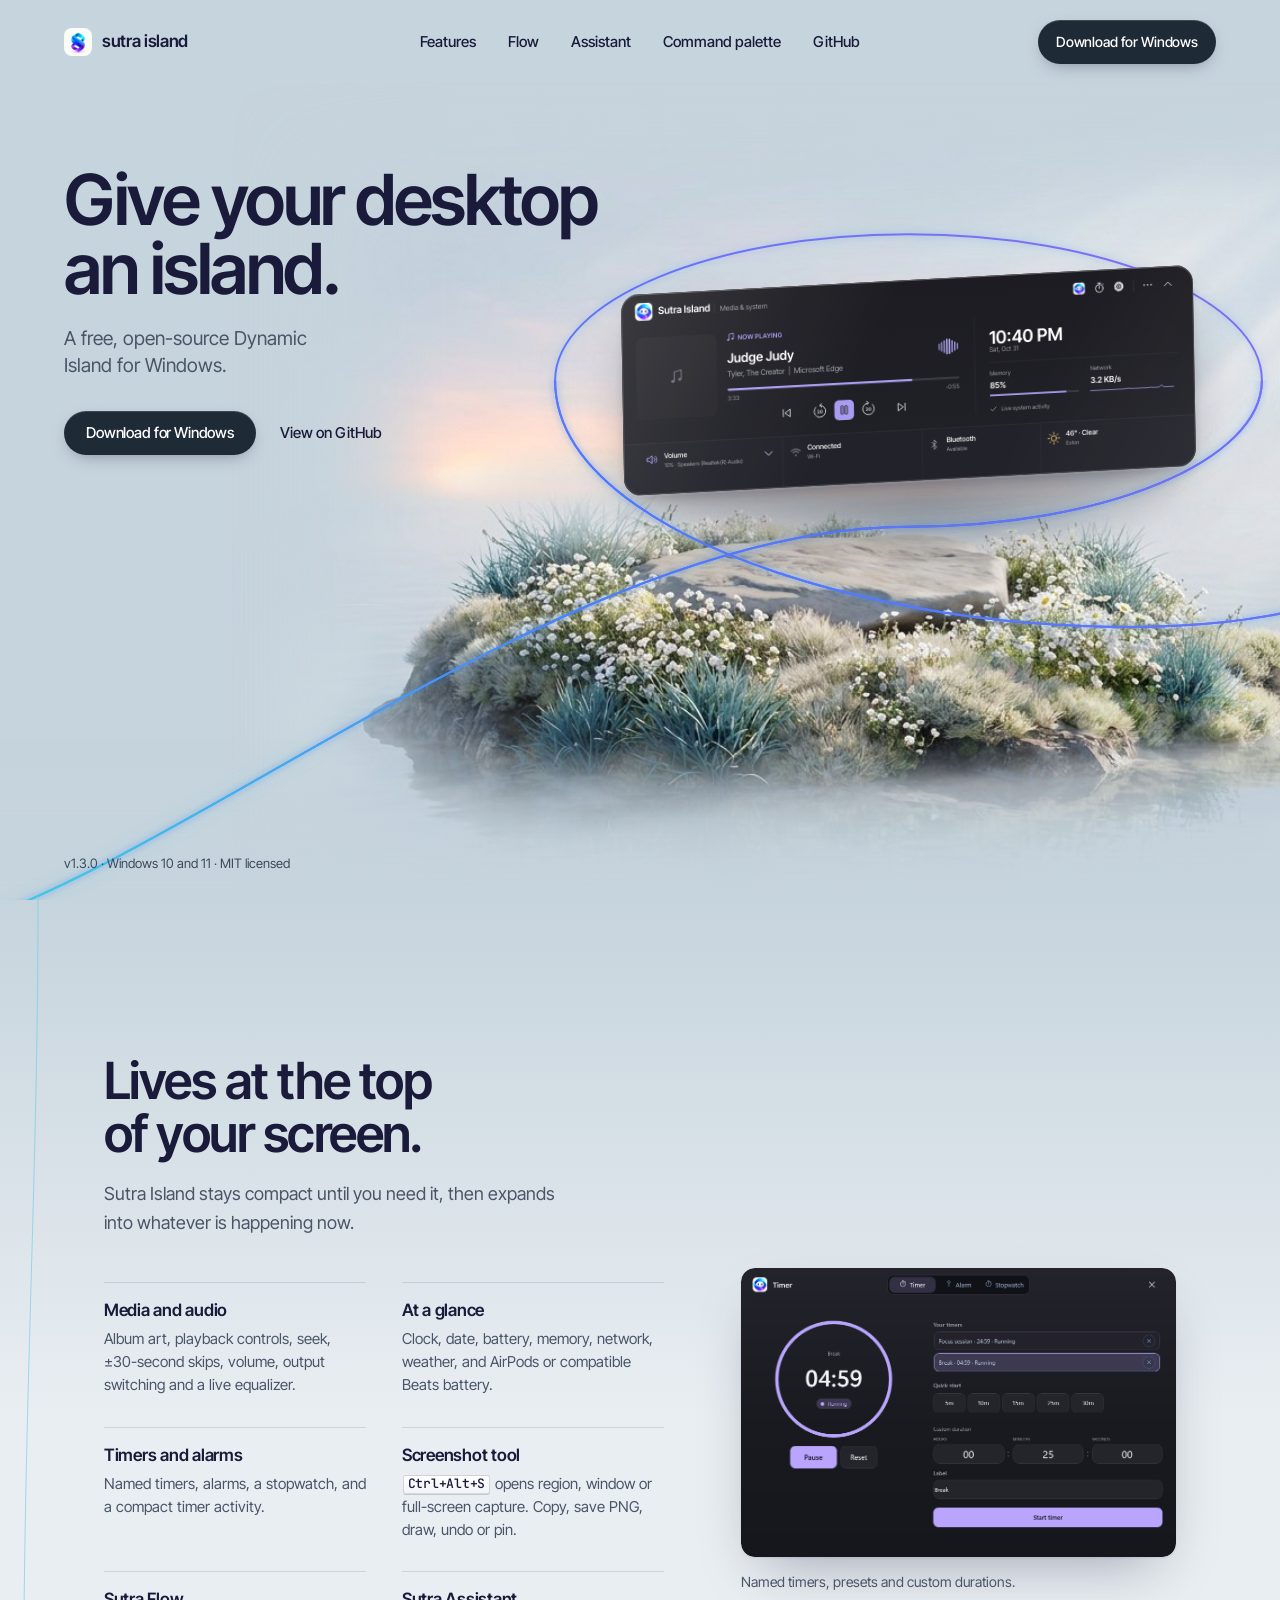
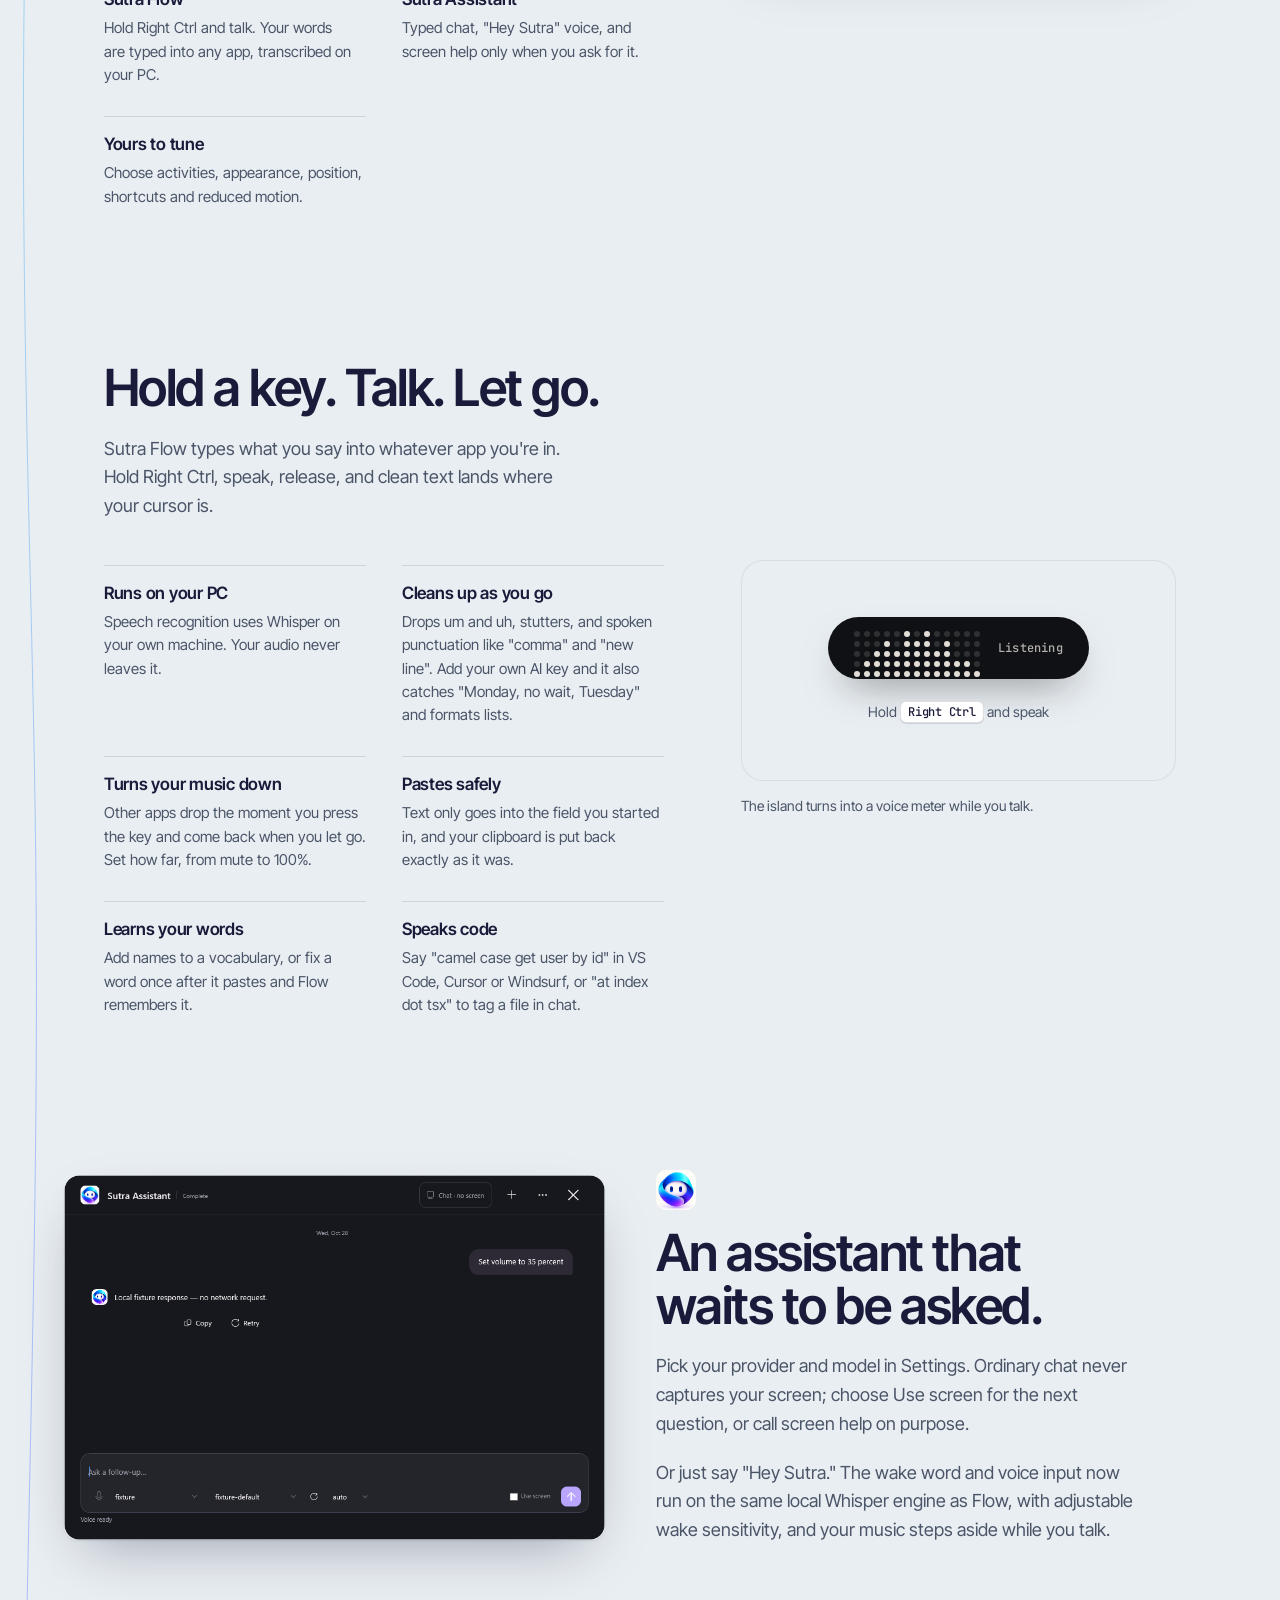
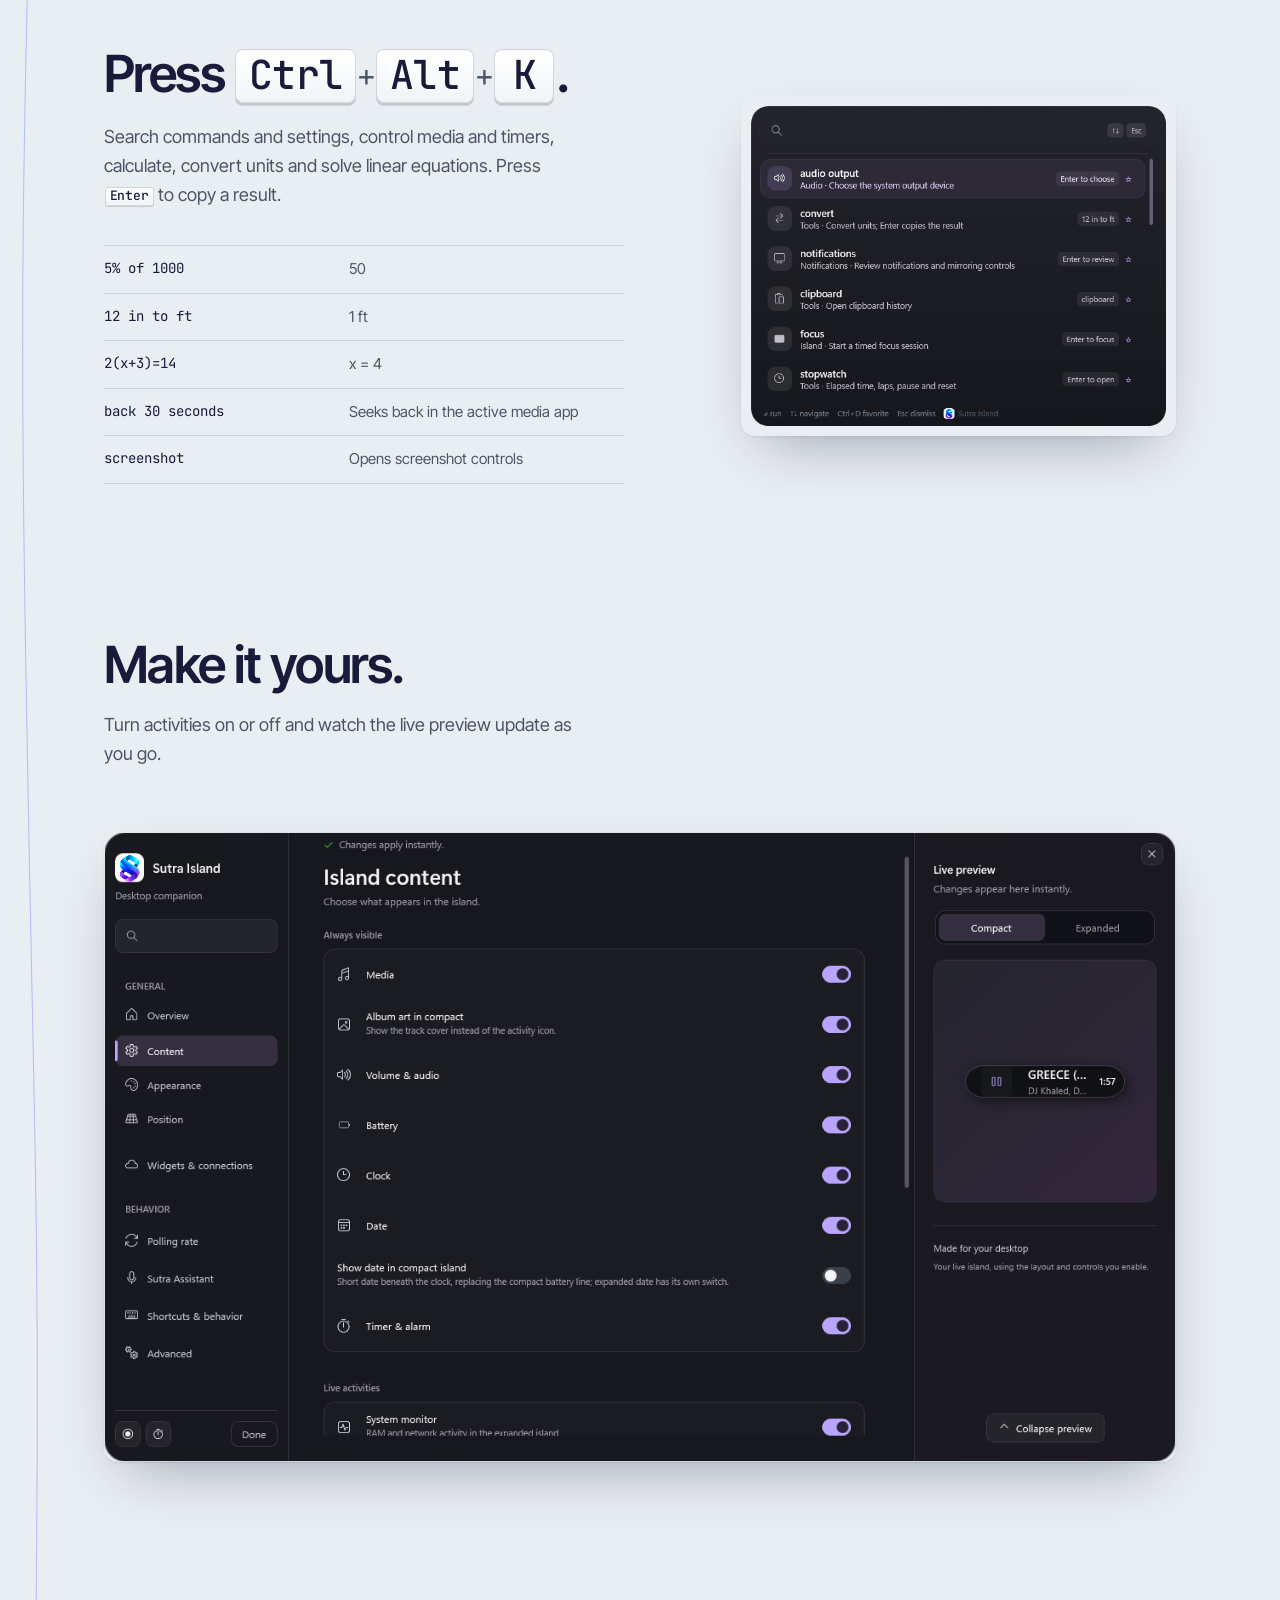
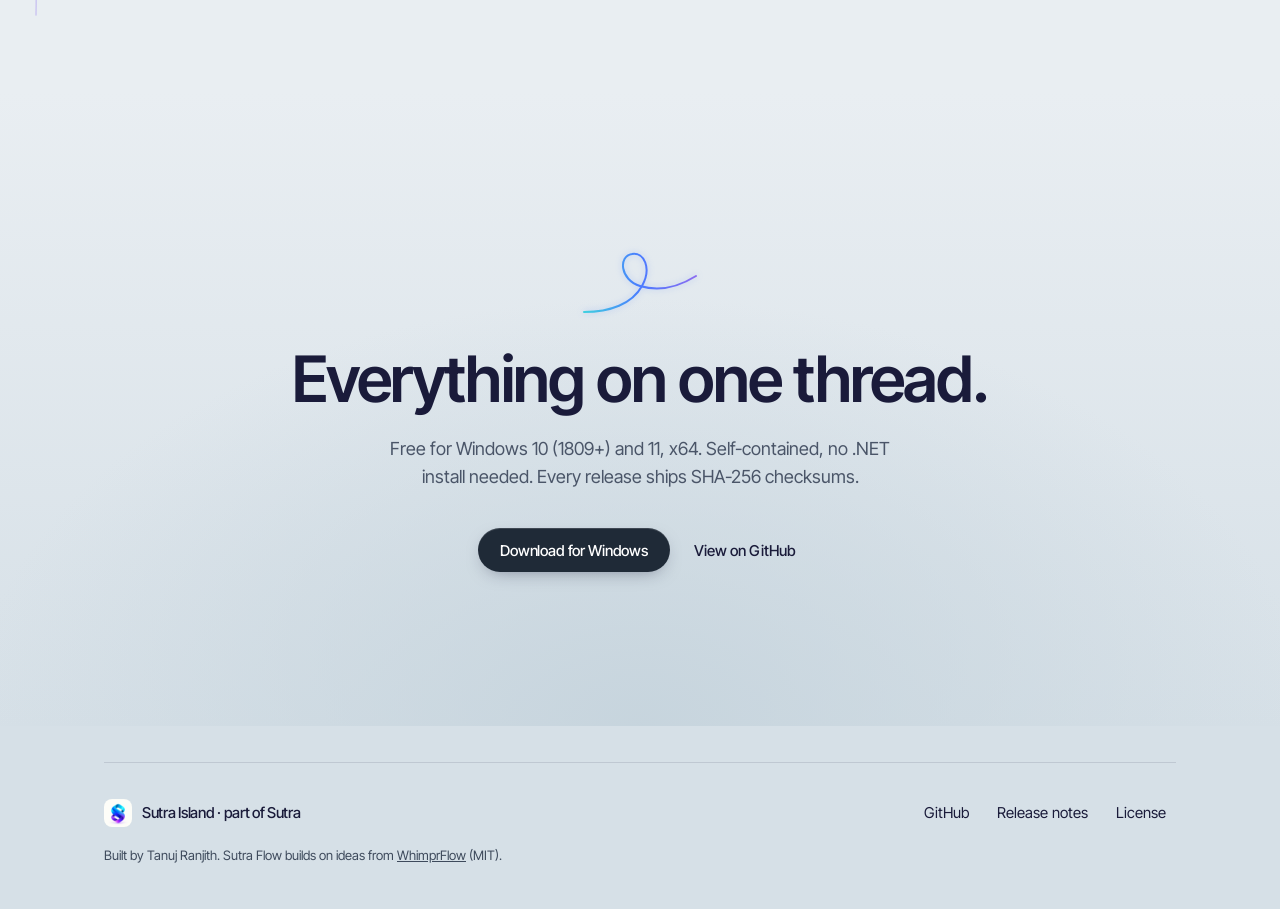
==== commit 3f5c0dcf: "Fix mobile header and decorative lines [skip ci]" ====
--- a/site/index.html
+++ b/site/index.html
@@ -623,14 +623,15 @@
         .x-copy { max-width: 600px; }
       }
       @media (max-width: 820px) {
-        .x-nav__links { display: none; }
+        .x-nav nav { display: none; }
         .x-nav { grid-template-columns: 1fr auto; }
       }
       /* phone */
       @media (max-width: 639px) {
         body { font-size: 16px; }
-        .x-nav { padding-top: 14px; padding-bottom: 14px; }
+        .x-nav { gap: 8px; padding-top: 14px; padding-bottom: 14px; }
         .x-nav.is-scrolled { padding-top: 10px; padding-bottom: 10px; }
+        .x-nav__cta { padding-inline: 14px; font-size: 13px; white-space: nowrap; }
         html { scroll-padding-top: 80px; }
         .x-site section[id] { scroll-margin-top: 80px; }
         .x-brand span { font-size: 16px; }
@@ -644,10 +645,10 @@
         .x-hero__bg,
         .x-water { left: -40vw; width: 170vw; bottom: 0; }
         .x-hero__meta { font-size: 12px; bottom: 22px; }
-        .x-thread--under { display: none; }
+        .x-thread { display: none; }
         .x-feats { grid-template-columns: 1fr; gap: 22px; }
         .x-examples div { grid-template-columns: 1fr; gap: 2px; }
-        .x-spine { left: 4px; opacity: 0.35; }
+        .x-spine { display: none; }
         .x-foot__row { flex-direction: column; align-items: flex-start; }
       }
 
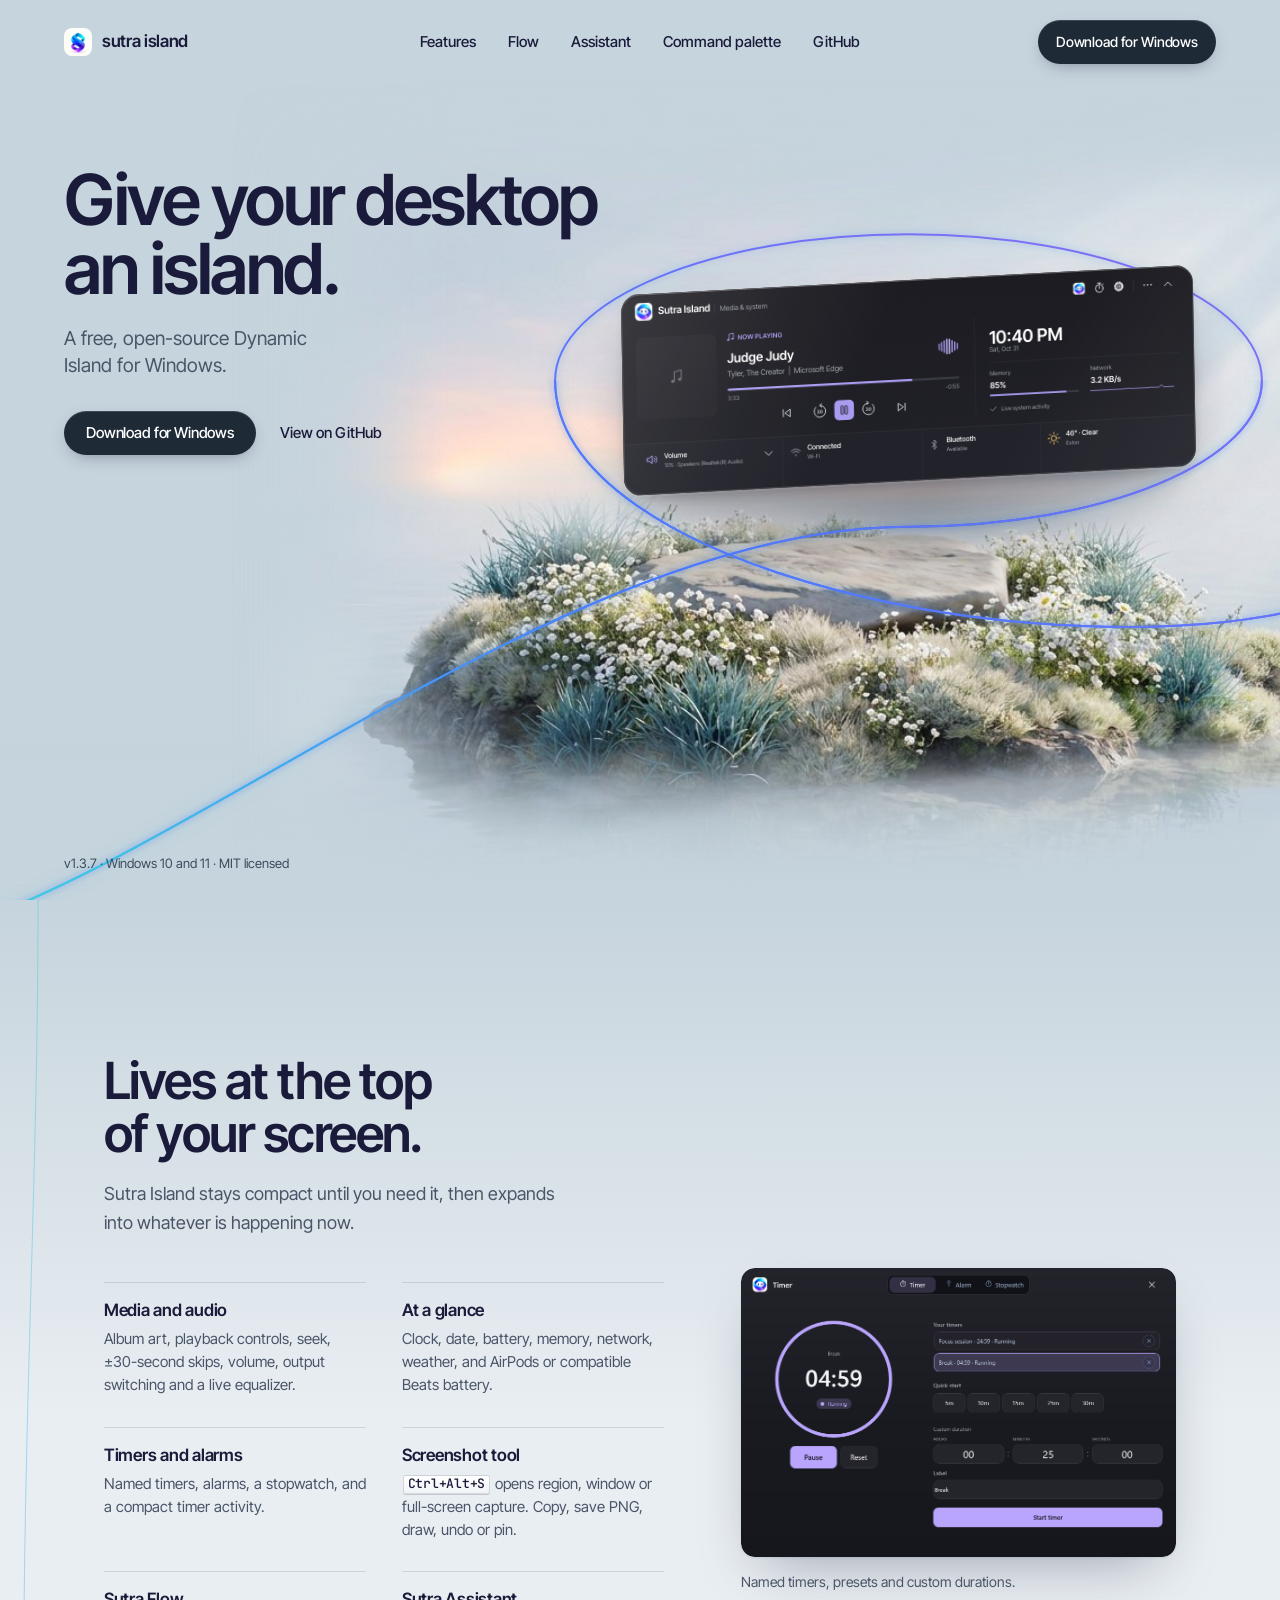
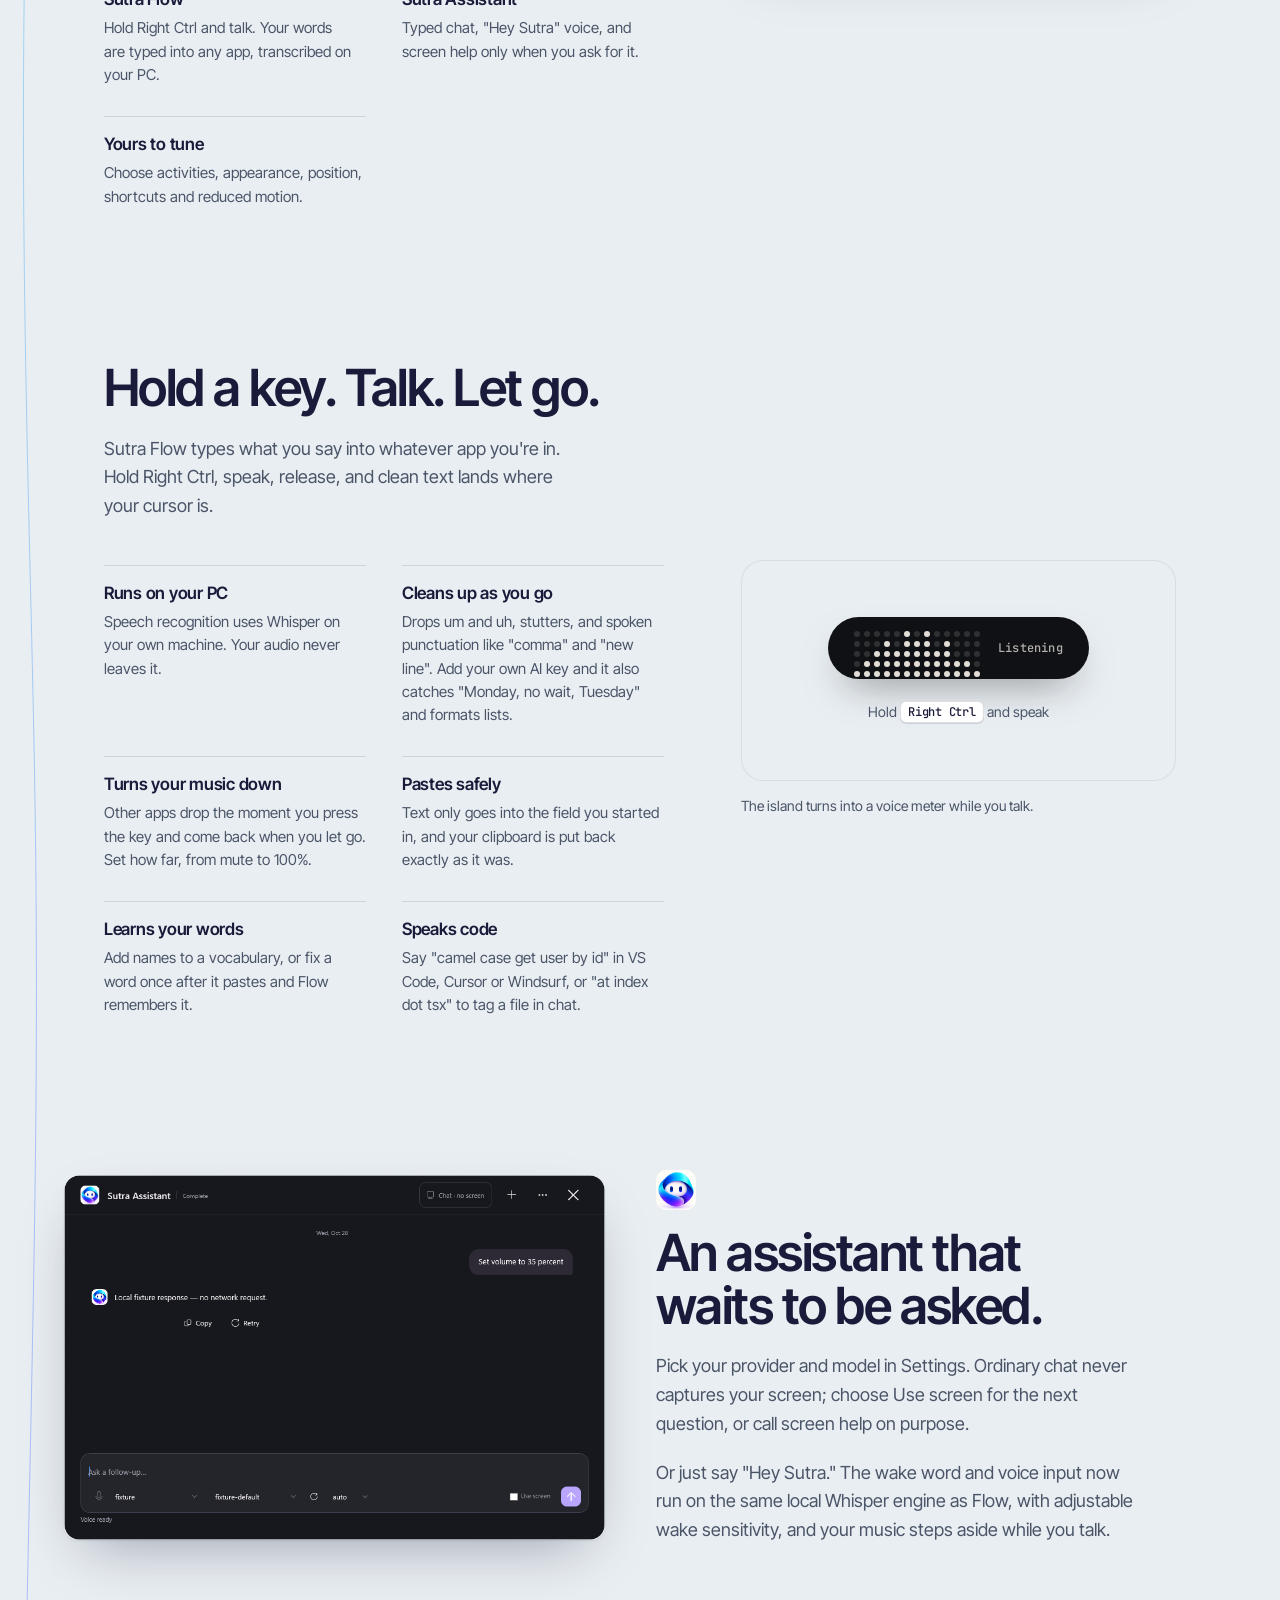
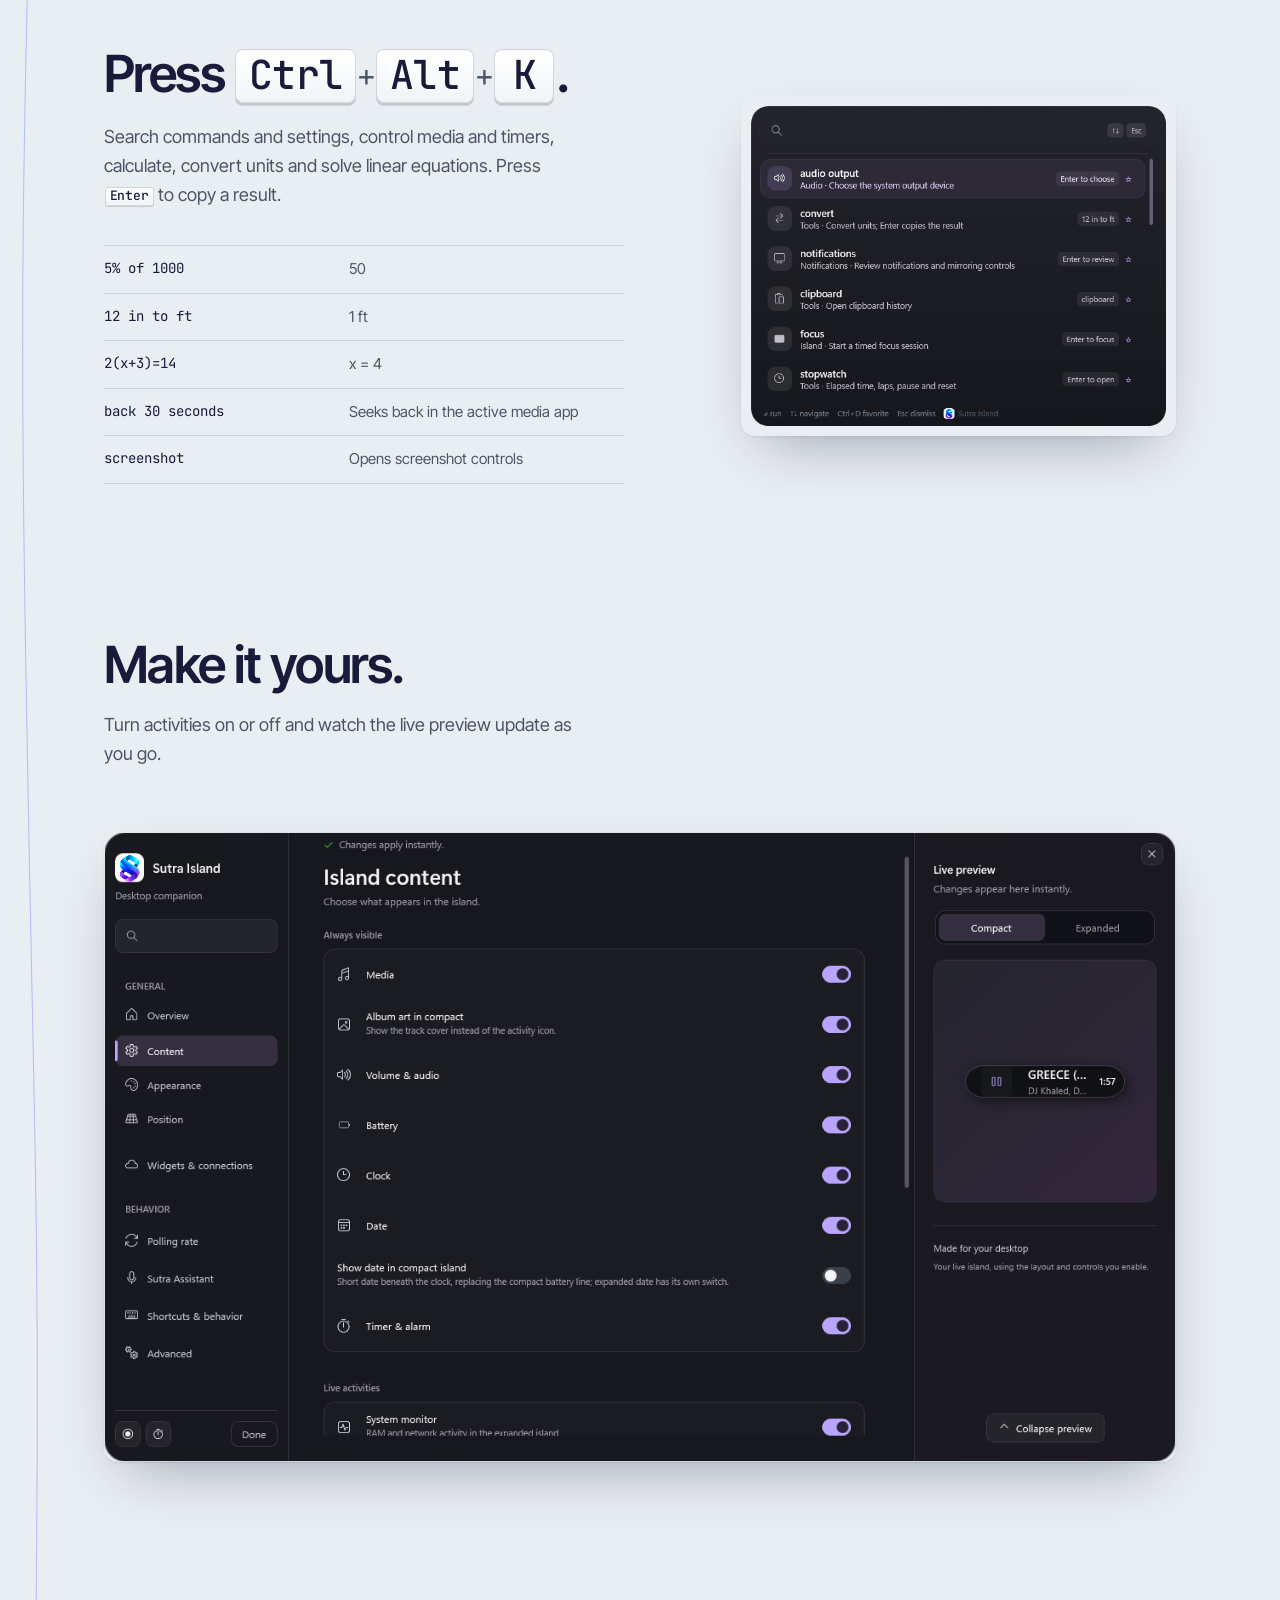
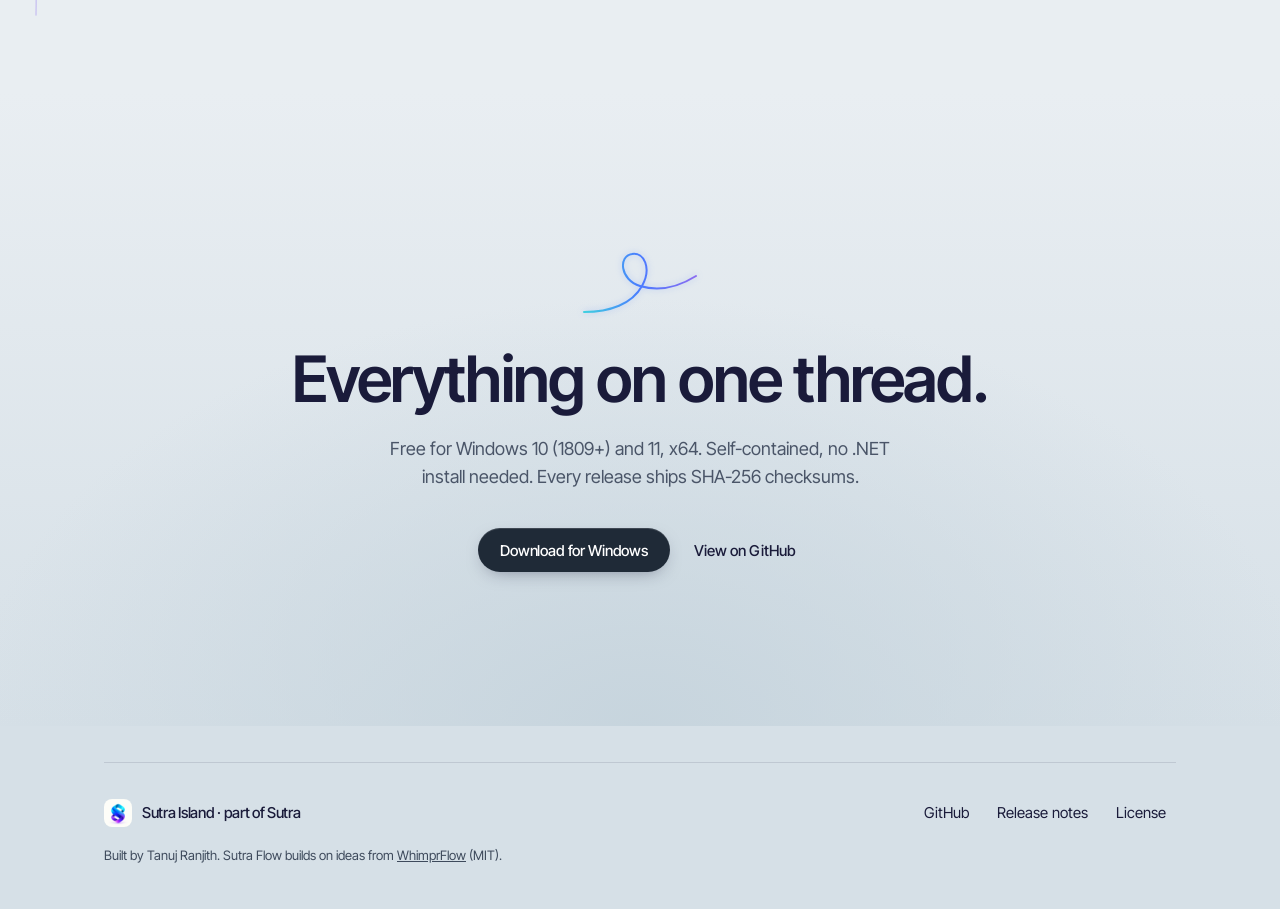
==== commit 31697e2d: "Document v1.3.7 release" ====
--- a/site/index.html
+++ b/site/index.html
@@ -937,7 +937,7 @@
             <path id="thread-path-over" pathLength="1" clip-path="url(#x-front-clip)" d="" />
           </svg>
 
-          <p class="x-hero__meta">v1.3.0 · Windows 10 and 11 · MIT licensed</p>
+          <p class="x-hero__meta">v1.3.7 · Windows 10 and 11 · MIT licensed</p>
         </section>
 
         <div class="x-body">
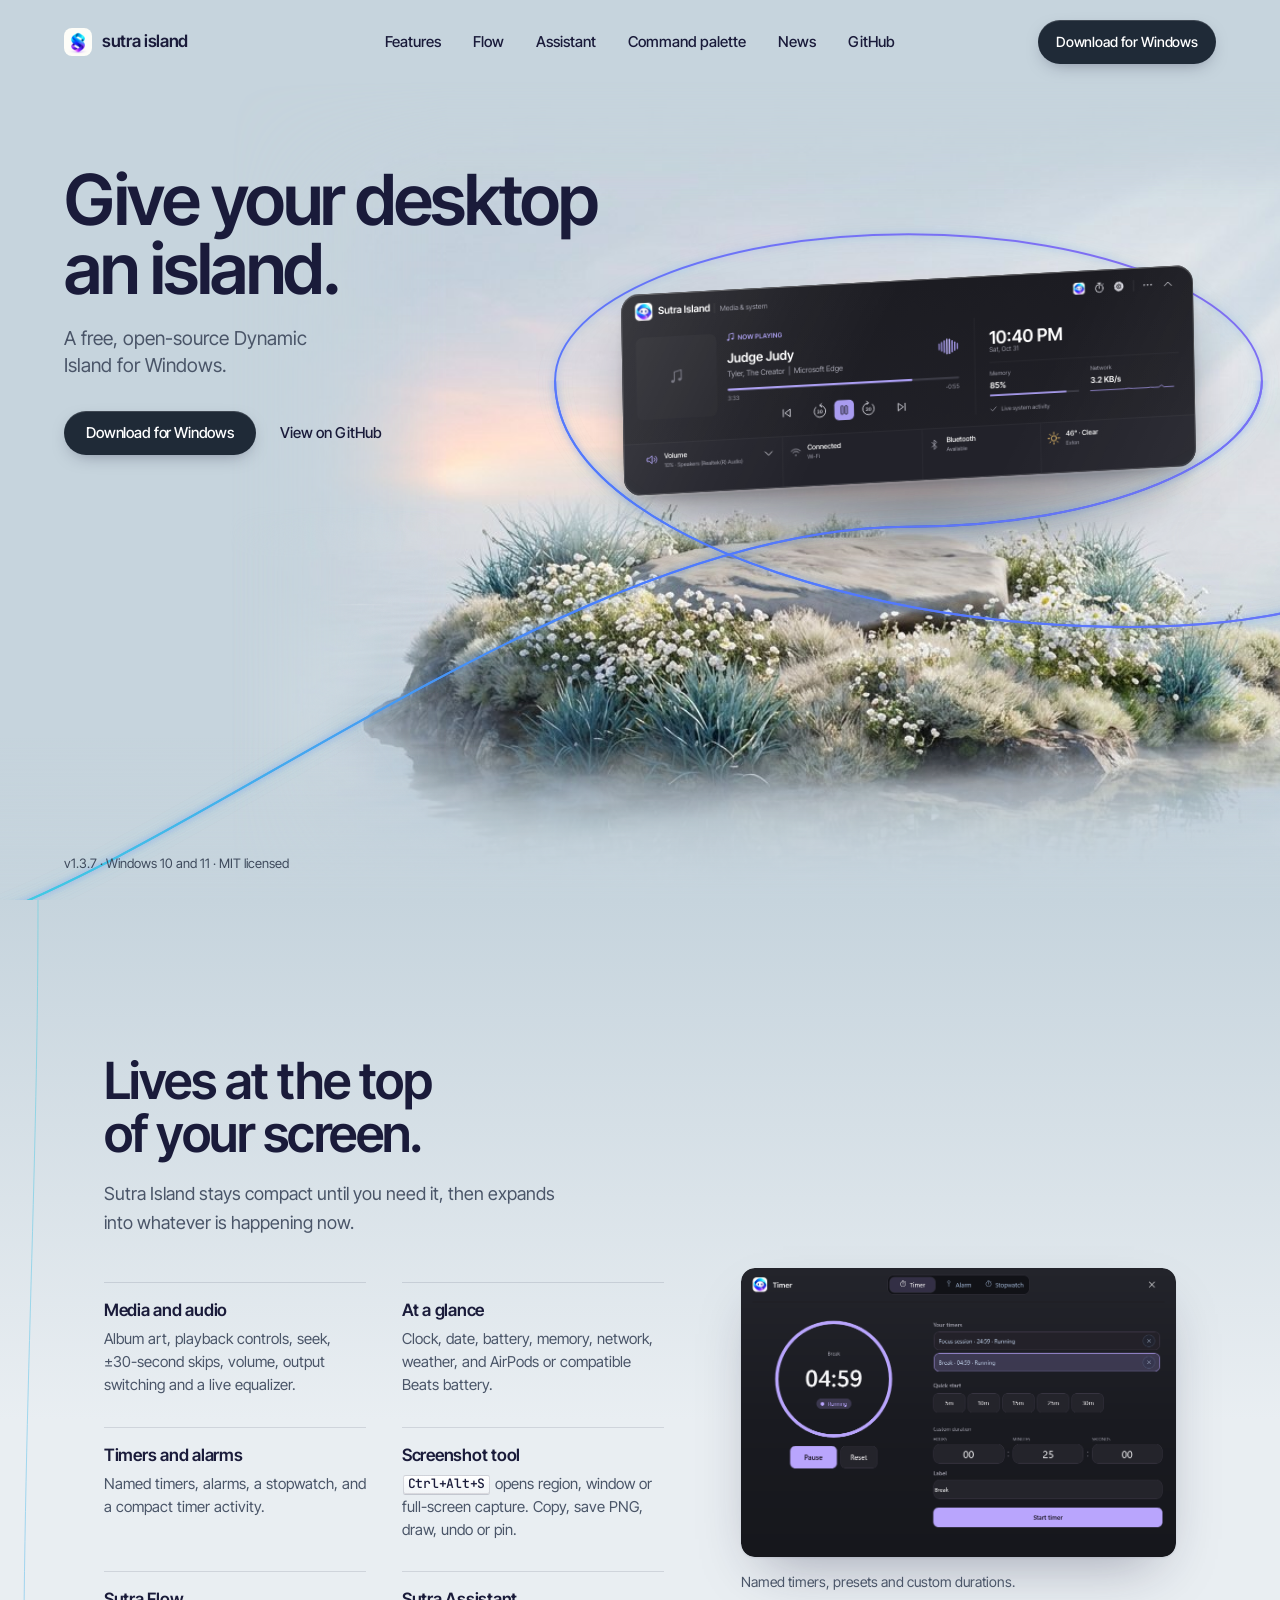
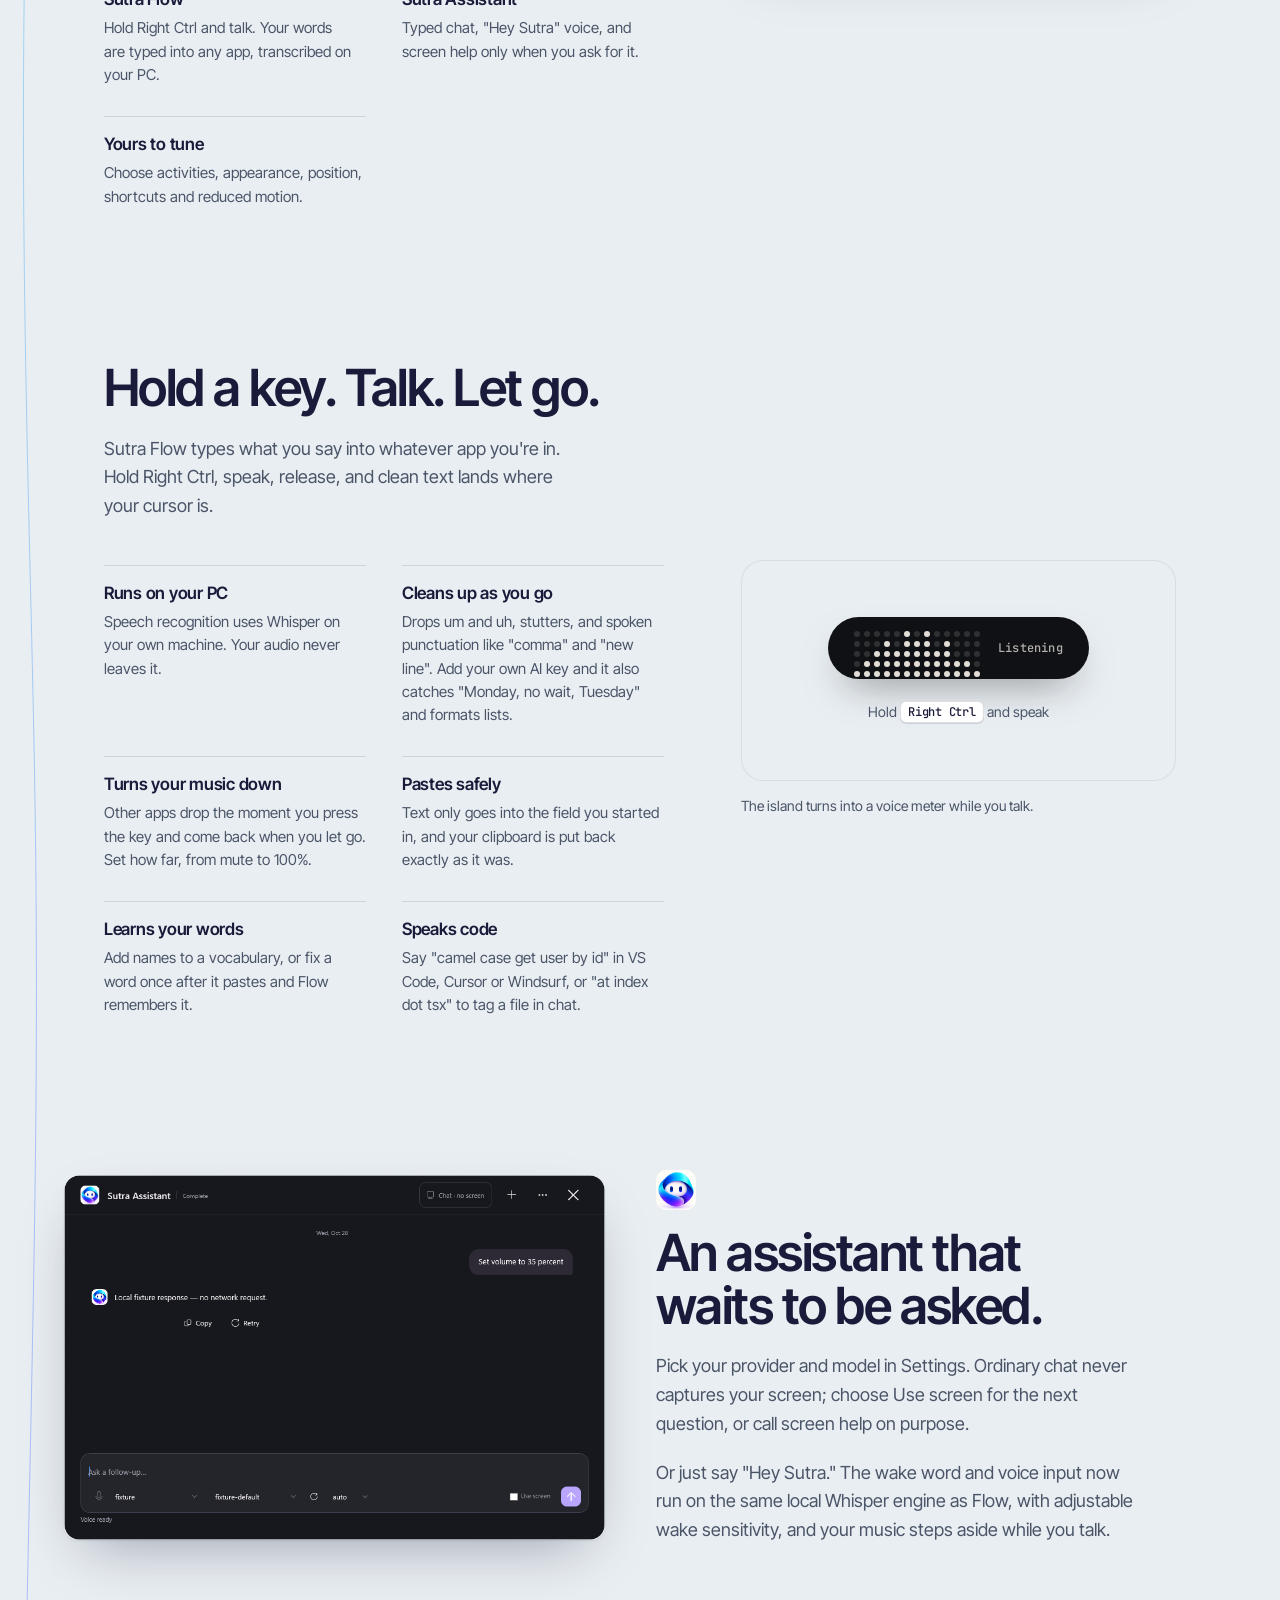
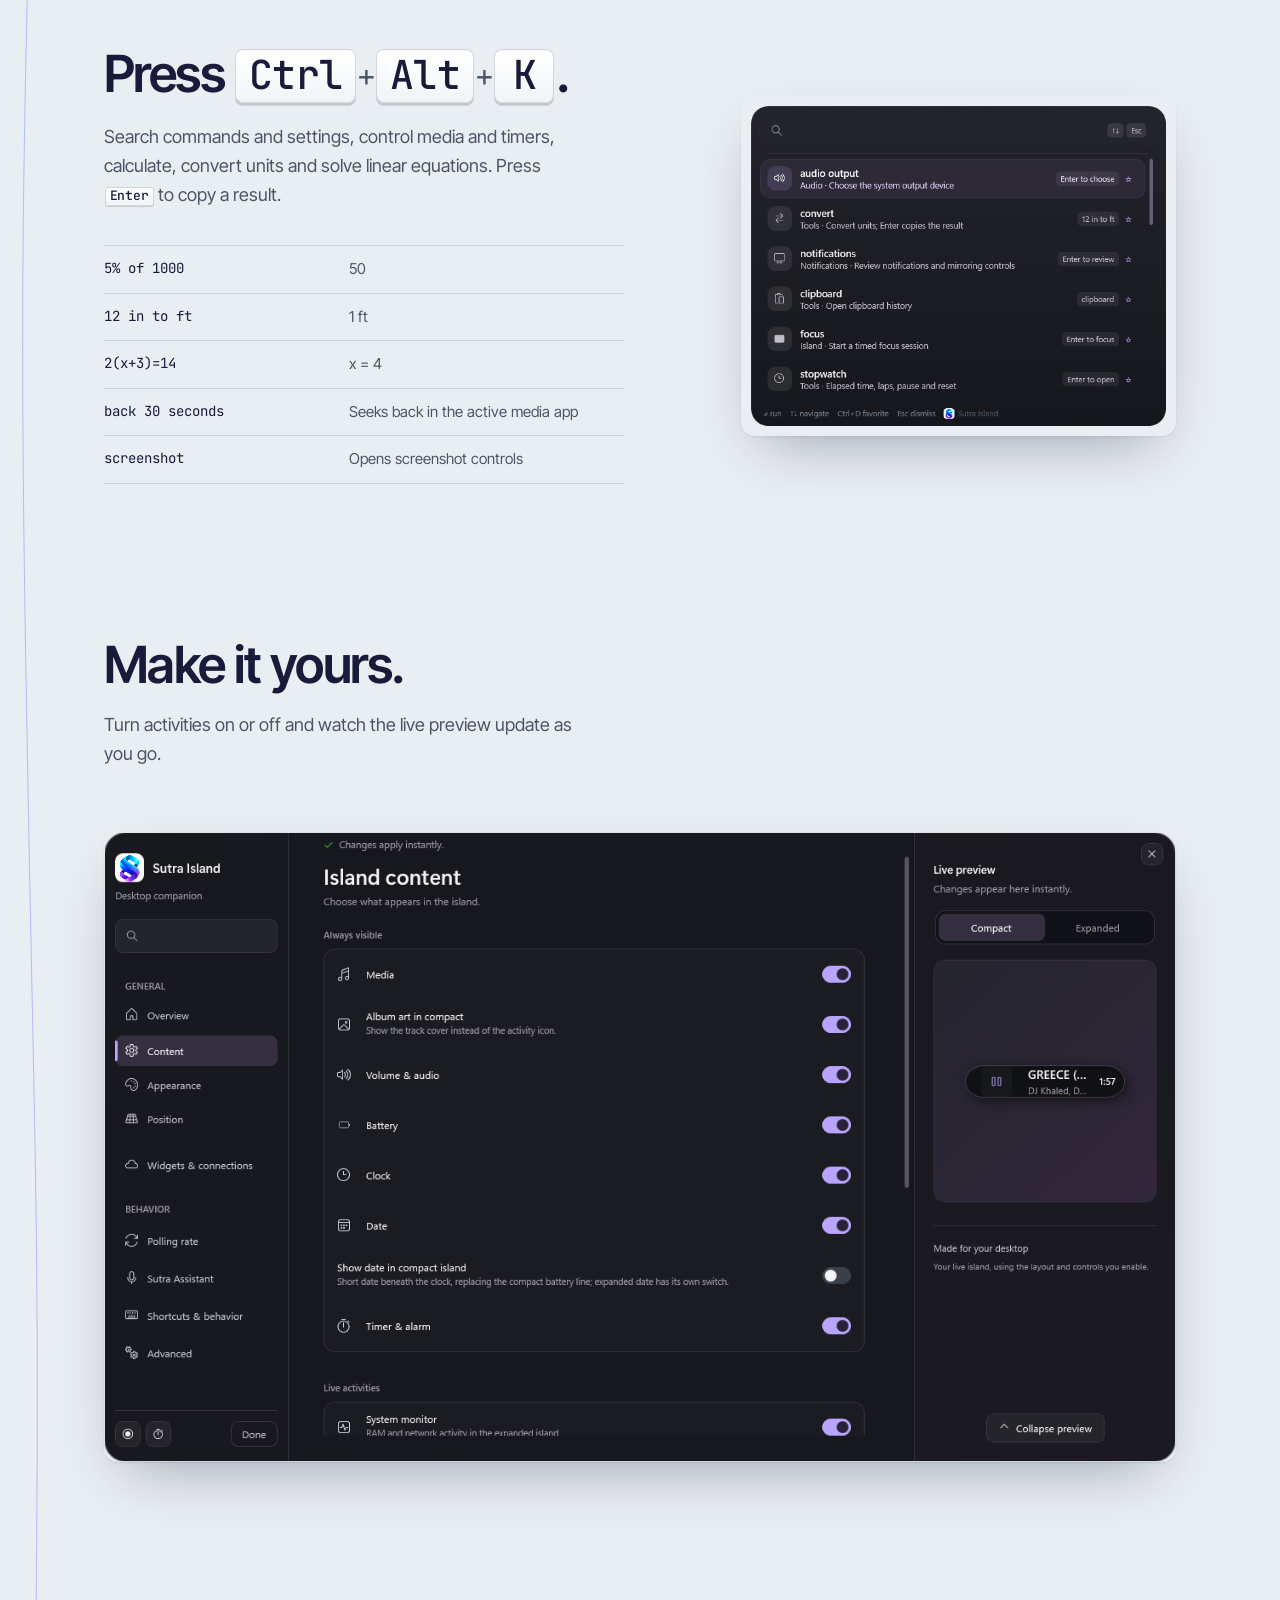
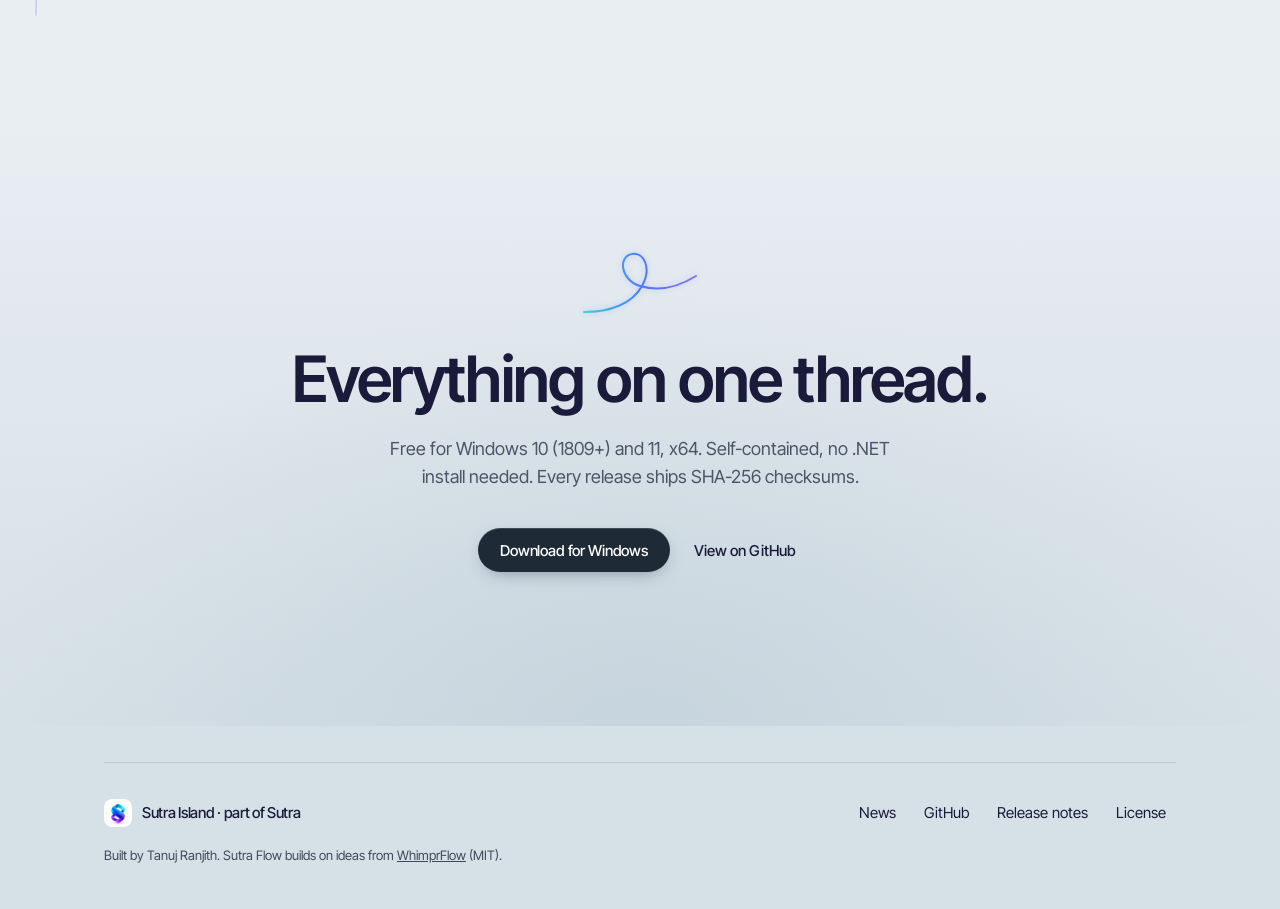
==== commit e544a6f4: "Publish Sutra Island News and launch announcement" ====
--- a/site/index.html
+++ b/site/index.html
@@ -691,6 +691,7 @@
       }
       @media (max-width: 520px) { .x-flow-label { display: none; } }
     </style>
+    <link rel="stylesheet" href="news/news.css" />
   </head>
   <body>
     <div class="x-site" id="top">
@@ -731,9 +732,11 @@
             <li><a href="#flow">Flow</a></li>
             <li><a href="#assistant">Assistant</a></li>
             <li><a href="#palette">Command palette</a></li>
+            <li><a href="./news/">News</a></li>
             <li><a href="https://github.com/tanujranjith/Sutra-Island" target="_blank" rel="noopener">GitHub</a></li>
           </ul>
         </nav>
+        <a class="x-sn-mobile-link" href="./news/">News</a>
         <a class="x-btn x-btn--sm x-nav__cta" href="https://github.com/tanujranjith/Sutra-Island/releases/latest" target="_blank" rel="noopener">Download for Windows</a>
       </header>
 
@@ -1100,6 +1103,7 @@
           <div class="x-foot__row">
             <a class="x-brand" href="#top"><img src="sutra-logo.png" alt="" width="28" height="28" /><span>Sutra Island · part of Sutra</span></a>
             <ul class="x-foot__links">
+              <li><a href="./news/">News</a></li>
               <li><a href="https://github.com/tanujranjith/Sutra-Island" target="_blank" rel="noopener">GitHub</a></li>
               <li><a href="https://github.com/tanujranjith/Sutra-Island/releases" target="_blank" rel="noopener">Release notes</a></li>
               <li><a href="https://github.com/tanujranjith/Sutra-Island/blob/main/LICENSE" target="_blank" rel="noopener">License</a></li>
--- a/site/news/news.css
+++ b/site/news/news.css
@@ -0,0 +1,215 @@
+/* The news reading surfaces extend the landing page's mist, ink, and graphite palette. */
+:root {
+  --sn-paper: #f1f4f6;
+  --sn-ink: #1a1b3a;
+  --sn-body: #333e50;
+  --sn-muted: #4a5568;
+  --sn-link: #354a88;
+  --sn-line: #bfc8d1;
+  --sn-pad: clamp(20px, 5vw, 72px);
+  --sn-sans: "Inter Tight", "Manrope", system-ui, -apple-system, "Segoe UI", sans-serif;
+  --sn-mono: "JetBrains Mono", ui-monospace, Consolas, monospace;
+}
+
+.x-sn-mobile-link { display: none; }
+
+.sn-news-page {
+  min-height: 100vh;
+  display: grid;
+  grid-template-rows: auto 1fr auto;
+}
+.sn-news {
+  max-width: 1200px;
+  margin-inline: auto;
+  padding: clamp(46px, 7.5vw, 100px) var(--sn-pad) clamp(52px, 8vw, 112px);
+}
+.sn-news__heading { padding-bottom: clamp(18px, 4vw, 32px); }
+.sn-news__title {
+  color: var(--sn-ink);
+  margin: 0;
+  font-size: clamp(56px, 8vw, 110px);
+  line-height: .94;
+  letter-spacing: -.07em;
+  font-weight: 500;
+}
+.sn-news__feature {
+  border-block: 1px solid var(--sn-line);
+  padding: clamp(18px, 3vw, 30px) 0;
+}
+.sn-feature {
+  display: grid;
+  grid-template-columns: minmax(0, 1.55fr) minmax(0, 1fr);
+  gap: clamp(22px, 4vw, 58px);
+  align-items: center;
+  text-decoration: none;
+  color: var(--sn-body);
+}
+.sn-feature:hover, .sn-feature:focus-visible { text-decoration: none; }
+.sn-feature__image {
+  display: block;
+  width: 100%;
+  height: auto;
+  background: #15223a;
+  border-radius: 9px;
+}
+.sn-feature__description { min-width: 0; padding-block: 8px; }
+.sn-meta {
+  margin: 0;
+  display: flex;
+  flex-wrap: wrap;
+  align-items: center;
+  gap: 5px 14px;
+  color: var(--sn-muted);
+  font: 500 12px/1.5 var(--sn-mono);
+}
+.sn-meta__category { color: var(--sn-link); }
+.sn-feature__title {
+  margin: 12px 0 14px;
+  color: var(--sn-ink);
+  font-weight: 600;
+  font-size: clamp(31px, 4.3vw, 60px);
+  line-height: 1.04;
+  letter-spacing: -.048em;
+  text-wrap: balance;
+}
+.sn-feature__summary { max-width: 34ch; margin: 0; line-height: 1.55; }
+.sn-feature__read {
+  display: inline-flex;
+  align-items: center;
+  gap: 9px;
+  margin: 24px 0 0;
+  color: var(--sn-link);
+  font-weight: 600;
+  text-decoration: underline;
+  text-decoration-color: transparent;
+  text-underline-offset: 4px;
+  transition: text-decoration-color .2s ease;
+}
+.sn-feature:hover .sn-feature__read,
+.sn-feature:focus-visible .sn-feature__read { text-decoration-color: currentColor; }
+
+.sn-article-page {
+  margin: 0;
+  background: var(--sn-paper);
+  color: var(--sn-body);
+  color-scheme: light;
+  font: 400 17px/1.57 var(--sn-sans);
+}
+.sn-article-page *, .sn-article-page *::before, .sn-article-page *::after { box-sizing: border-box; }
+.sn-article-page a:focus-visible { outline: 2px solid #354a88; outline-offset: 5px; border-radius: 4px; }
+.sn-skip { position: fixed; z-index: 4; top: 12px; left: 16px; padding: 8px 14px; color: #fff; background: var(--sn-ink); transform: translateY(-150%); }
+.sn-skip:focus { transform: translateY(0); }
+.sn-article__bar { border-bottom: 1px solid var(--sn-line); }
+.sn-article__nav {
+  max-width: 1200px;
+  min-height: 74px;
+  padding: 10px var(--sn-pad);
+  margin-inline: auto;
+  display: flex;
+  align-items: center;
+  justify-content: space-between;
+  gap: 12px;
+}
+.sn-article__brand {
+  min-height: 44px;
+  display: inline-flex;
+  align-items: center;
+  gap: 10px;
+  font-weight: 600;
+  color: var(--sn-ink);
+  text-decoration: none;
+  white-space: nowrap;
+}
+.sn-article__brand img { border-radius: 8px; display: block; }
+.sn-article__back {
+  display: inline-flex;
+  align-items: center;
+  min-height: 44px;
+  gap: 8px;
+  color: var(--sn-link);
+  font-weight: 600;
+  text-decoration: none;
+}
+.sn-article__back:hover { text-decoration: underline; text-underline-offset: 4px; }
+.sn-article__head {
+  max-width: 870px;
+  padding: clamp(46px, 8vw, 100px) var(--sn-pad) clamp(24px, 4vw, 44px);
+  margin-inline: auto;
+}
+.sn-article__head h1 {
+  margin: 13px 0 19px;
+  color: var(--sn-ink);
+  font-size: clamp(42px, 7vw, 85px);
+  font-weight: 500;
+  line-height: .99;
+  letter-spacing: -.064em;
+  text-wrap: balance;
+}
+.sn-article__standfirst {
+  max-width: 37ch;
+  margin: 0;
+  color: var(--sn-muted);
+  font-size: clamp(19px, 2.7vw, 25px);
+  line-height: 1.4;
+  text-wrap: pretty;
+}
+.sn-article__figure {
+  width: min(1040px, calc(100% - var(--sn-pad) * 2));
+  margin: 0 auto;
+}
+.sn-article__figure img, .sn-article__flow img {
+  display: block;
+  width: 100%;
+  height: auto;
+  border-radius: 9px;
+  background: #15223a;
+}
+.sn-article__body {
+  width: min(720px, calc(100% - var(--sn-pad) * 2));
+  margin: clamp(34px, 6vw, 64px) auto clamp(62px, 9vw, 104px);
+  font: 400 clamp(18px, 2.3vw, 20px)/1.62 Georgia, Cambria, "Times New Roman", serif;
+}
+.sn-article__body h2 {
+  margin: clamp(34px, 6vw, 58px) 0 14px;
+  color: var(--sn-ink);
+  font: 600 clamp(30px, 4.5vw, 44px)/1.06 var(--sn-sans);
+  letter-spacing: -.035em;
+  text-wrap: balance;
+}
+.sn-article__body p { margin: 0 0 1.16em; }
+.sn-article__body a { color: var(--sn-link); text-underline-offset: .17em; }
+.sn-article__flow { margin: 28px 0; }
+.sn-article__footer { padding: 22px var(--sn-pad); border-top: 1px solid var(--sn-line); }
+.sn-article__footer-inner { max-width: 1056px; margin: auto; display: flex; flex-wrap: wrap; justify-content: space-between; gap: 6px 24px; align-items: center; }
+.sn-article__footer-note { margin: 0; font-size: 14px; color: var(--sn-muted); }
+
+@media (min-width: 821px) and (max-width: 1024px) {
+  .x-nav .x-nav__links a { padding-inline: 7px; }
+}
+@media (max-width: 820px) {
+  .x-nav { grid-template-columns: minmax(0, 1fr) auto auto; }
+  .x-sn-mobile-link {
+    display: inline-flex;
+    min-width: 44px;
+    min-height: 44px;
+    align-items: center;
+    justify-content: center;
+    color: var(--sn-ink);
+    font: 600 14px/1 var(--sn-sans);
+    text-decoration: none;
+  }
+  .x-sn-mobile-link:hover { text-decoration: underline; text-underline-offset: 4px; }
+  .sn-feature { grid-template-columns: 1fr; gap: 17px; }
+  .sn-feature__title { text-wrap: pretty; }
+  .sn-feature__description { padding: 0 0 5px; }
+  .sn-feature__read { margin-top: 17px; }
+}
+@media (max-width: 355px) {
+  .x-nav .x-brand { gap: 5px; }
+  .x-nav .x-brand img { width: 24px; height: 24px; }
+  .x-nav .x-brand span { font-size: 13px; white-space: nowrap; }
+  .x-nav .x-nav__cta { padding-inline: 11px; font-size: 12px; }
+}
+@media (prefers-reduced-motion: reduce) {
+  .sn-feature__read { transition: none; }
+}
